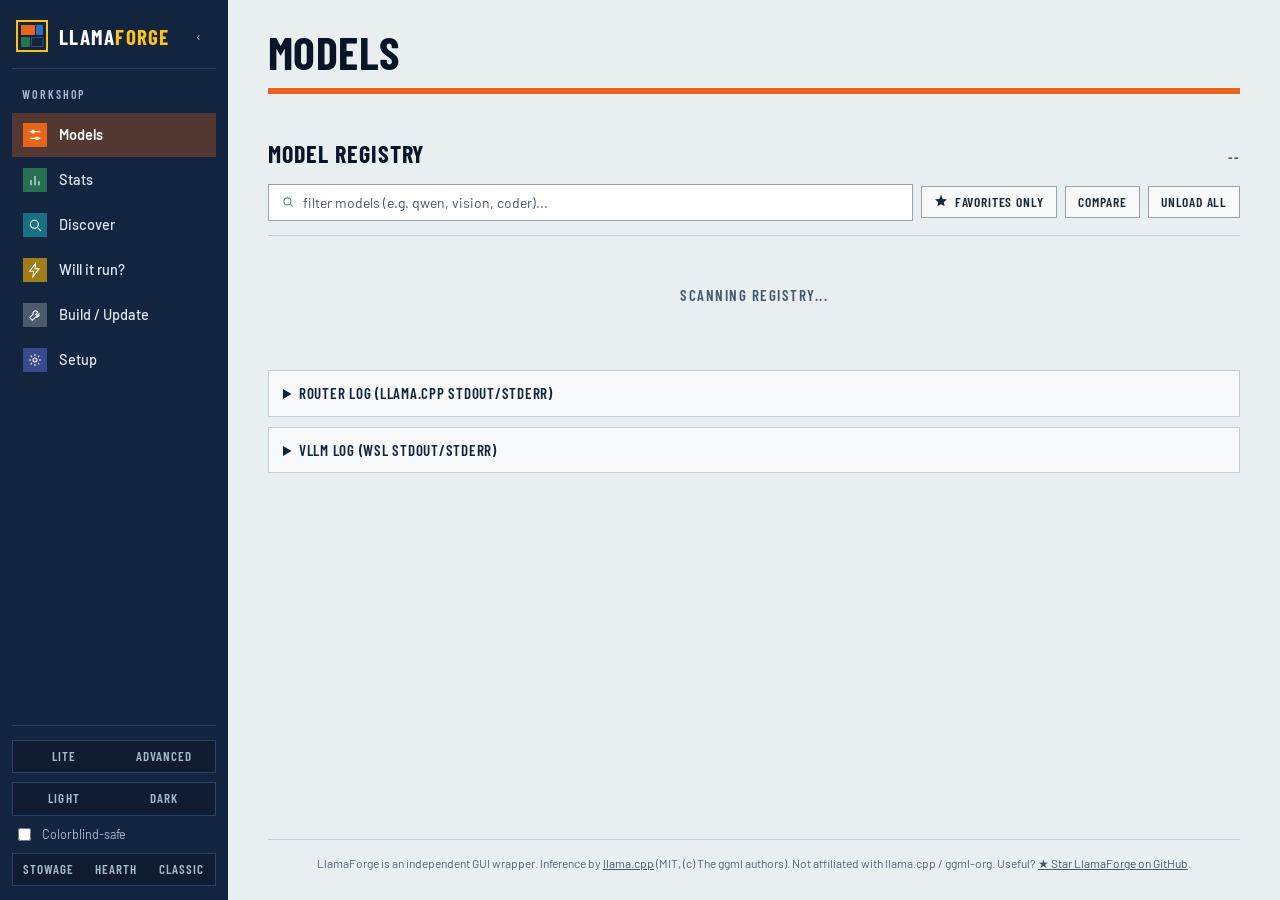
==== web/index.html @ 8185a29b "local: remove the Help tab (the docs stay as the published-site corpus) The Help tab was the docs co" ====
<!DOCTYPE html>
<html lang="en">
<head>
<script>
(function(){
  try{
    var t=localStorage.getItem("theme");
    if(!t) t=window.matchMedia&&window.matchMedia("(prefers-color-scheme: light)").matches?"light":"dark";
    document.documentElement.dataset.theme=t;
    if(localStorage.getItem("cvd")==="1") document.documentElement.dataset.cvd="safe";
    var k=localStorage.getItem("skin"); if(k!=="hearth"&&k!=="classic") k="stowage";
    document.documentElement.dataset.skin=k;
    /* Stowage and Hearth lead with the labelled sidebar; Classic keeps its icon rail */
    document.documentElement.dataset.nav = localStorage.getItem("nav")||(k==="classic"?"rail":"expanded");
  }catch(e){}
})();
</script>
<meta charset="utf-8">
<meta name="viewport" content="width=device-width, initial-scale=1">
<title>LlamaForge</title>
<link rel="icon" href='data:image/svg+xml,<svg xmlns="http://www.w3.org/2000/svg" viewBox="0 0 32 32"><rect width="32" height="32" fill="%2313243f"/><rect x="2.5" y="2.5" width="27" height="27" fill="none" stroke="%23ffc21a" stroke-width="2"/><rect x="6" y="6" width="12" height="9" fill="%23e8661c"/><rect x="19.5" y="6" width="6.5" height="9" fill="%232c6fb7"/><rect x="6" y="17" width="8" height="9" fill="%2326754f"/><rect x="15.75" y="17.75" width="9.5" height="7.5" fill="none" stroke="%23a6bad0" stroke-width="1.5" stroke-dasharray="2 1.5"/></svg>'>
<link rel="stylesheet" href="/web/css/fonts.css">
<style>
:root{
  --bg:#080a0b;--panel:#0f1315;--panel2:#141a1d;--hair:#1e262a;
  --ink:#c8d2d4;--dim:#708084;--amber:#ffb000;--amber-dim:#7a5600;
  --cyan:#3fd7e6;--green:#39d98a;--red:#ff5c57;--grid:#0d1214;
  --mono:'JetBrains Mono',ui-monospace,monospace;--disp:'Chakra Petch',var(--mono);
  --ink-strong:#fff;--ink-hi:#e6eeef;--on-accent:#000;--on-amber:#120b00;
  --inset:#0a0d0e;--seg-bg:#12181a;--code-bg:#060809;--code-ink:#9fb0b2;
  --hair-hi:#2b3539;--hair-dim:#131a1c;--led-off:#33403f;--faint:#495456;
  --cyan-border:#1c3b40;--green-border:#1c402c;
  --overlay:rgba(0,0,0,.6);--shadow:rgba(0,0,0,.6);
  --red-tint:rgba(255,92,87,.06);--amber-tint:rgba(255,176,0,.06);
  --faint-2:#465052;--overlay-72:rgba(0,0,0,.72);--shadow-70:rgba(0,0,0,.7);
  --amber-text:#ffb000;--cyan-text:#3fd7e6;--amber-status:#ffb000;
  /* shape + depth: one scale for every surface */
  --r-xs:4px;--r-sm:6px;--r:8px;--r-lg:12px;--r-pill:999px;
  --raise:#12181b;--lift:0 1px 0 rgba(255,255,255,.03) inset,0 8px 24px -14px rgba(0,0,0,.8);
  --ring:0 0 0 3px rgba(255,176,0,.18);
  --topbar-bg:rgba(8,10,11,.78);
  --wash:radial-gradient(1100px 420px at 50% -120px,rgba(255,176,0,.07),transparent 70%);
}
:root[data-theme="light"]{
  --bg:#f4f2ec;--panel:#faf8f3;--panel2:#ffffff;--hair:#d9d3c7;
  --ink:#20262a;--ink-strong:#0c1013;--ink-hi:#141a1e;--dim:#5c666a;
  --grid:#e7e2d7;--inset:#efece4;--seg-bg:#e2ddd1;
  --code-bg:#f0ede5;--code-ink:#3a4448;--hair-hi:#c3bbaa;--hair-dim:#e0dacd;
  --led-off:#c3bbaa;--faint:#8a938f;--amber-dim:#c98f14;
  --cyan-border:#9ccdd6;--green-border:#a7d3ba;
  --overlay:rgba(30,26,20,.35);--shadow:rgba(60,50,30,.18);
  --red-tint:rgba(213,64,58,.10);--amber-tint:rgba(200,140,0,.12);
  --faint-2:#8a938f;--overlay-72:rgba(30,26,20,.45);--shadow-70:rgba(60,50,30,.18);
  --green:#0e7a4d;--red:#b6332c;
  --amber-text:#946600;--cyan-text:#40758f;--amber-status:#946600;
  --raise:#ffffff;--lift:0 1px 2px rgba(60,50,30,.06),0 8px 22px -16px rgba(60,50,30,.35);
  --ring:0 0 0 3px rgba(200,140,0,.22);
  --topbar-bg:rgba(244,242,236,.82);
  --wash:radial-gradient(1100px 420px at 50% -120px,rgba(200,140,0,.10),transparent 70%);
}
:root[data-theme="light"] .seg.on{box-shadow:none}
:root[data-cvd="safe"]{
  --green:#009E73;--green-border:#1f5c48;
  --red:#D55E00;--red-tint:rgba(213,94,0,.12);
  --amber:#E69F00;--amber-tint:rgba(230,159,0,.12);  /* accent + status amber (single global token) */
  --amber-dim:#8a5f00;--amber-status:#E69F00;
  --cyan:#56B4E9;--cyan-border:#2a5c73;
}
/* non-color cues: status must not depend on hue alone */
:root[data-cvd="safe"] .msg.ok::before{content:"\2713 ";}     /* ✓ */
:root[data-cvd="safe"] .msg.err::before{content:"\2717 ";}    /* ✗ */
:root[data-cvd="safe"] .msg.work::before{content:"\2026 ";}   /* … */
:root[data-cvd="safe"] #toast.ok::before{content:"\2713 ";}
:root[data-cvd="safe"] #toast.err::before{content:"\2717 ";}
:root[data-cvd="safe"] .seg.hot::after{content:"!";font-size:9px;color:var(--on-accent);display:block;text-align:center;line-height:16px}
*{box-sizing:border-box}
html,body{margin:0;background:var(--bg);color:var(--ink);font-family:var(--mono);font-size:14px}
/* The old full-page 44px grid + CRT scanlines sat behind every table and log
   and cost legibility. The grid now lives only in a faint band at the top of
   the content column (#content::before), under an amber wash. */
body{min-height:100vh;-webkit-font-smoothing:antialiased;line-height:1.5}
::selection{background:var(--amber);color:var(--on-amber)}
a{color:var(--cyan-text)}
*{scrollbar-width:thin;scrollbar-color:var(--hair-hi) transparent}
.wrap{max-width:1180px;margin:0 auto;padding:22px 20px 90px}
.logo{width:34px;height:34px;border:1px solid var(--amber);border-radius:var(--r-xs);position:relative;flex:none;
  background:linear-gradient(180deg,var(--amber-tint),transparent);box-shadow:0 0 14px -4px var(--amber-dim)}
.logo::before{content:"";position:absolute;left:6px;right:6px;top:50%;height:2px;transform:translateY(-1px);background:var(--amber);box-shadow:0 -8px 0 var(--amber),0 8px 0 var(--amber)}
.sub{color:var(--dim);font-size:11px;letter-spacing:.26em;text-transform:uppercase;margin-top:3px}
:root{--nav-w:200px}
body.app{display:grid;grid-template-columns:var(--nav-w) 1fr;min-height:100vh;margin:0;transition:grid-template-columns .14s ease}
:root[data-nav="rail"]{--nav-w:52px}
:root[data-nav="rail"] #sidebar{padding:14px 6px;align-items:center}
:root[data-nav="rail"] .brand-word{display:none}
:root[data-nav="rail"] .navitem .label{display:none}
:root[data-nav="rail"] .navitem{justify-content:center;padding:9px 0;gap:0}
:root[data-nav="rail"] .side-settings .mode-toggle,
:root[data-nav="rail"] .side-settings .cvd-toggle{display:none}
:root[data-nav="rail"] .settings-rail{display:flex}
:root[data-nav="rail"] .nav-toggle{margin-left:0}
/* the 52px rail can't fit logo + toggle side by side: stack them (#18) */
:root[data-nav="rail"] .side-head{flex-direction:column;gap:8px;padding:4px 0 10px;align-self:stretch}
/* expanded hides the rail settings icons */
:root:not([data-nav="rail"]) .settings-rail{display:none}
#sidebar,.navitem,.brand-word{transition:none}
#sidebar{position:sticky;top:0;align-self:start;height:100vh;display:flex;flex-direction:column;
  border-right:1px solid var(--hair);background:var(--panel);padding:14px 10px;gap:4px;overflow:hidden}
.side-head{display:flex;align-items:center;gap:10px;padding:4px 6px 14px;border-bottom:1px solid var(--hair);margin-bottom:10px}
.brand-word{font-family:var(--disp);font-weight:700;letter-spacing:.12em;color:var(--ink-strong);white-space:nowrap;text-transform:uppercase}
.brand-word span{color:var(--amber)}
.brand-word{line-height:1.15}
  display:inline-flex;align-items:center;gap:10px}
.brand-word .brand-ver{display:block;margin-top:1px;font-family:var(--mono,monospace);font-weight:400;letter-spacing:.04em;font-size:10px;color:var(--dim);text-transform:none}
/* Hearth-only chrome (hearth.css shows these); Classic renders as before */
.nav-cap,#page-lede{display:none}
.page-head{display:contents}
.nav-toggle{margin-left:auto;background:transparent;border:1px solid var(--hair);color:var(--dim);
  cursor:pointer;width:22px;height:22px;padding:0;flex:none;border-radius:4px;font:inherit;line-height:1;
  display:inline-flex;align-items:center;justify-content:center}
.nav-toggle:hover{color:var(--amber);border-color:var(--amber)}
.nav-hint{position:absolute;left:56px;top:14px;z-index:50;background:var(--panel2);color:var(--ink);
  border:1px solid var(--amber);border-radius:6px;padding:6px 10px;font-size:11px;white-space:nowrap;
  box-shadow:0 4px 14px var(--shadow)}
.nav-hint[hidden]{display:none}
:root[data-nav="rail"] #sidebar{overflow:visible}
.side-nav{display:flex;flex-direction:column;gap:2px}
/* Active = amber marker + tint, not a solid amber slab: the nav was the
   loudest thing on every screen, louder than the model you're running. */
.navitem{position:relative;display:flex;align-items:center;gap:12px;padding:9px 10px;border-radius:var(--r-sm);cursor:pointer;
  color:var(--dim);font-family:var(--disp);font-weight:600;letter-spacing:.10em;text-transform:uppercase;font-size:12px;
  border:1px solid transparent;white-space:nowrap;transition:color .12s,background .12s}
.navitem:hover{color:var(--ink-hi);background:var(--panel2)}
.navitem.active{background:var(--amber-tint);color:var(--amber-text);border-color:color-mix(in srgb,var(--amber) 28%,transparent)}
.navitem.active::before{content:"";position:absolute;left:-11px;top:8px;bottom:8px;width:3px;border-radius:0 3px 3px 0;background:var(--amber);box-shadow:0 0 10px var(--amber-dim)}
:root[data-nav="rail"] .navitem.active::before{left:-7px}
.navitem:focus-visible{outline:2px solid var(--cyan);outline-offset:1px}
.navitem .ico{flex:none;width:18px;height:18px;display:inline-flex;align-items:center;justify-content:center}
.side-spacer{flex:1}
.side-settings{display:flex;flex-direction:column;gap:8px;padding-top:12px;border-top:1px solid var(--hair)}
.side-settings .mode-toggle{margin-left:0}
/* Column layout so the credit line can be pushed to the bottom instead of
   floating under the last card on short tabs (Will-it-run was the worst case). */
#content{min-width:0;padding:0 32px 26px;display:flex;flex-direction:column;min-height:100vh;position:relative;isolation:isolate}
/* the only grid left: a faint band at the top, fading out under the wash */
#content::before{content:"";position:absolute;inset:0 0 auto 0;height:340px;z-index:-1;pointer-events:none;
  background:var(--wash),linear-gradient(var(--grid) 1px,transparent 1px) 0 0/44px 44px,linear-gradient(90deg,var(--grid) 1px,transparent 1px) 0 0/44px 44px;
  -webkit-mask-image:linear-gradient(#000 30%,transparent);mask-image:linear-gradient(#000 30%,transparent)}
#content .views{flex:1 0 auto;width:100%;max-width:1360px;margin:0 auto}
#content .credit{margin-top:auto;padding-top:22px}
.topbar{display:flex;align-items:center;gap:14px;
  padding:16px 0 14px;border-bottom:1px solid var(--hair);margin-bottom:20px;position:sticky;top:0;z-index:5;
  background:var(--topbar-bg);-webkit-backdrop-filter:blur(10px) saturate(1.2);backdrop-filter:blur(10px) saturate(1.2)}
.topbar #clock{margin-left:auto;font-variant-numeric:tabular-nums;text-align:center;min-width:14ch}
#page-title{font-family:var(--disp);font-weight:700;letter-spacing:.14em;text-transform:uppercase;color:var(--ink-strong);font-size:18px;
  display:inline-flex;align-items:center;gap:10px}
#page-title::before{content:"";width:8px;height:8px;background:var(--amber);border-radius:2px;transform:rotate(45deg);box-shadow:0 0 10px var(--amber-dim)}
.view{display:none}.view.active{display:block}
.gpus{display:grid;grid-template-columns:repeat(auto-fit,minmax(320px,1fr));gap:14px;margin-bottom:24px}
@media(max-width:720px){.gpus{grid-template-columns:1fr}}
.gpu{background:linear-gradient(180deg,var(--panel2),var(--panel) 60%);border:1px solid var(--hair);border-radius:var(--r);padding:14px 16px;box-shadow:var(--lift)}
.gpu .top{display:flex;justify-content:space-between;align-items:baseline;margin-bottom:12px}
.gpu .name{font-family:var(--disp);font-weight:600;color:var(--ink-strong);font-size:14px;letter-spacing:.02em}
.gpu .idx{color:var(--amber-text);font-size:10px;letter-spacing:.2em;border:1px solid var(--amber-dim);border-radius:var(--r-pill);padding:1px 8px}
.meter{height:20px;background:var(--inset);border:1px solid var(--hair);border-radius:var(--r-xs);display:flex;gap:2px;padding:3px}
.seg{flex:1;background:var(--seg-bg);border-radius:1px}.seg.on{background:var(--amber);box-shadow:0 0 6px var(--amber-dim)}.seg.hot{background:var(--red)}
/* Four non-wrapping cells whose combined min-content width exceeded a phone
   viewport, which forced horizontal overflow on the whole page - that is what
   was clipping the row buttons, not the rows themselves. */
.gpu .stats{display:flex;flex-wrap:wrap;gap:4px 14px;justify-content:space-between;margin-top:9px;color:var(--dim);font-size:11px}
.gpu .stats b{color:var(--cyan-text);font-weight:500}
.token-scale{display:flex;align-items:baseline;gap:9px;min-width:0;margin-bottom:10px;padding:9px 12px;border-radius:var(--r);
  border:1px solid var(--amber-dim);background:linear-gradient(90deg,var(--amber-tint),transparent 70%);
  font-family:var(--disp);letter-spacing:.04em;white-space:nowrap;position:relative;z-index:2}
.token-scale-label{color:var(--amber-text);font-size:10px;letter-spacing:.16em;flex:none}
.token-scale-total{color:var(--cyan-text);font-size:11px;font-weight:600;flex:none}
.token-scale-mark{color:var(--amber-text);flex:none}
.token-scale-fact{min-width:0;color:var(--ink-strong);font-weight:600;overflow:hidden;text-overflow:ellipsis}
.token-scale-details{margin-left:auto;flex:none;color:var(--dim);font:11px var(--mono);letter-spacing:.14em}
.token-scale-details summary{list-style:none;cursor:pointer;border-bottom:1px dotted var(--dim)}
.token-scale-details summary::-webkit-details-marker{display:none}
.token-scale-details summary:focus-visible{outline:1px solid var(--cyan);outline-offset:3px;color:var(--cyan-text)}
.token-scale-note{position:absolute;right:0;top:calc(100% + 5px);width:min(540px,calc(100vw - 76px));padding:10px 12px;
  border:1px solid var(--amber-dim);border-radius:var(--r);background:var(--panel2);box-shadow:0 8px 24px var(--shadow);white-space:normal;line-height:1.5;letter-spacing:0}
.token-scale-note b,.token-scale-note span{display:block}.token-scale-note b{color:var(--ink-strong);font-weight:500}.token-scale-note span{color:var(--dim);margin-top:4px}
.stats-vram{display:grid;grid-template-columns:repeat(auto-fit,minmax(210px,1fr));gap:8px;margin-bottom:14px}
.stats-vram-card,.stats-vram-empty{background:var(--panel);border:1px solid var(--hair);border-radius:var(--r);padding:8px 10px}
.stats-vram-head{display:flex;justify-content:space-between;gap:12px;margin-bottom:6px;color:var(--ink-hi);font-size:10px}
.stats-vram-head span:first-child{overflow:hidden;text-overflow:ellipsis;white-space:nowrap}
.stats-vram-head span:last-child{color:var(--amber-text);letter-spacing:.12em;flex:none}
.stats-vram .meter{height:13px;padding:2px;gap:1px}
.stats-vram .stats{display:flex;justify-content:space-between;gap:12px;margin-top:5px;color:var(--dim);font-size:9px}
.stats-vram .stats b{color:var(--cyan-text);font-weight:500}
.stats-vram-empty{grid-column:1/-1;color:var(--dim);font-size:9px;letter-spacing:.12em}
@media(max-width:620px){.token-scale-label{display:none}.token-scale{gap:7px}.stats-vram{grid-template-columns:1fr}}
.tbl-head{display:flex;align-items:center;justify-content:space-between;margin-bottom:12px}
.tbl-head h2{font-family:var(--disp);font-weight:600;letter-spacing:.18em;font-size:12px;color:var(--ink-hi);text-transform:uppercase;margin:0;
  display:inline-flex;align-items:center;gap:9px}
.tbl-head h2::before{content:"";width:14px;height:2px;background:var(--amber);border-radius:2px}
.count{color:var(--amber-text);font-size:11px;letter-spacing:.06em}
.list{display:flex;flex-direction:column;gap:6px}
.row{position:relative;background:var(--panel);border:1px solid var(--hair);border-radius:var(--r);transition:border-color .12s,background .12s,box-shadow .12s}
.row:hover{border-color:var(--hair-hi);background:var(--panel2)}
.row.open{border-color:color-mix(in srgb,var(--amber) 55%,var(--hair));background:var(--panel);box-shadow:var(--lift),inset 3px 0 0 var(--amber)}
.rhead{display:grid;grid-template-columns:14px 18px 1fr auto auto auto;gap:14px;align-items:center;padding:12px 16px;cursor:pointer;border-radius:var(--r)}
.led{width:9px;height:9px;border-radius:50%;background:var(--led-off)}
.fav{color:var(--dim);font-size:15px;cursor:pointer;user-select:none;line-height:1}
.fav:hover{color:var(--amber-text)}
.fav.on{color:var(--amber-text);text-shadow:0 0 6px var(--amber-dim)}
.led.loaded{background:var(--green);box-shadow:0 0 8px var(--green)}.led.failed{background:var(--red);box-shadow:0 0 8px var(--red)}
.mid{font-weight:500;color:var(--ink-hi);overflow:hidden;text-overflow:ellipsis;white-space:nowrap}
.tag{font-size:10px;letter-spacing:.1em;text-transform:uppercase;color:var(--dim);border:1px solid var(--hair);border-radius:var(--r-pill);padding:1px 8px;margin-left:8px;white-space:nowrap}
.tag.vis{color:var(--cyan-text);border-color:var(--cyan-border)}
.tag.be-vllm{color:var(--green);border-color:var(--green-border)}
.tag.be-llamacpp{color:var(--amber-text);border-color:var(--amber-dim)}
.tag.be-ikllama{color:var(--cyan-text);border-color:var(--cyan-border)}
.buildtarget{display:flex;align-items:center;gap:12px;padding:10px 16px}
.buildtarget .mode-toggle{margin-left:0}
.buildtarget-active{margin-left:auto;font-size:12px}
.buildtarget-active strong.ok{color:var(--green)}
.buildtarget-active strong.dim{color:var(--dim)}
.buildtarget-active button{margin-left:6px;font-size:11px}
.tag.ep{color:var(--cyan-text);border-color:var(--cyan-border);cursor:pointer}
.tag.ep:hover{color:var(--ink-strong);border-color:var(--cyan)}
.ctxpill{font-size:11px;color:var(--amber-text);white-space:nowrap}.ctxpill .k{color:var(--dim)}
.stat{font-size:10px;letter-spacing:.16em;text-transform:uppercase;color:var(--dim);min-width:74px;text-align:right}
.stat.loaded{color:var(--green)}
.chev{color:var(--dim);transition:transform .2s;font-size:12px}.row.open .chev{transform:rotate(90deg);color:var(--amber-text)}
.edit{display:none;border-top:1px solid var(--hair);padding:16px 18px 18px}.row.open .edit{display:block}
.toolbar{display:flex;gap:8px;align-items:center;margin-bottom:14px;flex-wrap:wrap}
.search{flex:1;min-width:160px;background:var(--inset);border:1px solid var(--hair);border-radius:var(--r-sm);color:var(--ink);font-family:var(--mono);font-size:13px;padding:8px 12px 8px 32px;outline:none;
  background-image:url('data:image/svg+xml,<svg xmlns="http://www.w3.org/2000/svg" viewBox="0 0 24 24" fill="none" stroke="%23708084" stroke-width="2"><circle cx="11" cy="11" r="6"/><line x1="16" y1="16" x2="20" y2="20"/></svg>');
  background-repeat:no-repeat;background-position:10px center;background-size:14px}
.search:focus{border-color:var(--amber);box-shadow:var(--ring)}
.chip{font-size:10px;letter-spacing:.12em;text-transform:uppercase;color:var(--dim);border:1px solid var(--hair);border-radius:var(--r-pill);padding:6px 12px;cursor:pointer;
  user-select:none;transition:color .12s,border-color .12s,background .12s}
.chip:hover{color:var(--ink-hi);border-color:var(--hair-hi)}
.chip.on{color:var(--on-accent);background:var(--cyan);border-color:var(--cyan)}
.kgroup{border:1px solid var(--hair);border-radius:var(--r);margin-bottom:10px;overflow:hidden;background:var(--panel)}
.kgroup>summary{cursor:pointer;padding:10px 14px;font-family:var(--disp);letter-spacing:.12em;text-transform:uppercase;font-size:11px;color:var(--amber-text);background:var(--panel2);user-select:none}
.kgroup>summary:hover{color:var(--ink-strong)}
.kgroup[open]>summary{border-bottom:1px solid var(--hair)}
.kgrid{display:grid;grid-template-columns:repeat(auto-fill,minmax(190px,1fr));gap:12px;padding:14px 12px}
/* Baseline for every native control.
   The only input rule used to be `.fld input, .fld select`, so any control not
   wrapped in a .fld fell through to the browser default - a white box with
   black text on a black terminal UI. Will-it-run and Context were doing exactly
   that. Style the elements themselves; .fld then only adds layout on top.
   Checkboxes and radios are excluded: they want the native box, just tinted. */
/* :where() keeps this baseline at zero specificity, so a component class
   (.search, .fld input...) can refine it instead of losing to (0,2,1). */
:where(input:not([type=checkbox]):not([type=radio]),select,textarea){
  background-color:var(--inset);border:1px solid var(--hair);color:var(--ink);
  font-family:var(--mono);font-size:12px;padding:7px 9px;outline:none;border-radius:var(--r-sm);
  transition:border-color .12s,box-shadow .12s}
:where(input:not([type=checkbox]):not([type=radio]),select,textarea):focus{border-color:var(--amber);box-shadow:var(--ring)}
input::placeholder,textarea::placeholder{color:var(--dim);opacity:1}
input[type=checkbox],input[type=radio]{accent-color:var(--amber);cursor:pointer}
select{min-width:120px;cursor:pointer}
select[multiple]{padding:4px;min-height:96px;cursor:default}
/* Labelled control rows, for views that lay out bare inputs rather than the
   .fld/.kgrid knob editor. */
.formrow{display:flex;gap:10px;align-items:flex-end;flex-wrap:wrap;margin-bottom:12px}
.formrow .f{display:flex;flex-direction:column;gap:5px;min-width:0}
.formrow .f>.lbl{font-size:10px;letter-spacing:.1em;text-transform:uppercase;color:var(--dim)}
.formrow .grow{flex:1 1 240px}
.formrow .grow input,.formrow .grow select{width:100%}
textarea{width:100%;min-height:140px;line-height:1.55;resize:vertical;box-sizing:border-box}
input:disabled,select:disabled,textarea:disabled{opacity:.45;cursor:not-allowed}

.fld label{display:block;font-size:10px;letter-spacing:.1em;text-transform:uppercase;color:var(--dim);margin-bottom:5px;white-space:nowrap;overflow:hidden;text-overflow:ellipsis}
.fld.set label{color:var(--cyan-text)}
.fld input,.fld select{width:100%;background:var(--inset);border:1px solid var(--hair);border-radius:var(--r-sm);color:var(--ink);font-family:var(--mono);font-size:12px;padding:7px 9px;outline:none}
.fld.set input,.fld.set select{border-color:var(--cyan);background:color-mix(in srgb,var(--cyan) 6%,var(--inset))}
.fld input:focus,.fld select:focus{border-color:var(--amber);box-shadow:var(--ring)}
.fld .hint{color:var(--faint);font-size:10px;margin-top:4px;overflow:hidden;text-overflow:ellipsis;white-space:nowrap}
.actions{display:flex;gap:10px;align-items:center;margin-top:14px;flex-wrap:wrap}
button{font-family:var(--disp);font-weight:600;letter-spacing:.1em;text-transform:uppercase;font-size:11px;border:1px solid var(--hair-hi);border-radius:var(--r-sm);
  background:var(--panel2);color:var(--ink-hi);padding:9px 16px;cursor:pointer;transition:border-color .12s,color .12s,background .12s,box-shadow .12s,transform .06s}
button:hover{border-color:var(--amber);color:var(--ink-strong)}
button:active:not(:disabled){transform:translateY(1px)}
button.primary{background:linear-gradient(180deg,color-mix(in srgb,var(--amber) 88%,#fff),var(--amber));color:var(--on-amber);border-color:var(--amber);
  box-shadow:0 1px 0 rgba(255,255,255,.25) inset,0 4px 14px -6px var(--amber-dim)}
button.primary:hover{color:var(--on-amber);box-shadow:0 1px 0 rgba(255,255,255,.25) inset,0 0 18px -2px var(--amber-dim)}
button.ghost{background:transparent}
button.ghost:hover{border-color:var(--cyan);color:var(--cyan-text)}
button:disabled{opacity:.4;cursor:not-allowed}
.msg{font-size:11px;margin-left:auto}.msg.ok{color:var(--green)}.msg.err{color:var(--red)}.msg.work{color:var(--amber-status)}.msg.warn{color:var(--amber-text)}
.card{background:var(--panel);border:1px solid var(--hair);border-radius:var(--r);padding:18px 20px;margin-bottom:14px;box-shadow:var(--lift)}
.card h3{font-family:var(--disp);letter-spacing:.14em;text-transform:uppercase;font-size:12px;color:var(--amber-text);margin:0 0 14px;
  display:flex;align-items:center;gap:9px}
.card h3::before{content:"";flex:none;width:6px;height:6px;background:var(--amber);border-radius:1px;transform:rotate(45deg)}
.kv{display:flex;justify-content:space-between;padding:7px 0;border-bottom:1px solid var(--hair-dim);font-size:12px;gap:12px}
.kv:last-child{border:none}.kv .k{color:var(--dim)}.kv .v{color:var(--ink);text-align:right}
.kv .v.ok{color:var(--green)}.kv .v.bad{color:var(--red)}
.log{background:var(--code-bg);border:1px solid var(--hair);border-radius:var(--r-sm);padding:12px 14px;font-size:11px;line-height:1.5;color:var(--code-ink);white-space:pre-wrap;max-height:360px;overflow:auto;margin-top:12px}
.flags{display:flex;flex-wrap:wrap;gap:6px;margin:10px 0}
.flagpill{font-size:11px;color:var(--cyan-text);border:1px solid var(--cyan-border);border-radius:var(--r-pill);padding:3px 10px}
#toast{position:fixed;bottom:22px;left:50%;transform:translateX(-50%) translateY(30px);opacity:0;pointer-events:none;background:var(--raise);border:1px solid var(--hair-hi);border-left:3px solid var(--amber);border-radius:var(--r);color:var(--ink-strong);padding:11px 20px;font-size:12px;transition:.3s;z-index:100;box-shadow:0 12px 36px -8px var(--shadow-70)}
#toast.ok{border-left-color:var(--green)}#toast.err{border-left-color:var(--red)}
#toast.show{transform:translateX(-50%) translateY(0);opacity:1;pointer-events:auto}
.skel{color:var(--dim);text-align:center;padding:48px;letter-spacing:.2em;font-size:12px;animation:skel 1.6s ease-in-out infinite}
@keyframes skel{50%{opacity:.45}}
@media (prefers-reduced-motion:reduce){.skel{animation:none}}
.note{color:var(--dim);font-size:11px;margin-top:8px;line-height:1.6}
.credit{color:var(--faint-2);font-size:10px;text-align:center;margin-top:40px;letter-spacing:.06em}
.credit a{color:var(--dim)}
/* quick-load button in the row header (#3) */
.qbtn{font-family:var(--disp);font-weight:600;letter-spacing:.08em;text-transform:uppercase;font-size:10px;border:1px solid var(--hair);border-radius:var(--r-xs);background:var(--panel2);color:var(--ink);padding:5px 11px;cursor:pointer;white-space:nowrap}
.qbtn:hover{border-color:var(--amber);color:var(--ink-strong)}
.qbtn.load{border-color:var(--amber-dim);color:var(--amber-text)}
.qbtn.load:hover{background:var(--amber);color:var(--on-amber)}
.qbtn.stop:hover{border-color:var(--red);color:var(--red)}
.qbtns{display:flex;gap:6px;justify-content:flex-end}
.feed-list{display:flex;flex-direction:column;gap:6px;margin-top:10px}
.feed-item{display:flex;align-items:center;gap:10px;padding:7px 10px;background:var(--inset);border:1px solid var(--hair);border-radius:var(--r-sm)}
.feed-item .tag{margin-left:0}.feed-item button{margin-left:auto;padding:4px 10px}
.feed-title{color:var(--ink);text-decoration:none;flex:1;min-width:0;overflow:hidden;text-overflow:ellipsis;white-space:nowrap}
.feed-title:hover{color:var(--amber-text);text-decoration:underline}
.feed-app{display:flex;align-items:center;gap:14px;padding:10px 14px;margin-bottom:12px;border:1px solid var(--amber-dim);border-radius:var(--r);background:linear-gradient(90deg,var(--amber-tint),var(--inset) 60%)}
.feed-app a{color:var(--amber-text)}.feed-app button{margin-left:auto}
.qbadge{font-size:10px;letter-spacing:.14em;text-transform:uppercase;color:var(--cyan-text);white-space:nowrap}
/* keyboard-selected row (#10) */
.row.sel{border-color:var(--cyan);box-shadow:inset 3px 0 0 var(--cyan)}
.row.open.sel{box-shadow:var(--lift),inset 3px 0 0 var(--cyan)}
/* compare checkbox (#8) */
.cmp{width:15px;height:15px;accent-color:var(--cyan);cursor:pointer;flex:none}
/* inline failure diagnosis (#2) */
.faildiag{border:1px solid var(--red);border-left-width:3px;border-radius:var(--r-sm);background:var(--red-tint);padding:10px 14px;margin-bottom:12px;font-size:12px}
.faildiag .ferr{color:var(--red);font-family:var(--mono);word-break:break-word}
.faildiag .ffix{color:var(--ink);margin-top:6px}.faildiag .ffix b{color:var(--amber-text)}
.tag.slot-main{color:var(--amber-text);border-color:var(--amber-dim)}
.tag.slot-worker{color:var(--cyan-text);border-color:var(--cyan-border)}
.tag.build{color:var(--ink-strong);border-color:var(--amber-dim)}
.slotnote{font-size:12px;line-height:1.6;color:var(--ink);margin-bottom:10px}
.slotnote.dim{color:var(--dim);font-size:11px;letter-spacing:.06em}
.slotnote.ok{color:var(--green)}
.slotnote.warn{border:1px solid var(--amber-dim);border-left:3px solid var(--amber);border-radius:var(--r-sm);background:var(--amber-tint);padding:8px 12px}
.slotnote.warn b{color:var(--amber-text)}
.slotnote .qbtn{margin-left:8px}
#slots-banner:empty{display:none}
/* GGUF metadata card (#11) */
.metacard{display:grid;grid-template-columns:repeat(auto-fill,minmax(150px,1fr));gap:8px 16px;border:1px solid var(--hair);border-radius:var(--r);background:var(--panel2);padding:12px 14px;margin-bottom:12px}
.metacard .m{font-size:11px}.metacard .m .mk{color:var(--dim);text-transform:uppercase;letter-spacing:.08em;font-size:9px}
.metacard .m .mv{color:var(--cyan-text);font-family:var(--mono)}
/* preset controls (#5) */
.presetbar{display:flex;gap:8px;align-items:center;flex-wrap:wrap;margin-bottom:12px}
.presetbar .pchip{font-size:10px;letter-spacing:.08em;text-transform:uppercase;color:var(--amber-text);border:1px solid var(--amber-dim);border-radius:var(--r-pill);padding:5px 12px;cursor:pointer;display:inline-flex;gap:7px;align-items:center}
.presetbar .pchip:hover{background:var(--amber);color:var(--on-amber)}
.presetbar .pchip .px{color:var(--dim);font-size:12px}.presetbar .pchip:hover .px{color:var(--on-amber)}
.rlist{max-height:60vh;overflow:auto;margin-top:12px;display:flex;flex-direction:column;gap:10px}
.rcard{border:1px solid var(--hair);border-radius:var(--r);padding:10px 12px;background:var(--panel2)}
.rmeta{font-size:11px;color:var(--dim);margin-top:3px;word-break:break-all}
.rnotes{font-size:12px;margin-top:6px}
.rknobs{margin-top:6px;font-size:10px;line-height:1.9}.rknobs code{border:1px solid var(--amber-dim);padding:1px 5px;margin-right:2px;white-space:nowrap}
.rfoot a{color:var(--amber-text)}
.rhave{font-size:10px;letter-spacing:.08em;text-transform:uppercase;color:var(--amber-text);border:1px solid var(--amber-dim);border-radius:var(--r-pill);padding:2px 8px}
.presetbar .pchip .pbind{font-size:11px;color:var(--dim)}.presetbar .pchip:hover .pbind{color:var(--on-amber)}
.presetbar .pchip.bound{border-color:var(--amber-text);background:var(--amber-tint)}.presetbar .pchip.bound .pbind{color:var(--amber-text)}
.tunebar{display:flex;gap:8px;align-items:center;flex-wrap:wrap;margin-bottom:8px}
.tunebar-label{font-size:10px;letter-spacing:.1em;text-transform:uppercase;color:var(--dim);cursor:help}
.tunebar-results{margin-top:6px;font-size:11px;font-family:var(--mono);border:1px solid var(--hair);border-radius:var(--r-sm);padding:6px 8px}
.tunebar-cand-header{display:flex;gap:8px;margin-bottom:4px;color:var(--dim);font-size:9px;letter-spacing:.08em;text-transform:uppercase}
.tunebar-cand{display:flex;gap:8px;padding:2px 0}
.tunebar-cand-label{flex:1;color:var(--ink)}
.tunebar-cand-tok{color:var(--cyan);min-width:70px;text-align:right}
.tunebar-cand-best{color:var(--amber-text);font-size:10px}
.tunebar-cand.best{font-weight:600}
/* modal (client config / compare) */
.modal{background:var(--panel);border:1px solid var(--hair-hi);border-top:2px solid var(--amber);border-radius:var(--r-lg);max-width:760px;width:100%;padding:22px 24px;box-shadow:0 10px 50px var(--shadow-70)}
.modal h3{font-family:var(--disp);letter-spacing:.14em;text-transform:uppercase;font-size:13px;color:var(--amber-text);margin:0 0 4px}
.modal .mclose{float:right;cursor:pointer;color:var(--dim);font-size:18px;line-height:1}.modal .mclose:hover{color:var(--red)}
.modal-dialog,#net-confirm{
  width:min(760px,calc(100vw - 32px));max-height:calc(100vh - 32px);
  padding:0;border:0;background:transparent;color:var(--ink)
}
.modal-dialog::backdrop,#net-confirm::backdrop{background:#050708d9;backdrop-filter:blur(3px)}
.modal-dialog .modal,#net-confirm .modal{
  position:relative;max-height:calc(100vh - 48px);overflow:auto;
  border:1px solid var(--hair-hi);border-top:2px solid var(--amber);background:var(--panel);box-shadow:0 20px 70px #000b
}
.mclose{float:right;position:relative;margin:-10px -12px 8px 14px}
/* core.js askYes()/askText(): the panel's own confirm and prompt */
.ask-dialog{width:min(520px,calc(100vw - 32px))}
.ask-dialog .ask-msg{margin:10px 0 0;overflow-wrap:anywhere}
.ask-dialog label.f{display:grid;gap:6px;margin-top:12px}
.ask-dialog label.f input{width:100%}
.ask-dialog .actions{margin-top:18px}
#network-access fieldset{
  margin:14px 0;padding:12px;border:1px solid var(--hair);border-radius:var(--r-sm);display:grid;gap:9px
}
#network-access legend{padding:0 7px;color:var(--amber-text);letter-spacing:.06em}
#network-access fieldset>label{display:flex;gap:8px;align-items:flex-start;min-height:48px;padding:4px 0}
.modal-dialog button,#net-confirm button,#network-access button,#agent-connect .scopy{
  min-width:48px;min-height:48px
}
.net-alert{padding:12px;border-left:3px solid var(--red);border-radius:0 var(--r-sm) var(--r-sm) 0;background:color-mix(in srgb,var(--red) 10%,transparent)}
.net-observation{display:grid;gap:4px}
.net-observation p{margin:0}
.net-generated{margin-top:14px;padding:12px;border:1px solid var(--cyan);border-radius:var(--r-sm)}
.net-generated code{display:block;max-width:100%;margin:8px 0;overflow-wrap:anywhere}
button:focus-visible,input:focus-visible,select:focus-visible{
  outline:2px solid var(--cyan);outline-offset:2px
}
.snip{position:relative;background:var(--code-bg);border:1px solid var(--hair);border-radius:var(--r-sm);padding:12px 12px;margin:8px 0 4px;font-size:11px;line-height:1.5;color:var(--code-ink);white-space:pre-wrap;word-break:break-all}
.snip .scopy{position:absolute;top:6px;right:6px;font-size:9px;padding:4px 8px}
.slabel{font-size:10px;letter-spacing:.14em;text-transform:uppercase;color:var(--dim);margin-top:14px}
#agent-connect select{margin-right:8px}
#agent-connect .agent-out{margin-top:10px}
.cmptbl{width:100%;border-collapse:collapse;font-size:11px;margin-top:10px;font-variant-numeric:tabular-nums}
.cmptbl th,.cmptbl td{border:1px solid var(--hair);padding:6px 9px;text-align:left;vertical-align:top}
.cmptbl th{color:var(--amber-text);font-family:var(--disp);letter-spacing:.06em;text-transform:uppercase;font-size:10px}
.cmptbl td.kname{color:var(--dim);white-space:nowrap}
.cmptbl td.diff{color:var(--amber-text);background:var(--amber-tint)}
.cmptbl td .mono{font-family:var(--mono);color:var(--cyan-text)}
.mode-toggle{display:inline-flex;border:1px solid var(--hair);border-radius:var(--r-pill);overflow:hidden;margin-left:12px;padding:2px;gap:2px;background:var(--inset)}
.mode-toggle button{flex:1;background:transparent;border:0;border-radius:var(--r-pill);padding:4px 10px;cursor:pointer;color:var(--dim);font:inherit;font-size:11px;letter-spacing:.04em;text-transform:none}
.mode-toggle button:hover{color:var(--ink-hi)}
.mode-toggle button.active{background:var(--amber);color:var(--on-accent);box-shadow:0 1px 6px -2px var(--amber-dim)}
body.mode-lite .advanced-only{display:none !important}
.wizard-overlay{position:fixed;inset:0;background:var(--overlay);display:flex;
  align-items:center;justify-content:center;z-index:1000}
.wizard-overlay[hidden]{display:none}   /* author display:flex would otherwise override the UA [hidden] rule, leaving an empty wizard shell over the dashboard for onboarded users */
.wizard-card{background:var(--panel);border:1px solid var(--hair-hi);border-top:2px solid var(--amber);border-radius:var(--r-lg);box-shadow:0 20px 70px var(--shadow-70);
  padding:24px;width:min(560px,92vw);max-height:88vh;overflow:auto}
.wizard-nav{display:flex;gap:8px;justify-content:flex-end;margin-top:20px}
.wizard-step h2{margin:0 0 8px;color:var(--amber-text);font-family:var(--disp);letter-spacing:.08em;text-transform:uppercase;font-size:15px}
.wizard-rationale{font-size:12px;color:var(--dim)}
.starter{border:1px solid var(--hair);border-radius:var(--r);background:var(--panel2);padding:10px 12px;margin:8px 0;display:flex;gap:12px;align-items:center;justify-content:space-between}
.starter.rec{border-color:var(--amber)}
.starter .t{font-weight:600;color:var(--ink-strong)}
.starter .b{font-size:12px;color:var(--dim)}
/* These read as three empty boxes at the bottom of the rail. The glyphs were
   in the DOM the whole time: .sicon inherits button{padding:9px 16px}, and with
   the global border-box a 34px-wide button leaves 2px of content box, which
   crushes the 18px icon to nothing. padding:0 is the fix. */
.sicon{background:transparent;border:1px solid var(--hair);border-radius:6px;color:var(--ink);cursor:pointer;
  padding:0;flex:0 0 auto;
  width:34px;height:34px;display:inline-flex;align-items:center;justify-content:center}
.sicon:hover{color:var(--amber);border-color:var(--amber)}
.sicon.on{color:var(--amber);border-color:var(--amber)}
.settings-rail{display:none;flex-direction:column;gap:8px;align-items:center}
.sicon svg{width:18px;height:18px}
#nav-menu{display:none;margin-right:10px}
.scrim{position:fixed;inset:0;background:var(--overlay);z-index:40}
.scrim[hidden]{display:none}
/* Model rows: the fixed `14px 18px 1fr auto auto auto` grid cannot shrink, so
   below ~760px the CTX pill, status and Load button were pushed off-screen and
   the id ellipsed to "gemma-4-..." - three different models rendering
   identically. Reflow to wrapped flex and give the id its own full-width line,
   where it can wrap instead of being truncated. */
@media (max-width:760px){
  .rhead{display:flex;flex-wrap:wrap;gap:10px 12px}
  .rhead .mid{flex:1 1 100%;white-space:normal;overflow:visible;overflow-wrap:anywhere;order:-1}
  .rhead .led,.rhead .fav{flex:0 0 auto}
  .rhead .stat{min-width:0;text-align:left;margin-left:auto}
  .rhead .ctxpill{flex:0 0 auto}
  .gpus{grid-template-columns:1fr}          /* GPU cards stack; side-by-side clipped TEMP */
  .topbar{flex-wrap:wrap;gap:6px 12px}
  .topbar .sub{font-size:10px}
  .toolbar .search{flex:1 1 100%}
  #content{padding:0 14px 18px}
}

@media (max-width:900px){
  :root{--nav-w:52px}                       /* force rail width */
  :root #sidebar .brand-word,
  :root #sidebar .navitem .label{display:none}
  :root #sidebar{align-items:center}
  :root #sidebar .side-settings .mode-toggle,
  :root #sidebar .side-settings .cvd-toggle{display:none}
  :root #sidebar .settings-rail{display:flex}
  .navitem{justify-content:center;padding:9px 0;gap:0}
  #nav-toggle{display:none}                  /* no manual expand below 900 */
  :root #sidebar .side-head{padding:4px 0 10px;align-self:stretch;justify-content:center}
}
@media (max-width:600px){
  body.app{grid-template-columns:1fr}        /* content full-width; sidebar overlays */
  #sidebar{position:fixed;left:0;top:0;height:100vh;width:220px;z-index:41;transform:translateX(-100%);
    transition:transform .16s ease}
  body.drawer-open #sidebar{transform:none;align-items:stretch}
  body.drawer-open #sidebar .brand-word,
  body.drawer-open #sidebar .navitem .label{display:inline}   /* drawer shows full labels */
  body.drawer-open #sidebar .navitem{justify-content:flex-start;padding:9px 10px;gap:12px}
  body.drawer-open #sidebar .side-settings .mode-toggle,
  body.drawer-open #sidebar .side-settings .cvd-toggle{display:flex}
  body.drawer-open #sidebar .settings-rail{display:none}
  body.drawer-open #sidebar .side-head{flex-direction:row;justify-content:flex-start;padding:4px 6px 12px}
  #nav-menu{display:inline-flex}
}
</style>
<link rel="stylesheet" href="/web/css/hearth.css">
<link rel="stylesheet" href="/web/css/stowage.css">
</head>
<body class="app">
<nav id="sidebar">
  <div class="side-head">
    <div class="logo"></div>
    <span class="brand-word">Llama<span>Forge</span> <small id="lf-version" class="brand-ver"></small></span>
    <button id="nav-toggle" class="nav-toggle" title="Collapse / expand" aria-label="Toggle sidebar">‹</button>
    <div id="nav-hint" class="nav-hint" hidden>Click to expand &rsaquo;</div>
  </div>
  <div class="nav-cap">Workshop</div>
  <div class="side-nav">
    <div class="tab navitem active" data-tab="models" data-lede="Everything on disk, what is warm in VRAM, and the knobs for each model." tabindex="0" role="button"><svg class="ico" viewBox="0 0 24 24" fill="none" stroke="currentColor" stroke-width="1.6"><line x1="4" y1="7" x2="20" y2="7"/><circle cx="9" cy="7" r="2"/><line x1="4" y1="17" x2="20" y2="17"/><circle cx="15" cy="17" r="2"/></svg><span class="label">Models</span></div>
    <div class="tab navitem" data-tab="stats" data-lede="Throughput and memory, read from the router&rsquo;s own /metrics." tabindex="0" role="button"><svg class="ico" viewBox="0 0 24 24" fill="none" stroke="currentColor" stroke-width="1.6"><line x1="6" y1="20" x2="6" y2="12"/><line x1="12" y1="20" x2="12" y2="6"/><line x1="18" y1="20" x2="18" y2="14"/></svg><span class="label">Stats</span></div>
    <div class="tab navitem" data-tab="discover" data-lede="Find GGUFs on Hugging Face and pull them onto this machine." tabindex="0" role="button"><svg class="ico" viewBox="0 0 24 24" fill="none" stroke="currentColor" stroke-width="1.6"><circle cx="11" cy="11" r="6"/><line x1="16" y1="16" x2="21" y2="21"/></svg><span class="label">Discover</span></div>
    <div class="tab navitem" data-tab="willrun" data-lede="Estimate placement and speed before you download anything." tabindex="0" role="button"><svg class="ico" viewBox="0 0 24 24" fill="none" stroke="currentColor" stroke-width="1.6"><path d="M13 2 4 14h6l-1 8 9-12h-6z"/></svg><span class="label">Will it run?</span></div>
    <div class="tab navitem" data-tab="build" data-lede="Pull and rebuild llama.cpp without leaving the panel." tabindex="0" role="button"><svg class="ico" viewBox="0 0 24 24" fill="none" stroke="currentColor" stroke-width="1.6"><path d="M14 6a4 4 0 0 0-5 5L4 16l4 4 5-5a4 4 0 0 0 5-5l-3 3-2-2 3-3a4 4 0 0 0-2-2z"/></svg><span class="label">Build / Update</span></div>
    <div class="tab navitem" data-tab="setup" data-lede="Paths, engines, connected agents and network access." tabindex="0" role="button"><svg class="ico" viewBox="0 0 24 24" fill="none" stroke="currentColor" stroke-width="1.6"><circle cx="12" cy="12" r="3"/><path d="M12 3v3M12 18v3M3 12h3M18 12h3M5.6 5.6l2.1 2.1M16.3 16.3l2.1 2.1M18.4 5.6l-2.1 2.1M7.7 16.3l-2.1 2.1"/></svg><span class="label">Setup</span></div>
  </div>
  <div class="side-spacer"></div>
  <div class="side-settings">
    <span class="mode-toggle" id="mode-toggle">
      <button data-mode="lite">Lite</button>
      <button data-mode="advanced">Advanced</button>
    </span>
    <span class="mode-toggle" id="theme-toggle">
      <button data-theme="light">Light</button>
      <button data-theme="dark">Dark</button>
    </span>
    <label class="cvd-toggle"><input type="checkbox" id="cvd-check"> Colorblind-safe</label>
    <span class="mode-toggle" id="skin-toggle" title="Look: Stowage (bay plan), Hearth (warm) or Classic (terminal)">
      <button data-skin="stowage">Stowage</button>
      <button data-skin="hearth">Hearth</button>
      <button data-skin="classic">Classic</button>
    </span>
    <div class="settings-rail">
      <button class="sicon" id="rail-mode" title="Mode"><svg viewBox="0 0 24 24" fill="none" stroke="currentColor" stroke-width="1.6"><path d="M5 18L11 6l6 12M7.5 14h7"/></svg></button>
      <button class="sicon" id="rail-theme" title="Theme"><svg viewBox="0 0 24 24" fill="none" stroke="currentColor" stroke-width="1.6"><circle cx="12" cy="12" r="4"/><path d="M12 2v2M12 20v2M2 12h2M20 12h2M4.9 4.9l1.4 1.4M17.7 17.7l1.4 1.4M19.1 4.9l-1.4 1.4M6.3 17.7l-1.4 1.4"/></svg></button>
      <button class="sicon" id="rail-cvd" title="Colorblind-safe"><svg viewBox="0 0 24 24" fill="none" stroke="currentColor" stroke-width="1.6"><path d="M2 12s4-7 10-7 10 7 10 7-4 7-10 7-10-7-10-7z"/><circle cx="12" cy="12" r="2.5"/></svg></button>
      <button class="sicon" id="rail-skin" title="Look: Stowage / Hearth / Classic"><svg viewBox="0 0 24 24" fill="none" stroke="currentColor" stroke-width="1.6"><path d="M12 3c1 4 5 5 5 10a5 5 0 0 1-10 0c0-3 2-4 2-7 1 1 2 2 3 2 0-2 0-3 0-5z"/></svg></button>
    </div>
  </div>
</nav>
<main id="content">
  <div class="topbar">
    <button id="nav-menu" class="nav-toggle" title="Menu" aria-label="Open menu">&#9776;</button>
    <div class="page-head">
      <span id="page-title">Models</span>
      <span id="page-lede"></span>
    </div>
    <span id="engine-badge"></span>
    <span class="sub" id="clock"></span>
  </div>
  <div class="views">
  <div class="view active" id="view-models">
    <div id="onboard"></div>
    <div class="gpus" id="gpus"></div>
    <div id="profiles"></div>
    <div class="tbl-head"><h2>Model Registry</h2><div class="count" id="count">--</div></div>
    <div class="toolbar">
      <input class="search" id="model-search" placeholder="filter models (e.g. qwen, vision, coder)...">
      <span class="chip" id="fav-chip"><span class="g g-star" aria-hidden="true">&starf;</span> Favorites only</span>
      <span class="chip" id="cmp-chip" title="pick 2-3 models to compare their settings">Compare</span>
      <span class="chip" id="cmp-run" style="display:none">Compare (<span id="cmp-n">0</span>)</span>
      <span class="chip" id="unload-all" title="unload every loaded model">Unload all</span>
    </div>
    <div id="slots-banner"></div>
    <div class="list" id="list"><div class="skel">SCANNING REGISTRY...</div></div>
    <details class="kgroup" style="margin-top:16px" id="router-log-details">
      <summary>Router Log (llama.cpp stdout/stderr)</summary>
      <div class="log" id="router-log" style="margin:0;border-top:1px solid var(--hair)">idle</div>
    </details>
    <details class="kgroup" style="margin-top:10px" id="vllm-log-details">
      <summary>vLLM Log (WSL stdout/stderr)</summary>
      <div class="log" id="vllm-log" style="margin:0;border-top:1px solid var(--hair)">idle</div>
    </details>
  </div>
  <div class="view" id="view-stats"><div class="skel">LOADING STATS...</div></div>
  <div class="view" id="view-discover"><div class="skel">LOADING...</div></div>
  <div class="view" id="view-willrun"><div class="skel">READY</div></div>
  <div class="view" id="view-build"><div class="skel">LOADING BUILD STATUS...</div></div>
  <div class="view" id="view-setup"><div class="skel">PROBING SYSTEM...</div></div>
  </div>
  <div class="credit">
    LlamaForge is an independent GUI wrapper. Inference by
    <a href="https://github.com/ggml-org/llama.cpp" target="_blank">llama.cpp</a>
    (MIT, (c) The ggml authors). Not affiliated with llama.cpp / ggml-org.
    Useful? <a href="https://github.com/dadwritestech/LlamaForge" target="_blank" rel="noopener">&#9733; Star LlamaForge on GitHub</a>.
  </div>
</main>
<div id="toast" role="status" aria-live="polite" aria-atomic="true"></div>
<div id="modal-root"></div>
<div id="wizard" class="wizard-overlay" hidden>
  <div class="wizard-card">
    <div id="wizard-body"></div>
    <div class="wizard-nav">
      <button id="wiz-back">Back</button>
      <button id="wiz-skip">Skip (I'll set up later)</button>
      <button id="wiz-next" class="primary">Next</button>
    </div>
  </div>
</div>
<div id="scrim" class="scrim" hidden></div>
<script type="module" src="/web/js/main.js"></script>
</body>
</html>
---- web/css/fonts.css ----
/* Self-hosted so the panel never calls a font CDN: works offline and sends
   nothing to a third party. Latin subset, woff2, SIL Open Font License
   (web/fonts/OFL.txt). Fetched from Google Fonts; re-run to refresh. */
@font-face{font-family:'Barlow';font-style:normal;font-weight:400;font-display:swap;
  src:url(/web/fonts/barlow-400.woff2) format('woff2');unicode-range:U+0000-00FF, U+0131, U+0152-0153, U+02BB-02BC, U+02C6, U+02DA, U+02DC, U+0304, U+0308, U+0329, U+2000-206F, U+20AC, U+2122, U+2191, U+2193, U+2212, U+2215, U+FEFF, U+FFFD}
@font-face{font-family:'Barlow';font-style:normal;font-weight:500;font-display:swap;
  src:url(/web/fonts/barlow-500.woff2) format('woff2');unicode-range:U+0000-00FF, U+0131, U+0152-0153, U+02BB-02BC, U+02C6, U+02DA, U+02DC, U+0304, U+0308, U+0329, U+2000-206F, U+20AC, U+2122, U+2191, U+2193, U+2212, U+2215, U+FEFF, U+FFFD}
@font-face{font-family:'Barlow';font-style:normal;font-weight:600;font-display:swap;
  src:url(/web/fonts/barlow-600.woff2) format('woff2');unicode-range:U+0000-00FF, U+0131, U+0152-0153, U+02BB-02BC, U+02C6, U+02DA, U+02DC, U+0304, U+0308, U+0329, U+2000-206F, U+20AC, U+2122, U+2191, U+2193, U+2212, U+2215, U+FEFF, U+FFFD}
@font-face{font-family:'Barlow';font-style:normal;font-weight:700;font-display:swap;
  src:url(/web/fonts/barlow-700.woff2) format('woff2');unicode-range:U+0000-00FF, U+0131, U+0152-0153, U+02BB-02BC, U+02C6, U+02DA, U+02DC, U+0304, U+0308, U+0329, U+2000-206F, U+20AC, U+2122, U+2191, U+2193, U+2212, U+2215, U+FEFF, U+FFFD}
@font-face{font-family:'Barlow Condensed';font-style:normal;font-weight:500;font-display:swap;
  src:url(/web/fonts/barlow-condensed-500.woff2) format('woff2');unicode-range:U+0000-00FF, U+0131, U+0152-0153, U+02BB-02BC, U+02C6, U+02DA, U+02DC, U+0304, U+0308, U+0329, U+2000-206F, U+20AC, U+2122, U+2191, U+2193, U+2212, U+2215, U+FEFF, U+FFFD}
@font-face{font-family:'Barlow Condensed';font-style:normal;font-weight:600;font-display:swap;
  src:url(/web/fonts/barlow-condensed-600.woff2) format('woff2');unicode-range:U+0000-00FF, U+0131, U+0152-0153, U+02BB-02BC, U+02C6, U+02DA, U+02DC, U+0304, U+0308, U+0329, U+2000-206F, U+20AC, U+2122, U+2191, U+2193, U+2212, U+2215, U+FEFF, U+FFFD}
@font-face{font-family:'Barlow Condensed';font-style:normal;font-weight:700;font-display:swap;
  src:url(/web/fonts/barlow-condensed-700.woff2) format('woff2');unicode-range:U+0000-00FF, U+0131, U+0152-0153, U+02BB-02BC, U+02C6, U+02DA, U+02DC, U+0304, U+0308, U+0329, U+2000-206F, U+20AC, U+2122, U+2191, U+2193, U+2212, U+2215, U+FEFF, U+FFFD}
@font-face{font-family:'Chakra Petch';font-style:normal;font-weight:400;font-display:swap;
  src:url(/web/fonts/chakra-petch-400.woff2) format('woff2');unicode-range:U+0000-00FF, U+0131, U+0152-0153, U+02BB-02BC, U+02C6, U+02DA, U+02DC, U+0304, U+0308, U+0329, U+2000-206F, U+20AC, U+2122, U+2191, U+2193, U+2212, U+2215, U+FEFF, U+FFFD}
@font-face{font-family:'Chakra Petch';font-style:normal;font-weight:600;font-display:swap;
  src:url(/web/fonts/chakra-petch-600.woff2) format('woff2');unicode-range:U+0000-00FF, U+0131, U+0152-0153, U+02BB-02BC, U+02C6, U+02DA, U+02DC, U+0304, U+0308, U+0329, U+2000-206F, U+20AC, U+2122, U+2191, U+2193, U+2212, U+2215, U+FEFF, U+FFFD}
@font-face{font-family:'Chakra Petch';font-style:normal;font-weight:700;font-display:swap;
  src:url(/web/fonts/chakra-petch-700.woff2) format('woff2');unicode-range:U+0000-00FF, U+0131, U+0152-0153, U+02BB-02BC, U+02C6, U+02DA, U+02DC, U+0304, U+0308, U+0329, U+2000-206F, U+20AC, U+2122, U+2191, U+2193, U+2212, U+2215, U+FEFF, U+FFFD}
@font-face{font-family:'Fraunces';font-style:italic;font-weight:500 600;font-display:swap;
  src:url(/web/fonts/fraunces-italic-var.woff2) format('woff2');unicode-range:U+0000-00FF, U+0131, U+0152-0153, U+02BB-02BC, U+02C6, U+02DA, U+02DC, U+0304, U+0308, U+0329, U+2000-206F, U+20AC, U+2122, U+2191, U+2193, U+2212, U+2215, U+FEFF, U+FFFD}
@font-face{font-family:'Fraunces';font-style:normal;font-weight:400 700;font-display:swap;
  src:url(/web/fonts/fraunces-var.woff2) format('woff2');unicode-range:U+0000-00FF, U+0131, U+0152-0153, U+02BB-02BC, U+02C6, U+02DA, U+02DC, U+0304, U+0308, U+0329, U+2000-206F, U+20AC, U+2122, U+2191, U+2193, U+2212, U+2215, U+FEFF, U+FFFD}
@font-face{font-family:'Inter';font-style:normal;font-weight:400 600;font-display:swap;
  src:url(/web/fonts/inter-var.woff2) format('woff2');unicode-range:U+0000-00FF, U+0131, U+0152-0153, U+02BB-02BC, U+02C6, U+02DA, U+02DC, U+0304, U+0308, U+0329, U+2000-206F, U+20AC, U+2122, U+2191, U+2193, U+2212, U+2215, U+FEFF, U+FFFD}
@font-face{font-family:'JetBrains Mono';font-style:normal;font-weight:400 700;font-display:swap;
  src:url(/web/fonts/jetbrains-mono-var.woff2) format('woff2');unicode-range:U+0000-00FF, U+0131, U+0152-0153, U+02BB-02BC, U+02C6, U+02DA, U+02DC, U+0304, U+0308, U+0329, U+2000-206F, U+20AC, U+2122, U+2191, U+2193, U+2212, U+2215, U+FEFF, U+FFFD}
---- web/css/hearth.css ----
/* Hearth - LlamaForge's default skin.
   Warm charcoal and cream instead of terminal black and amber: a serif for
   headings and reading, a humanist sans for controls, mono kept for the
   things that really are code (knob values, ids in logs, paths).

   Every rule is scoped to :root[data-skin="hearth"], so the Classic skin is
   the inline <style> in index.html, untouched. The skin only re-points the
   shared tokens and re-shapes components; markup and class names are the
   same in both, which is what keeps the JS skin-agnostic.

   Token order matters: dark, then light, then colorblind-safe last. The CVD
   block repeats the skin selector so it outranks the light block - without
   that, Hearth's own greens/reds would silently undo Okabe-Ito. */

/* ---------- tokens: dark (default) ---------- */
:root[data-skin="hearth"]{
  --serif:'Fraunces','Iowan Old Style','Sitka Heading',Georgia,serif;
  --sans:'Inter','Segoe UI Variable Text','Segoe UI',system-ui,-apple-system,sans-serif;
  --disp:var(--serif);

  /* warm graphite, not brown: the page recedes, cards sit clearly above it,
     ink is near-white - the same page/card/ink hierarchy the light theme has.
     faint text still clears 4.5:1 on the lightest panel. */
  --bg:#0f0e0d;--panel:#201d1a;--panel2:#282521;--raise:#312d28;
  --inset:#0d0c0b;--seg-bg:#322d28;--code-bg:#0b0a09;--code-ink:#e3d8c8;
  --hair:#35302b;--hair-hi:#4c463f;--hair-dim:#27231f;--led-off:#4d4740;
  --ink:#e8e2d8;--ink-hi:#f2ede5;--ink-strong:#fbf8f2;
  --dim:#a39a8e;--faint:#968d82;--faint-2:#968d82;
  --amber:#ff9156;--amber-text:#ffab7c;--amber-status:#ffb36b;--amber-dim:#8a4a2a;
  --amber-tint:rgba(255,138,76,.10);--on-amber:#2a1006;--on-accent:#2a1006;
  --cyan:#55c7bb;--cyan-text:#7dd8ce;--cyan-border:#285a54;
  --green:#86d39a;--green-border:#355a3d;
  --red:#ff6f5e;--red-tint:rgba(255,111,94,.08);
  --grid:transparent;
  --overlay:rgba(10,9,8,.62);--overlay-72:rgba(10,9,8,.74);
  --shadow:rgba(0,0,0,.55);--shadow-70:rgba(0,0,0,.7);
  --r-xs:7px;--r-sm:10px;--r:16px;--r-lg:22px;
  --lift:0 1px 0 rgba(255,244,230,.05) inset,0 1px 2px rgba(0,0,0,.4),0 18px 40px -22px rgba(0,0,0,.9);
  --ring:0 0 0 3px rgba(255,138,76,.22);
  --topbar-bg:transparent;
  --ember-glow:0 0 0 1px rgba(255,138,76,.35),0 10px 40px -10px rgba(255,110,50,.45);
  --surface:linear-gradient(180deg,rgba(255,240,224,.03),rgba(255,240,224,0) 46%),var(--panel);
  --hero-ink:#fbf6ee;
  /* the brief's paper is dimmed in the dark so it doesn't glare off the page */
  --paper:#e6d8c1;--paper-ink:#2b1d14;--paper-dim:#664e3c;--paper-hair:#d2bf9f;
  --sidebar-bg:linear-gradient(180deg,rgba(255,240,224,.02),transparent 30%),#151311;
  --bg-glow:
    radial-gradient(900px 480px at 82% -10%,rgba(255,130,70,.10),transparent 62%),
    radial-gradient(700px 520px at 4% 106%,rgba(70,150,140,.05),transparent 60%);
}

/* ---------- tokens: light ---------- */
:root[data-skin="hearth"][data-theme="light"]{
  --bg:#f6eedf;--panel:#fffaf2;--panel2:#fff6ea;--raise:#ffffff;
  --inset:#f3e8d6;--seg-bg:#ead9c2;--code-bg:#f2e6d2;--code-ink:#4a3424;
  --hair:#e6d5bc;--hair-hi:#d4bc9a;--hair-dim:#eee2cf;--led-off:#d4bc9a;
  --ink:#3b2a1e;--ink-hi:#2f2117;--ink-strong:#21150d;
  --dim:#6c5341;--faint:#7a604b;--faint-2:#7a604b;
  --amber:#e5622a;--amber-text:#b0441a;--amber-status:#b0441a;--amber-dim:#f0b28d;
  --amber-tint:rgba(229,98,42,.09);--on-amber:#fff8f0;--on-accent:#fff8f0;
  --cyan:#1f8a80;--cyan-text:#17716a;--cyan-border:#a9d3cc;
  --green:#2d7d45;--green-border:#a9d1b2;
  --red:#c0392b;--red-tint:rgba(192,57,43,.08);
  --overlay:rgba(60,40,24,.32);--overlay-72:rgba(60,40,24,.45);
  --shadow:rgba(90,60,30,.18);--shadow-70:rgba(90,60,30,.22);
  --lift:0 1px 0 #fff inset,0 1px 2px rgba(90,60,30,.06),0 16px 36px -24px rgba(90,60,30,.45);
  --ring:0 0 0 3px rgba(229,98,42,.20);
  --ember-glow:0 0 0 1px rgba(229,98,42,.38),0 12px 34px -16px rgba(229,98,42,.40);
  --surface:linear-gradient(180deg,#fffdf8,rgba(255,253,248,0) 50%),var(--panel);
  --hero-ink:#21150d;
  --paper:#fffdf7;--paper-ink:#2b1d14;--paper-dim:#7a604b;--paper-hair:#eadbc4;
  --sidebar-bg:linear-gradient(180deg,#fffaf2,#fbf3e6);
  --bg-glow:
    radial-gradient(900px 520px at 80% -10%,rgba(255,150,90,.20),transparent 62%),
    radial-gradient(700px 520px at 4% 104%,rgba(80,160,145,.10),transparent 60%);
}

/* ---------- tokens: colorblind-safe (Okabe-Ito), after light on purpose ---------- */
:root[data-skin="hearth"][data-cvd="safe"]{
  --green:#009E73;--green-border:#1f5c48;
  --red:#D55E00;--red-tint:rgba(213,94,0,.12);
  --amber:#E69F00;--amber-text:#f0b43c;--amber-status:#E69F00;--amber-dim:#8a5f00;
  --amber-tint:rgba(230,159,0,.12);
  --cyan:#56B4E9;--cyan-text:#7cc6ef;--cyan-border:#2a5c73;
  --ring:0 0 0 3px rgba(230,159,0,.24);
}
:root[data-skin="hearth"][data-theme="light"][data-cvd="safe"]{
  --amber-text:#8a5f00;--amber-status:#8a5f00;--amber-dim:#e8c477;
  --cyan-text:#1d6c96;--cyan-border:#9fcbe6;
  --green:#00795a;--red:#b34f00;--on-amber:#1d1300;--on-accent:#1d1300;
}

/* ---------- canvas & type ---------- */
:root[data-skin="hearth"],
:root[data-skin="hearth"] body{font-family:var(--sans);font-size:14px;letter-spacing:0}
:root[data-skin="hearth"] body{background:var(--bg);line-height:1.55;font-feature-settings:"cv11","ss01"}
/* one fixed glow layer behind everything; no blend modes (they repaint on scroll) */
:root[data-skin="hearth"] body::before{content:"";position:fixed;inset:0;z-index:-1;pointer-events:none;background:var(--bg-glow)}
:root[data-skin="hearth"] body.app{isolation:isolate}
:root[data-skin="hearth"] #content::before{display:none}
:root[data-skin="hearth"] ::selection{background:var(--amber);color:var(--on-amber)}
/* the things that really are code stay mono */
:root[data-skin="hearth"] :is(.log,.snip,code,pre,kbd,.flagpill,.metacard .mv,.cmptbl td .mono,.tunebar-results,.ctxpill){font-family:var(--mono)}
:root[data-skin="hearth"] .sub{font-family:var(--sans);letter-spacing:.14em}

/* ---------- sidebar ---------- */
:root[data-skin="hearth"]{--nav-w:236px}
:root[data-skin="hearth"][data-nav="rail"]{--nav-w:64px}
:root[data-skin="hearth"] #sidebar{background:var(--sidebar-bg);border-right:1px solid var(--hair);padding:22px 14px 16px;gap:2px}
:root[data-skin="hearth"] .side-head{border-bottom:0;padding:2px 6px 18px;margin-bottom:6px;gap:12px}
:root[data-skin="hearth"] .logo{width:34px;height:34px;border:0;border-radius:0;box-shadow:none;
  background:url('data:image/svg+xml,<svg xmlns="http://www.w3.org/2000/svg" viewBox="0 0 24 24"><defs><linearGradient id="g" x1="0" y1="0" x2="0" y2="1"><stop offset="0" stop-color="%23ffd27a"/><stop offset=".55" stop-color="%23ff8a4c"/><stop offset="1" stop-color="%23d94a1f"/></linearGradient></defs><path fill="url(%23g)" d="M12 1.8c.9 4 6.2 6 6.2 12.2a6.2 6.2 0 0 1-12.4 0c0-3.6 2.4-5.2 2.6-8.4 1.2 1.4 2.3 2.5 3.6 2.7.3-2.1.3-4.3 0-6.5z"/><path fill="%23fff1c9" d="M12 12.6c.5 1.9 2.9 2.8 2.9 5.6a2.9 2.9 0 0 1-5.8 0c0-1.6 1-2.4 1.2-3.7.6.6 1 1 1.7 1.1.1-1 .1-1.9 0-3z"/></svg>') center/contain no-repeat;
  filter:drop-shadow(0 0 10px rgba(255,120,50,.45))}
:root[data-skin="hearth"] .logo::before{display:none}
:root[data-skin="hearth"] .brand-word{font-family:var(--serif);font-style:italic;font-weight:600;font-size:22px;letter-spacing:-.01em;
  text-transform:none;color:var(--ink-strong);line-height:1.05;font-variation-settings:"opsz" 72}
:root[data-skin="hearth"] .brand-word span{color:var(--ink-strong)}
:root[data-skin="hearth"] .brand-word .brand-ver{font-family:var(--sans);font-style:normal;font-size:11px;letter-spacing:.16em;
  text-transform:uppercase;color:var(--dim);margin-top:4px}
:root[data-skin="hearth"] .nav-toggle{border-color:transparent;border-radius:var(--r-pill);width:26px;height:26px}
:root[data-skin="hearth"] .nav-toggle:hover{border-color:var(--hair-hi);background:var(--panel2)}
:root[data-skin="hearth"] .nav-cap{display:block;font-size:11px;letter-spacing:.2em;text-transform:uppercase;color:var(--faint);padding:2px 12px 8px}
:root[data-skin="hearth"][data-nav="rail"] .nav-cap{display:none}
:root[data-skin="hearth"] .side-nav{gap:3px}
:root[data-skin="hearth"] .navitem{font-family:var(--sans);font-weight:500;letter-spacing:0;text-transform:none;font-size:14px;
  color:var(--dim);padding:10px 12px;border-radius:12px;gap:13px}
:root[data-skin="hearth"] .navitem .ico{width:19px;height:19px;opacity:.85}
:root[data-skin="hearth"] .navitem:hover{color:var(--ink-hi);background:rgba(255,226,196,.04)}
:root[data-skin="hearth"][data-theme="light"] .navitem:hover{background:rgba(120,70,30,.05)}
:root[data-skin="hearth"] .navitem.active{color:var(--ink-strong);border-color:color-mix(in srgb,var(--amber) 30%,transparent);
  background:linear-gradient(90deg,color-mix(in srgb,var(--amber) 22%,transparent),color-mix(in srgb,var(--amber) 6%,transparent) 70%,transparent);
  box-shadow:inset 3px 0 0 var(--amber),0 8px 24px -14px rgba(255,110,50,.55)}
:root[data-skin="hearth"] .navitem.active .ico{color:var(--amber-text);opacity:1}
:root[data-skin="hearth"] .navitem.active::before{display:none}
:root[data-skin="hearth"] .navitem:focus-visible{outline:2px solid var(--amber);outline-offset:2px}
:root[data-skin="hearth"][data-nav="rail"] .navitem{padding:10px 0}
:root[data-skin="hearth"] .side-settings{border-top:1px solid var(--hair);padding-top:14px;gap:10px}
:root[data-skin="hearth"] .cvd-toggle{font-size:12px;color:var(--dim);display:flex;gap:8px;align-items:center;padding:0 4px}
:root[data-skin="hearth"] .sicon{border-radius:12px;border-color:var(--hair)}
:root[data-skin="hearth"] #rail-skin{color:var(--amber-text);border-color:color-mix(in srgb,var(--amber) 40%,transparent)}

/* segmented toggles (mode / theme / skin) */
:root[data-skin="hearth"] .mode-toggle{background:var(--inset);border-color:var(--hair);padding:3px;gap:3px}
:root[data-skin="hearth"] .mode-toggle button{font-family:var(--sans);font-size:12px;font-weight:500;letter-spacing:0;padding:5px 12px;color:var(--dim)}
:root[data-skin="hearth"] .mode-toggle button.active{background:var(--raise);color:var(--ink-strong);
  box-shadow:0 1px 0 rgba(255,236,214,.06) inset,0 2px 8px -2px rgba(0,0,0,.5)}
:root[data-skin="hearth"][data-theme="light"] .mode-toggle button.active{background:#fff;box-shadow:0 1px 3px rgba(90,60,30,.18)}
:root[data-skin="hearth"] #skin-toggle button.active{background:linear-gradient(180deg,#ffbf76,#ff7a48);color:#2a1006}

/* ---------- page header: serif title + lede ---------- */
:root[data-skin="hearth"] #content{padding:0 44px 30px}
:root[data-skin="hearth"] .topbar{position:relative;border-bottom:0;background:transparent;-webkit-backdrop-filter:none;backdrop-filter:none;
  padding:34px 0 26px;margin-bottom:6px;align-items:flex-start;gap:16px}
:root[data-skin="hearth"] .page-head{display:flex;flex-direction:column;gap:6px;min-width:0;flex:1}
:root[data-skin="hearth"] #page-title{font-family:var(--serif);font-weight:650;font-size:44px;line-height:1.02;letter-spacing:-.02em;
  text-transform:none;color:var(--hero-ink);font-variation-settings:"opsz" 144,"SOFT" 30}
:root[data-skin="hearth"] #page-title::before{display:none}
:root[data-skin="hearth"] #page-lede{display:block;color:var(--dim);font-size:15px;max-width:640px;line-height:1.5}
:root[data-skin="hearth"] .topbar #clock{margin-left:auto;font-size:11px;letter-spacing:.12em;color:var(--dim);padding:7px 14px;
  border:1px solid var(--hair);border-radius:var(--r-pill);background:color-mix(in srgb,var(--panel) 70%,transparent);white-space:nowrap}
:root[data-skin="hearth"] #engine-badge:empty{display:none}
:root[data-skin="hearth"] #content .credit{color:var(--faint);font-size:11px;letter-spacing:0}

/* ---------- buttons, chips, tags ----------
   Element-level rules go through :where() so they stay at element
   specificity: a class rule in the Classic sheet (.sicon, .ctxpill...)
   must still beat the generic button look, exactly as it does in Classic. */
:where(:root[data-skin="hearth"]) button{font-family:var(--sans);font-weight:500;letter-spacing:0;text-transform:none;font-size:13px;
  border-radius:var(--r-pill);padding:8px 18px;border-color:var(--hair-hi);background:var(--panel2);color:var(--ink-hi)}
:where(:root[data-skin="hearth"]) button:hover{border-color:color-mix(in srgb,var(--amber) 60%,var(--hair-hi));color:var(--ink-strong);background:var(--raise)}
:where(:root[data-skin="hearth"]) button.primary{background:linear-gradient(180deg,#ffc07a,#ff7a48);border-color:transparent;color:#2a1006;font-weight:600;
  box-shadow:0 1px 0 rgba(255,255,255,.35) inset,0 10px 26px -10px rgba(255,110,50,.75)}
:where(:root[data-skin="hearth"]) button.primary:hover{color:#2a1006;filter:brightness(1.05);box-shadow:0 1px 0 rgba(255,255,255,.35) inset,0 12px 30px -8px rgba(255,110,50,.85)}
:root[data-skin="hearth"][data-cvd="safe"] button.primary,
:root[data-skin="hearth"][data-cvd="safe"] #skin-toggle button.active{background:linear-gradient(180deg,#f5c04a,#E69F00);color:#1d1300}
:where(:root[data-skin="hearth"]) button.ghost{background:transparent}
:root[data-skin="hearth"] .qbtn{font-family:var(--sans);font-weight:500;letter-spacing:0;text-transform:none;font-size:12px;
  border-radius:var(--r-pill);padding:6px 14px;background:var(--panel2);border-color:var(--hair-hi);color:var(--ink)}
:root[data-skin="hearth"] .qbtn.load{border-color:color-mix(in srgb,var(--amber) 55%,transparent);color:var(--amber-text);background:var(--amber-tint)}
:root[data-skin="hearth"] .qbtn.load:hover{background:linear-gradient(180deg,#ffc07a,#ff7a48);color:#2a1006;border-color:transparent}
:root[data-skin="hearth"] .chip{font-size:12px;letter-spacing:0;text-transform:none;padding:6px 14px;background:var(--panel)}
:root[data-skin="hearth"] .chip.on{background:var(--cyan);border-color:var(--cyan);color:#06201d}
:root[data-skin="hearth"] .tag{font-size:11px;letter-spacing:.06em;padding:2px 9px;background:color-mix(in srgb,var(--panel2) 70%,transparent)}
:root[data-skin="hearth"] .presetbar .pchip{letter-spacing:.02em;text-transform:none;font-size:12px}

/* ---------- surfaces ---------- */
:root[data-skin="hearth"] .card,
:root[data-skin="hearth"] .gpu,
:root[data-skin="hearth"] .row,
:root[data-skin="hearth"] .kgroup,
:root[data-skin="hearth"] .stats-vram-card,
:root[data-skin="hearth"] .rcard,
:root[data-skin="hearth"] .starter{background:var(--surface);border-color:var(--hair);box-shadow:var(--lift)}
:root[data-skin="hearth"] .card{border-radius:var(--r-lg);padding:24px 26px;margin-bottom:18px}
:root[data-skin="hearth"] .card h3{font-family:var(--serif);font-weight:600;font-size:22px;letter-spacing:-.01em;text-transform:none;
  color:var(--ink-strong);margin:0 0 16px;font-variation-settings:"opsz" 72}
:root[data-skin="hearth"] .card h3::before{display:none}
:root[data-skin="hearth"] .tbl-head{margin:8px 0 14px}
:root[data-skin="hearth"] .tbl-head h2{font-family:var(--serif);font-weight:600;font-size:24px;letter-spacing:-.01em;text-transform:none;
  color:var(--ink-strong);font-variation-settings:"opsz" 72}
:root[data-skin="hearth"] .tbl-head h2::before{display:none}
:root[data-skin="hearth"] .count{font-size:12px;color:var(--dim);border:1px solid var(--hair);border-radius:var(--r-pill);padding:3px 11px}
:root[data-skin="hearth"] .count:empty{display:none}
:root[data-skin="hearth"] .note{font-size:12.5px}
:root[data-skin="hearth"] .kv{font-size:13px;padding:9px 0}
:root[data-skin="hearth"] .kgroup{border-radius:var(--r)}
:root[data-skin="hearth"] .kgroup>summary{font-family:var(--sans);font-weight:500;letter-spacing:0;text-transform:none;font-size:13px;
  color:var(--ink-hi);background:transparent;padding:12px 16px}
:root[data-skin="hearth"] .kgroup>summary:hover{color:var(--amber-text)}
:root[data-skin="hearth"] .log{border-radius:var(--r-sm);font-size:11.5px}
/* copy buttons on snippets: a small tab in the corner, with room kept for it */
:root[data-skin="hearth"] .snip{padding:14px 84px 14px 16px;border-radius:var(--r);font-size:12px}
:root[data-skin="hearth"] .snip .scopy{top:9px;right:9px;padding:4px 12px;font-size:11.5px;line-height:1.3;white-space:nowrap;
  word-break:normal;background:var(--panel2);border-color:var(--hair-hi);color:var(--ink-hi)}
:root[data-skin="hearth"] :is(.snip .scopy,#agent-connect .scopy){min-width:0;min-height:0}
:root[data-skin="hearth"] .snip .scopy::after{content:"";position:absolute;inset:-12px -8px}
:root[data-skin="hearth"] .snip .scopy:hover{border-color:color-mix(in srgb,var(--amber) 60%,var(--hair-hi));color:var(--ink-strong)}
:root[data-skin="hearth"] .search{border-radius:var(--r-pill);font-family:var(--sans);font-size:13px;padding:10px 14px 10px 36px;background-position:13px center;
  background-color:var(--inset)}

/* GPU tiles: big serif numbers, smooth bars instead of LED segments */
:root[data-skin="hearth"] .gpus{gap:18px;margin-bottom:28px}
:root[data-skin="hearth"] .gpu{border-radius:var(--r-lg);padding:18px 20px}
:root[data-skin="hearth"] .gpu .name{font-family:var(--serif);font-weight:600;font-size:18px;letter-spacing:-.005em}
:root[data-skin="hearth"] .gpu .idx{letter-spacing:.14em;font-size:11px}
:root[data-skin="hearth"] .meter{height:10px;padding:0;gap:0;border:0;border-radius:var(--r-pill);background:var(--seg-bg);overflow:hidden}
:root[data-skin="hearth"] .seg{border-radius:0;background:transparent}
/* 1px same-colour shadow hides subpixel seams between fractional-width segments */
:root[data-skin="hearth"] .seg.on{background:var(--amber);box-shadow:1px 0 0 var(--amber)}
:root[data-skin="hearth"] .seg.hot{background:var(--red);box-shadow:1px 0 0 var(--red)}
:root[data-skin="hearth"][data-cvd="safe"] .seg.on{background:var(--amber)}
:root[data-skin="hearth"] .stats-vram .meter{height:7px;padding:0}
:root[data-skin="hearth"] .gpu .stats{font-size:12px;margin-top:12px}
:root[data-skin="hearth"] .token-scale{font-family:var(--sans);letter-spacing:0;border-radius:var(--r);padding:12px 16px;
  border-color:color-mix(in srgb,var(--amber) 35%,transparent)}
:root[data-skin="hearth"] .token-scale-fact{font-family:var(--serif);font-size:16px;font-weight:600}

/* model rows */
:root[data-skin="hearth"] .list{gap:10px}
:root[data-skin="hearth"] .row{border-radius:var(--r)}
:root[data-skin="hearth"] .rhead{padding:15px 20px;border-radius:var(--r)}
:root[data-skin="hearth"] .row:hover{border-color:var(--hair-hi);background:var(--surface)}
:root[data-skin="hearth"] .row.open{border-color:color-mix(in srgb,var(--amber) 45%,var(--hair));box-shadow:var(--ember-glow)}
:root[data-skin="hearth"] .row.sel:not(.open){border-color:var(--cyan-border);box-shadow:0 0 0 1px var(--cyan-border),var(--lift)}
:root[data-skin="hearth"] .row.open.sel{border-color:color-mix(in srgb,var(--amber) 70%,var(--hair));box-shadow:var(--ember-glow)}
:root[data-skin="hearth"] .mid{font-weight:550;font-size:14.5px}
:root[data-skin="hearth"] .stat{font-size:11px;letter-spacing:.1em}
:root[data-skin="hearth"] .led{width:10px;height:10px}
:root[data-skin="hearth"] .edit{padding:20px 22px 22px}
:root[data-skin="hearth"] .fld label{letter-spacing:.08em}

/* inputs: softer, rounder; values stay mono */
:where(:root[data-skin="hearth"]) :where(input:not([type=checkbox]):not([type=radio]),select,textarea){border-radius:var(--r-sm);padding:8px 11px}
:root[data-skin="hearth"] .fld input,:root[data-skin="hearth"] .fld select{border-radius:var(--r-sm);padding:8px 11px}

/* modals, wizard, toast */
:root[data-skin="hearth"] .modal,
:root[data-skin="hearth"] .wizard-card{border-radius:var(--r-lg);border:1px solid var(--hair-hi);background:var(--surface);
  box-shadow:0 30px 80px -20px var(--shadow-70)}
:root[data-skin="hearth"] .modal-dialog .modal,:root[data-skin="hearth"] #net-confirm .modal{border-top:1px solid var(--hair-hi)}
:root[data-skin="hearth"] .modal h3,
:root[data-skin="hearth"] .wizard-step h2{font-family:var(--serif);font-weight:600;font-size:24px;letter-spacing:-.01em;text-transform:none;color:var(--ink-strong)}
:root[data-skin="hearth"] .modal-dialog::backdrop,:root[data-skin="hearth"] #net-confirm::backdrop{background:rgba(12,7,5,.7)}
:root[data-skin="hearth"] #toast{border-radius:var(--r-pill);border-left-width:1px;padding:11px 22px;font-size:13px;background:var(--raise)}
:root[data-skin="hearth"] #toast.ok{border-color:var(--green)}
:root[data-skin="hearth"] #toast.err{border-color:var(--red)}
:root[data-skin="hearth"] .cmptbl th{font-family:var(--sans);letter-spacing:.06em}
:root[data-skin="hearth"] .skel{font-family:var(--serif);font-style:italic;letter-spacing:0;font-size:16px}

/* ---------- rail and small screens ---------- */
@media (max-width:900px){
  :root[data-skin="hearth"]{--nav-w:64px}
  :root[data-skin="hearth"] #content{padding:0 22px 22px}
  :root[data-skin="hearth"] #page-title{font-size:34px}
  :root[data-skin="hearth"] .nav-cap{display:none}
  :root[data-skin="hearth"] body.drawer-open .nav-cap{display:block}
}
@media (max-width:760px){
  :root[data-skin="hearth"] .topbar{padding:22px 0 16px}
  :root[data-skin="hearth"] #page-title{font-size:30px}
  :root[data-skin="hearth"] #page-lede{font-size:13.5px}
  :root[data-skin="hearth"] .topbar #clock{display:none}
  :root[data-skin="hearth"] .ef-title{font-size:26px}
  :root[data-skin="hearth"] .ef-doc{padding:20px 20px}
}
@media (max-width:600px){
  :root[data-skin="hearth"] #content{padding:0 14px 18px}
  :root[data-skin="hearth"] #nav-menu{margin-top:6px}
  :root[data-skin="hearth"] body.drawer-open #sidebar{width:248px}
}

/* ---------- motion: one slow breath on the brand flame, off when asked ---------- */
@keyframes hearth-breathe{0%,100%{filter:drop-shadow(0 0 8px rgba(255,120,50,.35))}50%{filter:drop-shadow(0 0 16px rgba(255,140,60,.7))}}
:root[data-skin="hearth"] .logo{animation:hearth-breathe 5s ease-in-out infinite}
@media (prefers-reduced-motion:reduce){:root[data-skin="hearth"] .logo{animation:none}}
/* ---- Motion -------------------------------------------------------------
   Subtle, and only where nothing re-renders underneath it. Views that poll
   (stats every 4s, the embers list every 5s, GPU tiles) never get entrance
   animations - those would replay on every poll. Entrances use `backwards`
   fill so no transform lingers after they finish (a lingering transform would
   become the containing block for fixed descendants). All of it is off when
   the OS asks for reduced motion. */
:root[data-skin="hearth"]{--ease-out:cubic-bezier(.16,1,.3,1)}
@keyframes hearth-rise{from{opacity:0;transform:translateY(8px)}to{opacity:1;transform:none}}
@keyframes hearth-drop{from{opacity:0;transform:translateY(-4px)}to{opacity:1;transform:none}}
@keyframes hearth-pop{from{opacity:0;transform:translateY(6px) scale(.97)}to{opacity:1;transform:none}}
@keyframes hearth-fade{from{opacity:0}to{opacity:1}}
@keyframes hearth-led{0%,100%{box-shadow:0 0 4px var(--green)}50%{box-shadow:0 0 12px 1px var(--green)}}
@keyframes hearth-flicker{0%,100%{transform:scale(1) rotate(0)}30%{transform:scale(1.035,.985) rotate(-1.5deg)}60%{transform:scale(.985,1.03) rotate(1deg)}}
@media (prefers-reduced-motion:no-preference){
  /* tab switch: the view rises in; the serif title and lede follow (ui.js adds .swap) */
  :root[data-skin="hearth"] .view.active{animation:hearth-rise .42s var(--ease-out) backwards}
  :root[data-skin="hearth"] #page-title.swap{animation:hearth-rise .38s var(--ease-out) backwards}
  :root[data-skin="hearth"] #page-lede.swap{animation:hearth-rise .38s var(--ease-out) .06s backwards}
  /* model rows are keyed and kept between polls, so they cascade in once */
  :root[data-skin="hearth"] #list>.row{animation:hearth-rise .4s var(--ease-out) backwards}
  :root[data-skin="hearth"] #list>.row:nth-child(2){animation-delay:.03s}
  :root[data-skin="hearth"] #list>.row:nth-child(3){animation-delay:.06s}
  :root[data-skin="hearth"] #list>.row:nth-child(4){animation-delay:.09s}
  :root[data-skin="hearth"] #list>.row:nth-child(5){animation-delay:.12s}
  :root[data-skin="hearth"] #list>.row:nth-child(6){animation-delay:.15s}
  :root[data-skin="hearth"] #list>.row:nth-child(n+7){animation-delay:.18s}
  :root[data-skin="hearth"] .row.open .edit{animation:hearth-drop .28s var(--ease-out) backwards}
  /* hover and press */
  :root[data-skin="hearth"] :is(.row,.card,.gpu,.ef-row,.navitem,.qbtn,.chip),
  :where(:root[data-skin="hearth"]) button{transition:background-color .18s ease,border-color .18s ease,box-shadow .22s ease,color .18s ease,transform .22s var(--ease-out),filter .18s ease}
  :root[data-skin="hearth"] .row:not(.open):hover{transform:translateY(-1px)}
  :where(:root[data-skin="hearth"]) button.primary:hover{transform:translateY(-1px)}
  :where(:root[data-skin="hearth"]) button:active,:root[data-skin="hearth"] .qbtn:active{transform:scale(.97);transition-duration:.08s}
  :root[data-skin="hearth"] .navitem .ico{transition:transform .25s var(--ease-out),color .18s ease,opacity .18s ease}
  :root[data-skin="hearth"]:not([data-nav="rail"]) .navitem:hover .ico{transform:translateX(2px)}
  /* living things breathe: the loaded model's LED */
  :root[data-skin="hearth"] .led.loaded{animation:hearth-led 2.8s ease-in-out infinite}
  :root[data-skin="hearth"] #view-stats .led.loaded{animation:none}   /* redrawn every poll: a pulse would restart and jump */
  /* embers: the open ember's flame sways; a running ember's flickers faster */
  :root[data-skin="hearth"] .ef-flame{transform-origin:50% 90%}
  :root[data-skin="hearth"] .ef-title .ef-flame{animation:hearth-flicker 3.6s ease-in-out infinite}
  :root[data-skin="hearth"] .ef-row:has(.ef-led.run) .ef-flame{animation:hearth-flicker 1.3s ease-in-out infinite}
  /* modals pop in over a fading backdrop; the toast glides up and settles */
  :root[data-skin="hearth"] :is(.modal-dialog,#net-confirm)[open] .modal{animation:hearth-pop .28s var(--ease-out) backwards}
  :root[data-skin="hearth"] :is(.modal-dialog,#net-confirm)[open]::backdrop{animation:hearth-fade .28s ease-out}
  :root[data-skin="hearth"] .wizard-overlay:not([hidden]) .wizard-card{animation:hearth-pop .32s var(--ease-out) backwards}
  :root[data-skin="hearth"] #toast{transition:transform .42s var(--ease-out),opacity .22s ease}
}

/* ---- Character ------------------------------------------------------------
   The hearth behaves like fire. A loading model's LED kindles and its row
   catches when it comes up (models.js adds .ignite on the loading->loaded
   edge); sparks drift off the brand flame; the first paint of Stats counts up
   and grows its chart (.intro is only on that paint, never on the 4s refresh);
   switching theme spreads from the control like a lamp being lit (ui.js, View
   Transitions). Same rules as above: nothing replays on a poll, nothing runs
   when reduced motion is asked for. */
:root[data-skin="hearth"] .led.loading{background:var(--amber);box-shadow:0 0 8px var(--amber)}
@keyframes hearth-kindle{0%,100%{opacity:1;box-shadow:0 0 6px var(--amber)}35%{opacity:.55;box-shadow:0 0 2px var(--amber)}55%{opacity:.9;box-shadow:0 0 12px 1px var(--amber)}75%{opacity:.6;box-shadow:0 0 4px var(--amber)}}
@keyframes hearth-ignite{0%{box-shadow:0 0 0 1px var(--amber),0 0 0 0 rgba(255,138,76,.55),var(--lift)}40%{box-shadow:0 0 0 1px var(--amber),0 0 34px 4px rgba(255,138,76,.32),var(--lift)}100%{box-shadow:var(--lift)}}
@keyframes hearth-ignite-led{0%{transform:scale(1)}30%{transform:scale(1.7);box-shadow:0 0 18px 3px var(--green)}100%{transform:scale(1)}}
@keyframes hearth-spark{0%,58%{opacity:0;transform:translate(0,0) scale(1)}62%{opacity:1}100%{opacity:0;transform:translate(var(--sx,4px),-26px) scale(.3)}}
@keyframes hearth-grow{from{transform:scaleY(0)}to{transform:none}}
@keyframes hearth-shake{0%,100%{transform:translateX(-50%)}20%{transform:translateX(calc(-50% - 6px))}40%{transform:translateX(calc(-50% + 5px))}60%{transform:translateX(calc(-50% - 3px))}80%{transform:translateX(calc(-50% + 2px))}}
@keyframes hearth-dot{from{transform:scale(0)}to{transform:scale(1)}}
@keyframes hearth-navbar{from{box-shadow:inset 0 0 0 var(--amber),0 8px 24px -14px transparent}}
@keyframes hearth-reveal{from{clip-path:circle(0 at var(--rx,50%) var(--ry,0))}to{clip-path:circle(150vmax at var(--rx,50%) var(--ry,0))}}
@keyframes hearth-think{0%,100%{opacity:.45}50%{opacity:1}}
/* toast status dot (the colorblind-safe mode keeps its ✓ / ✗ glyphs instead) */
:root[data-skin="hearth"]:not([data-cvd="safe"]) #toast:is(.ok,.err)::before{content:"";display:inline-block;width:8px;height:8px;border-radius:50%;
  margin-right:10px;vertical-align:1px;background:var(--green);box-shadow:0 0 8px var(--green)}
:root[data-skin="hearth"]:not([data-cvd="safe"]) #toast.err::before{background:var(--red);box-shadow:0 0 8px var(--red)}
:root[data-skin="hearth"][data-cvd="safe"] #toast::before{margin-right:8px}
@media (prefers-reduced-motion:no-preference){
  /* models: kindling while loading, then the row catches once */
  :root[data-skin="hearth"] .led.loading{animation:hearth-kindle 1.2s steps(12,end) infinite}
  :root[data-skin="hearth"] #list>.row.ignite{animation:hearth-rise .4s var(--ease-out) backwards,hearth-ignite 1.4s var(--ease-out)}
  :root[data-skin="hearth"] #list>.row.ignite .led.loaded{animation:hearth-ignite-led .7s var(--ease-out),hearth-led 2.8s ease-in-out .7s infinite}
  /* the brand flame throws the odd spark and leans in when you point at it */
  :root[data-skin="hearth"] .logo{transition:transform .35s var(--ease-out)}
  :root[data-skin="hearth"] .side-head:hover .logo{transform:scale(1.08) rotate(-4deg)}
  :root[data-skin="hearth"] .logo::before,
  :root[data-skin="hearth"] .logo::after{content:"";display:block;position:absolute;left:50%;top:22%;right:auto;width:3px;height:3px;
    border-radius:50%;background:#ffd27a;box-shadow:0 0 6px 1px rgba(255,150,60,.85);opacity:0;pointer-events:none;
    animation:hearth-spark 4.6s ease-out infinite}
  :root[data-skin="hearth"] .logo::after{left:38%;--sx:-6px;width:2px;height:2px;animation-duration:6.2s;animation-delay:1.9s}
  /* primary buttons: a glint crosses on hover (and snaps back, not sweeps back) */
  :where(:root[data-skin="hearth"]:not([data-cvd="safe"])) button.primary{
    background:linear-gradient(105deg,transparent 42%,rgba(255,255,255,.42) 50%,transparent 58%) 150% 0/260% 100% no-repeat,linear-gradient(180deg,#ffc07a,#ff7a48)}
  :where(:root[data-skin="hearth"]:not([data-cvd="safe"])) button.primary:hover{background-position:-60% 0,0 0;
    transition:background-position .8s var(--ease-out),box-shadow .22s ease,transform .22s var(--ease-out),filter .18s ease}
  /* the active nav item's bar grows in when you arrive */
  :root[data-skin="hearth"] .navitem.active{animation:hearth-navbar .45s var(--ease-out)}
  /* stats, first paint: cards rise in turn, the chart grows from the floor */
  :root[data-skin="hearth"] .stats-body.intro>.gpus>.gpu{animation:hearth-rise .45s var(--ease-out) backwards}
  :root[data-skin="hearth"] .stats-body.intro>.gpus>.gpu:nth-child(2){animation-delay:.04s}
  :root[data-skin="hearth"] .stats-body.intro>.gpus>.gpu:nth-child(3){animation-delay:.08s}
  :root[data-skin="hearth"] .stats-body.intro>.gpus>.gpu:nth-child(4){animation-delay:.12s}
  :root[data-skin="hearth"] .stats-body.intro>.gpus>.gpu:nth-child(5){animation-delay:.16s}
  :root[data-skin="hearth"] .stats-body.intro>.gpus>.gpu:nth-child(6){animation-delay:.2s}
  :root[data-skin="hearth"] .stats-body.intro .bar{transform-origin:50% 100%;animation:hearth-grow .6s var(--ease-out) backwards;animation-delay:calc(.15s + var(--i,0) * 22ms)}
  /* waiting text breathes like "thinking" does; "nothing matched" is not waiting, so it doesn't */
  :root[data-skin="hearth"] .skel:not(.empty):not([style]){animation:hearth-think 1.8s ease-in-out infinite}
  /* knob groups open with the same drop as the editor */
  :root[data-skin="hearth"] .kgroup[open]>summary~*{animation:hearth-drop .24s var(--ease-out) backwards}
  /* forge: the newest message rises in; "thinking" breathes */
  :root[data-skin="hearth"] .fg-log>.fg-msg:last-child{animation:hearth-rise .32s var(--ease-out) backwards}
  :root[data-skin="hearth"] .fg-wait .fg-text{animation:hearth-think 1.4s ease-in-out infinite}
  /* toasts: the dot pops; an error gives a short shake once it has landed */
  :root[data-skin="hearth"] #toast.show::before{animation:hearth-dot .4s var(--ease-out) .12s backwards}
  :root[data-skin="hearth"] #toast.err.show{animation:hearth-shake .42s ease-out .28s}
  /* theme switch: the new theme spreads out from the toggle */
  :root[data-skin="hearth"]::view-transition-old(root),
  :root[data-skin="hearth"]::view-transition-new(root){animation:none;mix-blend-mode:normal}
  :root[data-skin="hearth"]::view-transition-new(root){animation:hearth-reveal .65s var(--ease-out)}
  :root[data-skin="hearth"].theme-swap *{transition:none!important}
}
---- web/css/stowage.css ----
/* Stowage - LlamaForge's default skin.
   VRAM is cargo space: every GPU is a hold ruled in 1 GiB cells and every
   loaded model is a container stowed in it at its real size (models.js
   draws the bay plans). The shell around it is a hull-navy rail over a pale
   chart-grey ground; safety yellow is the one primary action; each section
   of the panel owns a container colour, which bands the page title.

   Square corners, 1px rules, no glow. Condensed caps for names and headings,
   Barlow for reading, mono only for what really is code, and every figure
   tabular so columns of GB and tok/s line up.

   Scoped like hearth.css: every rule sits under :root[data-skin="stowage"],
   markup and class names are shared with Classic and Hearth. Token order:
   dark, then light, then colorblind-safe last (the CVD blocks repeat the
   skin selector so they outrank light). */

/* ---------- tokens: dark (navy hull, not black) ---------- */
:root[data-skin="stowage"]{
  --cond:'Barlow Condensed','Arial Narrow','Roboto Condensed',sans-serif;
  --sans:'Barlow','Segoe UI Variable Text','Segoe UI',system-ui,-apple-system,sans-serif;
  --disp:var(--cond);

  --bg:#0f1d33;--panel:#152843;--panel2:#1a3050;--raise:#1f3759;
  --inset:#0c182b;--seg-bg:#22395a;--code-bg:#0a1526;--code-ink:#cfdbe7;
  --hair:#2a4466;--hair-hi:#3d5f87;--hair-dim:#1d3352;--led-off:#3d5470;
  --ink:#dce5ee;--ink-hi:#eaf0f6;--ink-strong:#ffffff;
  --dim:#a4b6c8;--faint:#91a5ba;--faint-2:#91a5ba;
  /* "amber" is the shared accent token: here it is safety yellow */
  --amber:#ffc21a;--amber-text:#ffcf4d;--amber-status:#ffcf4d;--amber-dim:#7a5c0a;
  --amber-tint:rgba(255,194,26,.12);--on-amber:#14110a;--on-accent:#14110a;
  --cyan:#6aa6e8;--cyan-text:#8dbcf0;--cyan-border:#2f5683;
  --green:#5cc595;--green-border:#2b5e48;
  --red:#ef7a62;--red-tint:rgba(239,122,98,.10);
  --grid:transparent;
  --overlay:rgba(6,12,22,.62);--overlay-72:rgba(6,12,22,.74);
  --shadow:rgba(0,0,0,.45);--shadow-70:rgba(0,0,0,.6);
  --r-xs:0;--r-sm:2px;--r:2px;--r-lg:2px;--r-pill:2px;
  --lift:none;
  --ring:0 0 0 2px var(--focus);
  --focus:#ffc21a;
  --topbar-bg:transparent;

  /* the rail is navy in both themes */
  --rail-bg:#13243f;--rail-ink:#dfe8f1;--rail-dim:#a6bad0;--rail-hair:#2a4268;--rail-hover:#1b3157;--rail-inset:#0e1b31;

  /* containers: the data series. Each pairs a fill with an ink that clears 4.5:1 on it */
  --c-main:#e8661c;--c-main-ink:#1a0d04;
  --c-w1:#2c6fb7;--c-w1-ink:#ffffff;
  --c-w2:#26754f;--c-w2-ink:#ffffff;
  --c-sys:#4f6176;--c-sys-ink:#ffffff;
  --c-off:#b8402c;--c-off-ink:#ffffff;
  --hold-bg:#0b172a;--cell-rule:rgba(164,182,200,.16);--hold-rule:#33527a;
  --book-fill:rgba(255,194,26,.16);--book-rule:#ffc21a;

  /* section hues: every nav section owns one, the current one bands the title */
  --s-models:#e8661c;--s-stats:#2f8a62;--s-discover:#1d8a99;
  --s-willrun:#c99a12;--s-build:#5d6f80;--s-setup:#4659a8;
  --sec:var(--s-models);
}

/* ---------- tokens: light (pale chart grey) ---------- */
:root[data-skin="stowage"][data-theme="light"]{
  --bg:#e9eef1;--panel:#f7f9fa;--panel2:#ffffff;--raise:#ffffff;
  --inset:#dfe6eb;--seg-bg:#d3dce3;--code-bg:#e4eaee;--code-ink:#1d2b3a;
  --hair:#c2ccd4;--hair-hi:#94a3b0;--hair-dim:#d6dee4;--led-off:#a9b6c1;
  --ink:#1b2838;--ink-hi:#13243f;--ink-strong:#0a1628;
  --dim:#46576a;--faint:#536477;--faint-2:#536477;
  --amber:#ffc21a;--amber-text:#7d5800;--amber-status:#7d5800;--amber-dim:#a87c00;
  --amber-tint:rgba(255,194,26,.22);--on-amber:#14110a;--on-accent:#14110a;
  --cyan:#2c6fb7;--cyan-text:#215a96;--cyan-border:#9dbbdc;
  --green:#23704f;--green-border:#9cc6b2;
  --red:#a8392a;--red-tint:rgba(168,57,42,.08);
  --overlay:rgba(19,36,63,.30);--overlay-72:rgba(19,36,63,.45);
  --shadow:rgba(19,36,63,.16);--shadow-70:rgba(19,36,63,.24);
  --focus:#2c6fb7;
  --hold-bg:#ffffff;--cell-rule:rgba(19,36,63,.13);--hold-rule:#8696a5;
  --book-fill:rgba(255,194,26,.30);--book-rule:#14110a;
  --c-sys:#5d6b79;
}

/* ---------- tokens: colorblind-safe (Okabe-Ito), after light on purpose ---------- */
:root[data-skin="stowage"][data-cvd="safe"]{
  --green:#009E73;--green-border:#1f5c48;
  --red:#D55E00;--red-tint:rgba(213,94,0,.12);
  --cyan:#56B4E9;--cyan-text:#7cc6ef;--cyan-border:#2a5c73;
  --c-main:#E69F00;--c-main-ink:#1a1200;
  --c-w1:#0072B2;--c-w1-ink:#ffffff;
  --c-w2:#00795a;--c-w2-ink:#ffffff;
  --c-off:#D55E00;--c-off-ink:#1a0b00;
}
:root[data-skin="stowage"][data-theme="light"][data-cvd="safe"]{
  --cyan-text:#1d6c96;--cyan-border:#9fcbe6;
  --green:#00795a;--red:#b34f00;
}

/* ---------- canvas & type ---------- */
:root[data-skin="stowage"],
:root[data-skin="stowage"] body{font-family:var(--sans);font-size:14.5px;letter-spacing:0}
:root[data-skin="stowage"] body{background:var(--bg);line-height:1.5;font-variant-numeric:tabular-nums;
  scrollbar-color:var(--hair-hi) transparent}
:root[data-skin="stowage"] #content::before{display:none}
:root[data-skin="stowage"] ::selection{background:var(--amber);color:var(--on-amber)}
:root[data-skin="stowage"] :focus-visible{outline:2px solid var(--focus);outline-offset:2px}
:root[data-skin="stowage"] ::-webkit-scrollbar{width:10px;height:10px}
:root[data-skin="stowage"] ::-webkit-scrollbar-thumb{background:var(--hair-hi);border:2px solid var(--bg)}
:root[data-skin="stowage"] ::-webkit-scrollbar-track{background:transparent}
:root[data-skin="stowage"] :is(.log,.snip,code,pre,kbd,.flagpill,.metacard .mv,.cmptbl td .mono,.tunebar-results,.ctxpill){font-family:var(--mono)}
:root[data-skin="stowage"] .sub{font-family:var(--sans);letter-spacing:.08em}

/* ---------- sidebar: the navy rail ---------- */
:root[data-skin="stowage"]{--nav-w:228px}
:root[data-skin="stowage"][data-nav="rail"]{--nav-w:64px}
:root[data-skin="stowage"] #sidebar{background:var(--rail-bg);border-right:0;padding:18px 12px 14px;gap:2px;color:var(--rail-ink);
  --ink:var(--rail-ink);--ink-hi:#ffffff;--ink-strong:#ffffff;--dim:var(--rail-dim);--faint:var(--rail-dim);
  --hair:var(--rail-hair);--hair-hi:#34507a;--inset:var(--rail-inset);--panel:#0f1f38;--panel2:#132642;--raise:#1c3356;--focus:#ffc21a}
:root[data-skin="stowage"] .side-head{border-bottom:1px solid var(--rail-hair);padding:2px 4px 16px;margin-bottom:12px;gap:11px}
:root[data-skin="stowage"]:not([data-theme="light"]) #sidebar{border-right:1px solid var(--rail-hair)}
/* the mark: a hold with three containers stowed, one fixed scale */
:root[data-skin="stowage"] .logo{width:32px;height:32px;border:0;border-radius:0;box-shadow:none;
  background:url('data:image/svg+xml,<svg xmlns="http://www.w3.org/2000/svg" viewBox="0 0 32 32"><rect x="1" y="1" width="30" height="30" fill="none" stroke="%23ffc21a" stroke-width="2"/><rect x="5" y="5" width="14" height="10" fill="%23e8661c"/><rect x="20" y="5" width="7" height="10" fill="%232c6fb7"/><rect x="5" y="17" width="9" height="10" fill="%2326754f"/><g stroke="%2334507a" stroke-width="1"><path d="M15.5 17.5h11.5v9h-11.5z" fill="none"/></g></svg>') center/contain no-repeat}
:root[data-skin="stowage"] .logo::before{display:none}
:root[data-skin="stowage"] .brand-word{font-family:var(--cond);font-weight:700;font-size:21px;letter-spacing:.06em;text-transform:uppercase;
  color:#ffffff;line-height:1}
:root[data-skin="stowage"] .brand-word span{color:var(--amber)}
:root[data-skin="stowage"] .brand-word .brand-ver{font-family:var(--sans);font-weight:500;font-size:11px;letter-spacing:.06em;text-transform:none;
  color:var(--rail-dim);margin-top:5px}
:root[data-skin="stowage"] .nav-toggle{border-radius:0;width:26px;height:26px;border-color:transparent;color:var(--rail-dim);background:transparent}
:root[data-skin="stowage"] .nav-toggle:hover{border-color:var(--rail-hair);background:var(--rail-hover);color:#fff}
:root[data-skin="stowage"] .nav-hint{border-radius:0}
:root[data-skin="stowage"] .nav-cap{display:block;font-family:var(--cond);font-weight:600;font-size:12px;letter-spacing:.16em;text-transform:uppercase;
  color:var(--rail-dim);padding:2px 10px 8px}
:root[data-skin="stowage"][data-nav="rail"] .nav-cap{display:none}
:root[data-skin="stowage"] .side-nav{gap:1px}
:root[data-skin="stowage"] .navitem{font-family:var(--sans);font-weight:500;font-size:14.5px;letter-spacing:0;text-transform:none;
  color:var(--rail-ink);padding:9px 10px;border-radius:0;border:1px solid transparent;gap:12px}
/* section marks: the icon sits on a small container in its section's colour */
:root[data-skin="stowage"] .navitem .ico{width:24px;height:24px;padding:4px;flex:none;color:#ffffff;
  background:color-mix(in srgb,var(--h,var(--s-models)) 78%,#0a1628);opacity:1}
:root[data-skin="stowage"] .navitem:hover{background:var(--rail-hover);color:#ffffff}
:root[data-skin="stowage"] .navitem.active{color:#ffffff;font-weight:600;border-color:transparent;
  background:color-mix(in srgb,var(--h,var(--s-models)) 30%,var(--rail-bg))}
:root[data-skin="stowage"] .navitem.active .ico{background:var(--h,var(--s-models))}
:root[data-skin="stowage"] .navitem.active::before{display:none}
:root[data-skin="stowage"] .navitem:focus-visible{outline:2px solid var(--amber);outline-offset:-2px}
:root[data-skin="stowage"][data-nav="rail"] .navitem{padding:8px 0;justify-content:center}
:root[data-skin="stowage"] .navitem[data-tab="models"]{--h:var(--s-models)}
:root[data-skin="stowage"] .navitem[data-tab="stats"]{--h:var(--s-stats)}
:root[data-skin="stowage"] .navitem[data-tab="discover"]{--h:var(--s-discover)}
:root[data-skin="stowage"] .navitem[data-tab="willrun"]{--h:var(--s-willrun)}
:root[data-skin="stowage"] .navitem[data-tab="build"]{--h:var(--s-build)}
:root[data-skin="stowage"] .navitem[data-tab="setup"]{--h:var(--s-setup)}
:root[data-skin="stowage"]:has(.navitem.active[data-tab="stats"]){--sec:var(--s-stats)}
:root[data-skin="stowage"]:has(.navitem.active[data-tab="discover"]){--sec:var(--s-discover)}
:root[data-skin="stowage"]:has(.navitem.active[data-tab="willrun"]){--sec:var(--s-willrun)}
:root[data-skin="stowage"]:has(.navitem.active[data-tab="build"]){--sec:var(--s-build)}
:root[data-skin="stowage"]:has(.navitem.active[data-tab="setup"]){--sec:var(--s-setup)}
:root[data-skin="stowage"] .side-settings{border-top:1px solid var(--rail-hair);padding-top:14px;gap:9px}
:root[data-skin="stowage"] .cvd-toggle{font-size:12.5px;color:var(--rail-dim);display:flex;gap:8px;align-items:center;padding:0 2px}
:root[data-skin="stowage"] .cvd-toggle input{accent-color:var(--rail-ink)}
:root[data-skin="stowage"] .sicon{border-radius:0;border-color:var(--rail-hair);background:transparent;color:var(--rail-dim)}
:root[data-skin="stowage"] .sicon:hover,:root[data-skin="stowage"] .sicon.on{color:#ffffff;border-color:#34507a;background:var(--rail-hover)}

/* segmented toggles (mode / theme / skin) */
:root[data-skin="stowage"] .mode-toggle{background:var(--rail-inset);border:1px solid var(--rail-hair);border-radius:0;padding:2px;gap:2px}
:root[data-skin="stowage"] .mode-toggle button{flex:1;font-family:var(--cond);font-size:13px;font-weight:600;letter-spacing:.08em;text-transform:uppercase;
  padding:4px 8px;color:var(--rail-dim);border-radius:0;border:0;background:transparent}
:root[data-skin="stowage"] .mode-toggle button:hover{color:#ffffff;background:var(--rail-hover)}
:root[data-skin="stowage"] .mode-toggle button.active{background:#20395f;color:#ffffff;box-shadow:none}

/* ---------- page header: condensed caps over the section's band ---------- */
:root[data-skin="stowage"] #content{padding:0 40px 28px}
:root[data-skin="stowage"] .topbar{position:relative;border-bottom:0;background:transparent;-webkit-backdrop-filter:none;backdrop-filter:none;
  padding:30px 0 0;margin-bottom:24px;align-items:flex-end;gap:16px;flex-wrap:wrap}
/* the band: the current section's container colour, the full width of the page */
:root[data-skin="stowage"] .topbar::after{content:"";position:absolute;left:0;right:0;bottom:-12px;height:6px;background:var(--sec)}
:root[data-skin="stowage"] .page-head{display:flex;flex-direction:column;gap:4px;min-width:0;flex:1}
:root[data-skin="stowage"] #page-title{font-family:var(--cond);font-weight:700;font-size:46px;line-height:.95;letter-spacing:.01em;
  text-transform:uppercase;color:var(--ink-strong)}
:root[data-skin="stowage"] #page-title::before{display:none}
:root[data-skin="stowage"] #page-lede{display:block;color:var(--dim);font-size:15px;max-width:680px;line-height:1.45;margin-top:4px}
:root[data-skin="stowage"] .topbar #clock{margin-left:auto;font-family:var(--cond);font-weight:600;font-size:15px;letter-spacing:.06em;color:var(--dim);
  padding:0 0 2px;border:0;background:transparent;white-space:nowrap}
:root[data-skin="stowage"] #engine-badge:empty{display:none}
:root[data-skin="stowage"] #engine-badge{border-radius:0}
:root[data-skin="stowage"] #content .credit{color:var(--faint);font-size:12px;letter-spacing:0;border-top:1px solid var(--hair);padding-top:14px}

/* ---------- buttons, chips, tags ----------
   Element rules go through :where() so a component's own class rule still
   wins, exactly as it does in Classic. */
:where(:root[data-skin="stowage"]) button{font-family:var(--cond);font-weight:600;font-size:14px;letter-spacing:.06em;text-transform:uppercase;
  border-radius:0;padding:7px 16px;border:1px solid var(--hair-hi);background:var(--panel2);color:var(--ink-hi)}
:where(:root[data-skin="stowage"]) button:hover{border-color:var(--ink-hi);color:var(--ink-strong);background:var(--raise)}
:where(:root[data-skin="stowage"]) button.primary{background:var(--amber);border-color:#c99400;color:var(--on-amber);font-weight:700}
:where(:root[data-skin="stowage"]) button.primary:hover{background:#ffd24d;border-color:#a87c00;color:var(--on-amber)}
:where(:root[data-skin="stowage"]) button.ghost{background:transparent}
:where(:root[data-skin="stowage"]) button.danger,:root[data-skin="stowage"] .qbtn.stop:hover{border-color:var(--red);color:var(--red)}
:root[data-skin="stowage"] .qbtn{font-family:var(--cond);font-weight:600;font-size:13.5px;letter-spacing:.06em;text-transform:uppercase;
  border-radius:0;padding:5px 14px;background:var(--panel2);border:1px solid var(--hair-hi);color:var(--ink-hi)}
:root[data-skin="stowage"] .qbtn:hover{border-color:var(--ink-hi);color:var(--ink-strong)}
/* Safety yellow is spent once: a row's Load turns yellow when that row is the one you're on. */
:root[data-skin="stowage"] .qbtn.load{font-weight:700}
:root[data-skin="stowage"] :is(.row:is(:hover,.open,.sel,:focus-within) .qbtn.load){
  background:var(--amber);border-color:#c99400;color:var(--on-amber)}
:root[data-skin="stowage"] .qbtn.load:hover{background:#ffd24d;border-color:#a87c00;color:var(--on-amber)}
:root[data-skin="stowage"] .qbadge{border-radius:0;font-family:var(--cond);letter-spacing:.08em}
:root[data-skin="stowage"] .chip{font-family:var(--cond);font-weight:600;font-size:13.5px;letter-spacing:.06em;text-transform:uppercase;
  padding:5px 12px;border-radius:0;background:var(--panel);border-color:var(--hair-hi);color:var(--ink)}
:root[data-skin="stowage"] .chip:hover{border-color:var(--ink-hi);color:var(--ink-strong)}
:root[data-skin="stowage"] .chip.on{background:var(--ink-hi);border-color:var(--ink-hi);color:var(--bg)}
:root[data-skin="stowage"] .tag{font-family:var(--cond);font-weight:600;font-size:12px;letter-spacing:.08em;padding:1px 7px;border-radius:0;
  background:transparent;color:var(--dim);border-color:var(--hair-hi)}
/* a row's role is its container colour plus one word */
:root[data-skin="stowage"] .tag.slot-main{background:var(--c-main);border-color:var(--c-main);color:var(--c-main-ink)}
:root[data-skin="stowage"] .tag.slot-worker{background:var(--c-w1);border-color:var(--c-w1);color:var(--c-w1-ink)}
:root[data-skin="stowage"] .presetbar .pchip{font-family:var(--cond);letter-spacing:.06em;font-size:13px;border-radius:0}

/* ---------- surfaces: flat panels, 1px rules ---------- */
:root[data-skin="stowage"] :is(.card,.gpu,.row,.kgroup,.stats-vram-card,.rcard,.starter){
  background:var(--panel);border:1px solid var(--hair);border-radius:0;box-shadow:none}
:root[data-skin="stowage"] .card{padding:20px 22px;margin-bottom:16px}
:root[data-skin="stowage"] .card h3{font-family:var(--cond);font-weight:700;font-size:21px;letter-spacing:.04em;text-transform:uppercase;
  color:var(--ink-strong);margin:0 0 14px}
:root[data-skin="stowage"] .card h3::before{display:none}
:root[data-skin="stowage"] .tbl-head{margin:6px 0 12px;align-items:baseline}
:root[data-skin="stowage"] .tbl-head h2{font-family:var(--cond);font-weight:700;font-size:24px;letter-spacing:.04em;text-transform:uppercase;color:var(--ink-strong)}
:root[data-skin="stowage"] .tbl-head h2::before{display:none}
:root[data-skin="stowage"] .count{font-family:var(--cond);font-weight:600;font-size:14px;letter-spacing:.06em;color:var(--dim);border:0;padding:0}
:root[data-skin="stowage"] .count:empty{display:none}
:root[data-skin="stowage"] .note{font-size:13px}
:root[data-skin="stowage"] .kv{font-size:13.5px;padding:8px 0;border-color:var(--hair-dim)}
:root[data-skin="stowage"] .kgroup>summary{font-family:var(--cond);font-weight:600;font-size:15px;letter-spacing:.05em;text-transform:uppercase;
  color:var(--ink-hi);background:transparent;padding:11px 14px}
:root[data-skin="stowage"] .kgroup>summary:hover{color:var(--ink-strong);background:var(--inset)}
:root[data-skin="stowage"] .log{border-radius:0;font-size:11.5px}
:root[data-skin="stowage"] .snip{padding:13px 84px 13px 14px;border-radius:0;font-size:12px}
:root[data-skin="stowage"] .snip .scopy{top:8px;right:8px;padding:3px 11px;font-size:12.5px;line-height:1.3;white-space:nowrap;word-break:normal;
  background:var(--panel2);border-color:var(--hair-hi);color:var(--ink-hi);border-radius:0}
:root[data-skin="stowage"] :is(.snip .scopy,#agent-connect .scopy){min-width:0;min-height:0}
:root[data-skin="stowage"] .snip .scopy::after{content:"";position:absolute;inset:-12px -8px}
:root[data-skin="stowage"] .search{border-radius:0;font-family:var(--sans);font-size:14px;padding:9px 12px 9px 34px;background-position:12px center;
  background-color:var(--panel2);border-color:var(--hair-hi)}
:root[data-skin="stowage"] .search:focus{border-color:var(--focus);box-shadow:none}

/* ---------- the bay plan (models.js renders it for this skin only) ---------- */
:root[data-skin="stowage"] .gpus{display:grid;grid-template-columns:1fr;gap:12px;margin:0 0 30px}
:root[data-skin="stowage"] .bay{background:var(--panel);border:1px solid var(--hair);padding:12px 16px 10px}
:root[data-skin="stowage"] .bay-head{display:flex;align-items:baseline;gap:12px;margin-bottom:9px;min-width:0}
:root[data-skin="stowage"] .bay-name{font-family:var(--cond);font-weight:700;font-size:19px;letter-spacing:.04em;text-transform:uppercase;
  color:var(--ink-strong);white-space:nowrap;overflow:hidden;text-overflow:ellipsis;min-width:0}
:root[data-skin="stowage"] .bay-idx{font-family:var(--cond);font-weight:600;font-size:14px;letter-spacing:.1em;color:var(--dim);flex:none}
:root[data-skin="stowage"] .bay-tele{margin-left:auto;display:flex;gap:16px;font-size:13px;color:var(--dim);flex:none}
:root[data-skin="stowage"] .bay-tele b{color:var(--ink-hi);font-weight:600}
:root[data-skin="stowage"] .bay-body{display:grid;grid-template-columns:minmax(0,1fr) 172px;gap:22px;align-items:start}
/* one fixed scale: a hold's width is its GB against the largest GPU here */
:root[data-skin="stowage"] .hold-col{width:calc(var(--span,1) * 100%)}
:root[data-skin="stowage"] .hold{position:relative;height:62px;background-color:var(--hold-bg);border:1px solid var(--hold-rule);
  background-image:linear-gradient(90deg,var(--cell-rule) 1px,transparent 1px);background-size:calc(100% / var(--cells)) 100%}
:root[data-skin="stowage"] .box{position:absolute;top:5px;bottom:5px;
  left:calc(var(--x) / var(--cells) * 100% + 1px);width:max(3px,calc(var(--w) / var(--cells) * 100% - 2px));
  background:var(--c);color:var(--ci);padding:5px 7px;overflow:hidden;container-type:inline-size;
  display:flex;flex-direction:column;justify-content:space-between}
:root[data-skin="stowage"] .box-n{font-family:var(--cond);font-weight:700;font-size:15px;line-height:1.05;letter-spacing:.03em;text-transform:uppercase;
  white-space:nowrap;overflow:hidden;text-overflow:ellipsis}
:root[data-skin="stowage"] .box-g{font-family:var(--cond);font-weight:600;font-size:14px;line-height:1;letter-spacing:.02em}
:root[data-skin="stowage"] .box.nar :is(.box-n,.box-x){display:none}
:root[data-skin="stowage"] .box.nar{justify-content:flex-end}
@container (max-width:56px){:root[data-skin="stowage"] .box-n{display:none}:root[data-skin="stowage"] .box{justify-content:flex-end}}
@container (max-width:30px){:root[data-skin="stowage"] .box-g{display:none}}
@container (max-width:110px){:root[data-skin="stowage"] .box-x{display:none}}
:root[data-skin="stowage"] :is(.box,.k).main{--c:var(--c-main);--ci:var(--c-main-ink)}
:root[data-skin="stowage"] :is(.box,.k).w1{--c:var(--c-w1);--ci:var(--c-w1-ink)}
:root[data-skin="stowage"] :is(.box,.k).w2{--c:var(--c-w2);--ci:var(--c-w2-ink)}
:root[data-skin="stowage"] :is(.box,.k).sys{--c:var(--c-sys);--ci:var(--c-sys-ink)}
/* booked: where the open row's model would go, measured or predicted */
:root[data-skin="stowage"] :is(.box,.k).booked{--c:var(--book-fill);--ci:var(--ink-strong)}
:root[data-skin="stowage"] .box.booked{outline:1.5px dashed var(--book-rule);outline-offset:-1.5px}
/* over: the booking is bigger than the free space; the rest hangs off the end
   of the hold as deck cargo, hatched oxide, because it can't be stowed */
:root[data-skin="stowage"] .box.booked.over{outline-color:var(--c-off);outline-width:2px;outline-offset:-2px}
:root[data-skin="stowage"] .deck{position:absolute;top:5px;bottom:5px;left:calc(100% + 3px);width:calc(var(--w) / var(--cells) * 100%);
  min-width:30px;color:var(--c-off-ink);padding:5px 7px;overflow:hidden;container-type:inline-size;
  display:flex;flex-direction:column;justify-content:space-between;
  background:repeating-linear-gradient(135deg,var(--c-off) 0 7px,color-mix(in srgb,var(--c-off) 72%,#000) 7px 14px)}
/* out: a container the planner would unload to make room */
:root[data-skin="stowage"] .box.out{outline:2px dashed var(--c-off);outline-offset:-2px}
:root[data-skin="stowage"] .box-x{position:absolute;right:5px;bottom:5px;font-family:var(--cond);font-weight:700;font-size:11.5px;
  letter-spacing:.08em;text-transform:uppercase;line-height:1;padding:2px 4px;background:var(--c-off);color:var(--c-off-ink)}
/* the key: names the boxes too narrow to carry their own (and all of them on a phone) */
:root[data-skin="stowage"] .hold-key{display:flex;flex-wrap:wrap;gap:3px 16px;margin-top:2px;font-size:12.5px;color:var(--dim)}
:root[data-skin="stowage"] .hold-key:not(:has(.nar)){display:none}
:root[data-skin="stowage"] .hold-key .k{display:none;align-items:center;gap:6px;min-width:0}
:root[data-skin="stowage"] .hold-key .k.nar{display:inline-flex}
:root[data-skin="stowage"] .hold-key .k i{flex:none;width:11px;height:11px;background:var(--c)}
:root[data-skin="stowage"] .hold-key .k.booked i{outline:1.5px dashed var(--book-rule);outline-offset:-1.5px}
:root[data-skin="stowage"] .hold-key .k.out i{outline:1.5px dashed var(--c-off);outline-offset:-1.5px}
:root[data-skin="stowage"] .hold-key .k b{color:var(--ink-hi);font-weight:600}
:root[data-skin="stowage"] .hold-key .k em{font-style:normal;font-family:var(--cond);font-weight:700;font-size:11.5px;letter-spacing:.08em;
  text-transform:uppercase;padding:1px 4px;background:var(--c-off);color:var(--c-off-ink)}
:root[data-skin="stowage"] .hold-scale{position:relative;height:16px;margin-top:3px;font-size:11.5px;color:var(--faint)}
:root[data-skin="stowage"] .hold-scale span{position:absolute;top:0;transform:translateX(-50%);white-space:nowrap}
:root[data-skin="stowage"] .hold-scale span:first-child{transform:none}
:root[data-skin="stowage"] .hold-scale span.end{transform:translateX(-100%)}
/* the ledger: used + booked + free = total, to the tenth */
:root[data-skin="stowage"] .ledger{margin:0;display:grid;grid-template-columns:1fr auto;column-gap:14px;row-gap:1px;font-size:14px;align-content:start}
:root[data-skin="stowage"] .ledger dt{font-family:var(--cond);font-weight:600;font-size:13.5px;letter-spacing:.08em;text-transform:uppercase;color:var(--dim)}
:root[data-skin="stowage"] .ledger dd{margin:0;text-align:right;color:var(--ink-hi);font-weight:600}
:root[data-skin="stowage"] .ledger .tot{border-top:1px solid var(--hair-hi);padding-top:2px;margin-top:2px;color:var(--ink-strong)}
:root[data-skin="stowage"] .ledger dt.tot{color:var(--ink-strong)}
:root[data-skin="stowage"] .ledger .short{color:var(--red)}
:root[data-skin="stowage"] .ledger .unit{grid-column:1/-1;text-align:right;font-family:var(--cond);font-size:12px;letter-spacing:.12em;color:var(--faint);margin-bottom:1px}
:root[data-skin="stowage"] .bay-off{color:var(--dim);font-size:13px}

/* the old GPU tiles still appear in Stats; flat, with a solid meter */
:root[data-skin="stowage"] .gpu{padding:14px 16px}
:root[data-skin="stowage"] .gpu .name{font-family:var(--cond);font-weight:700;font-size:17px;letter-spacing:.04em;text-transform:uppercase}
:root[data-skin="stowage"] .gpu .idx{border-radius:0;letter-spacing:.1em;font-size:11px;color:var(--dim);border-color:var(--hair-hi)}
:root[data-skin="stowage"] .gpu .stats b{color:var(--ink-hi)}
:root[data-skin="stowage"] .meter{height:12px;padding:0;gap:0;border:1px solid var(--hold-rule);border-radius:0;background:var(--hold-bg)}
:root[data-skin="stowage"] .seg{border-radius:0;background:transparent}
:root[data-skin="stowage"] .seg.on{background:var(--c-main);box-shadow:1px 0 0 var(--c-main)}
:root[data-skin="stowage"] .seg.hot{background:var(--c-off);box-shadow:1px 0 0 var(--c-off)}
:root[data-skin="stowage"] .token-scale{font-family:var(--sans);letter-spacing:0;border-radius:0;padding:12px 16px;border-color:var(--hair-hi)}
:root[data-skin="stowage"] .token-scale-fact{font-family:var(--cond);font-size:18px;font-weight:700;letter-spacing:.03em;text-transform:uppercase}

:root[data-skin="stowage"] .stats-vram-head{font-family:var(--cond);font-weight:700;font-size:15px;letter-spacing:.04em;text-transform:uppercase;color:var(--ink-strong)}
:root[data-skin="stowage"] .stats-vram-head span+span{font-weight:600;font-size:12.5px;color:var(--dim);letter-spacing:.1em}
:root[data-skin="stowage"] .stats-vram-card .stats{font-size:12.5px}
:root[data-skin="stowage"] .stats-vram:has(.bay){grid-template-columns:1fr;gap:12px}
:root[data-skin="stowage"] .stats-vram-empty{font-family:var(--cond);font-weight:600;font-size:12.5px;letter-spacing:.1em}
:root[data-skin="stowage"] .stats-vram-card .stats b{font-size:inherit;color:var(--ink-hi)}
:root[data-skin="stowage"] .token-scale-label{font-family:var(--cond);font-weight:600;font-size:12px;letter-spacing:.1em}
:root[data-skin="stowage"] .formrow .lbl{font-family:var(--cond);font-weight:600;font-size:12px;letter-spacing:.08em}

/* ---------- model rows: a dense table ---------- */
:root[data-skin="stowage"] .list{gap:0;border-top:1px solid var(--hair)}
:root[data-skin="stowage"] .row{border-top:0;background:var(--panel)}
:root[data-skin="stowage"] .rhead{padding:11px 16px;border-radius:0}
:root[data-skin="stowage"] .row:hover{background:var(--panel2);border-color:var(--hair)}
:root[data-skin="stowage"] .row.open{border-color:var(--ink-hi);box-shadow:inset 0 0 0 1px var(--ink-hi);background:var(--panel2);position:relative;z-index:1}
:root[data-skin="stowage"] .row.sel:not(.open){box-shadow:inset 0 0 0 2px var(--focus)}
:root[data-skin="stowage"] .mid{font-weight:600;font-size:15px;color:var(--ink-strong)}
:root[data-skin="stowage"] .stat{font-family:var(--cond);font-weight:600;font-size:14px;letter-spacing:.08em;color:var(--dim)}
:root[data-skin="stowage"] .stat.loaded{color:var(--green)}
:root[data-skin="stowage"] .ctxpill{border-radius:0;font-size:12px}
/* the LED is a container end: filled in its role colour when stowed */
:root[data-skin="stowage"] .led{width:11px;height:11px;border-radius:0;background:transparent;box-shadow:inset 0 0 0 1.5px var(--led-off)}
:root[data-skin="stowage"] .led.loaded{background:var(--c-main);box-shadow:none}
:root[data-skin="stowage"] .rhead:has(.tag.slot-worker) .led.loaded{background:var(--c-w1)}
:root[data-skin="stowage"] .led.loaded.w1{background:var(--c-w1)}
:root[data-skin="stowage"] .led.loaded.w2{background:var(--c-w2)}
:root[data-skin="stowage"] .led.loading{background:var(--amber);box-shadow:none}
:root[data-skin="stowage"] .led.failed{background:var(--c-off);box-shadow:none}
/* drawn marks instead of text glyphs (star, chevron, menu), at the nav icons' weight */
:root[data-skin="stowage"] :is(.fav,.chev,#nav-menu,.g){font-size:0;line-height:0}
:root[data-skin="stowage"] :is(.fav,.chev,#nav-menu,.g)::before{content:"";display:inline-block;width:14px;height:14px;background:currentColor;
  -webkit-mask:var(--glyph) center/contain no-repeat;mask:var(--glyph) center/contain no-repeat}
:root[data-skin="stowage"] .fav{color:var(--faint);--glyph:url("data:image/svg+xml,%3Csvg xmlns='http://www.w3.org/2000/svg' viewBox='0 0 16 16'%3E%3Cpath d='M8 1.2l2 4.4 4.8.5-3.6 3.3 1 4.7L8 11.7l-4.2 2.4 1-4.7L1.2 6.1 6 5.6z' fill='none' stroke='black' stroke-width='1.4' stroke-linejoin='round'/%3E%3C/svg%3E")}
:root[data-skin="stowage"] .fav:hover{color:var(--ink-hi)}
:root[data-skin="stowage"] .fav.on{color:var(--ink-strong);text-shadow:none;--glyph:url("data:image/svg+xml,%3Csvg xmlns='http://www.w3.org/2000/svg' viewBox='0 0 16 16'%3E%3Cpath d='M8 1.2l2 4.4 4.8.5-3.6 3.3 1 4.7L8 11.7l-4.2 2.4 1-4.7L1.2 6.1 6 5.6z'/%3E%3C/svg%3E")}
:root[data-skin="stowage"] .chev{color:var(--dim);--glyph:url("data:image/svg+xml,%3Csvg xmlns='http://www.w3.org/2000/svg' viewBox='0 0 16 16'%3E%3Cpath d='M5.5 2.5L11 8l-5.5 5.5' fill='none' stroke='black' stroke-width='2.2'/%3E%3C/svg%3E")}
:root[data-skin="stowage"] .chev::before{width:12px;height:12px}
:root[data-skin="stowage"] .row.open .chev{color:var(--ink-strong)}
:root[data-skin="stowage"] #nav-menu{--glyph:url("data:image/svg+xml,%3Csvg xmlns='http://www.w3.org/2000/svg' viewBox='0 0 16 16'%3E%3Cpath d='M1.5 3.5h13M1.5 8h13M1.5 12.5h13' stroke='black' stroke-width='2'/%3E%3C/svg%3E")}
:root[data-skin="stowage"] #nav-menu::before{width:16px;height:16px}
:root[data-skin="stowage"] .g{display:inline-block;vertical-align:-1px;margin-right:2px}
:root[data-skin="stowage"] .g::before{width:12px;height:12px}
:root[data-skin="stowage"] .g-star{--glyph:url("data:image/svg+xml,%3Csvg xmlns='http://www.w3.org/2000/svg' viewBox='0 0 16 16'%3E%3Cpath d='M8 1.2l2 4.4 4.8.5-3.6 3.3 1 4.7L8 11.7l-4.2 2.4 1-4.7L1.2 6.1 6 5.6z'/%3E%3C/svg%3E")}
:root[data-skin="stowage"] .g-list{--glyph:url("data:image/svg+xml,%3Csvg xmlns='http://www.w3.org/2000/svg' viewBox='0 0 16 16'%3E%3Cpath d='M1.5 3h2.5v2.5H1.5zM1.5 6.75h2.5v2.5H1.5zM1.5 10.5h2.5V13H1.5z'/%3E%3Cpath d='M6 4.25h8.5M6 8h8.5M6 11.75h8.5' stroke='black' stroke-width='1.6'/%3E%3C/svg%3E")}
/* yellow is only the primary action; preset and recipe chips are plain controls */
:root[data-skin="stowage"] .presetbar .pchip{color:var(--ink-hi);border-color:var(--hair-hi);background:var(--panel)}
:root[data-skin="stowage"] .presetbar .pchip:hover{background:var(--ink-hi);border-color:var(--ink-hi);color:var(--bg)}
:root[data-skin="stowage"] .presetbar .pchip:hover :is(.px,.pbind){color:var(--bg)}
:root[data-skin="stowage"] .presetbar .pchip.bound{border-color:var(--ink-hi);background:var(--inset)}
:root[data-skin="stowage"] .presetbar .pchip.bound .pbind{color:var(--ink-hi)}
:root[data-skin="stowage"] .edit{padding:18px 20px 20px;border-top:1px solid var(--hair)}
:root[data-skin="stowage"] .fld label{font-family:var(--cond);font-weight:600;font-size:13px;letter-spacing:.07em}
:root[data-skin="stowage"] .slotnote{border-radius:0}
/* a refusal is a failure, so it takes the bay plan's oxide, not the action yellow */
:root[data-skin="stowage"] .slotnote.warn{border:1px solid var(--c-off);background:var(--red-tint);color:var(--ink-hi)}
:root[data-skin="stowage"] .slotnote.warn b{color:var(--red)}
/* the editor's small print stays readable: nothing under 11px */
:root[data-skin="stowage"] .metacard .mk{font-family:var(--cond);font-weight:600;font-size:12px;letter-spacing:.08em;text-transform:uppercase;color:var(--dim)}
:root[data-skin="stowage"] .tunebar-label{font-family:var(--cond);font-weight:600;font-size:12.5px;letter-spacing:.08em}
:root[data-skin="stowage"] .fld .hint{font-size:12px;line-height:1.4}

/* inputs: square, values stay mono */
:where(:root[data-skin="stowage"]) :where(input:not([type=checkbox]):not([type=radio]),select,textarea){border-radius:0;padding:7px 10px}
:root[data-skin="stowage"] .fld input,:root[data-skin="stowage"] .fld select{border-radius:0;padding:7px 10px}
:root[data-skin="stowage"] :is(input,select,textarea):focus{border-color:var(--focus)}
:root[data-skin="stowage"] input[type=checkbox],:root[data-skin="stowage"] input[type=radio]{accent-color:var(--c-w1)}

/* ---------- modals, wizard, toast ---------- */
:root[data-skin="stowage"] :is(.modal,.wizard-card){border-radius:0;border:1px solid var(--hair-hi);background:var(--panel);
  box-shadow:0 24px 60px -24px var(--shadow-70)}
:root[data-skin="stowage"] :is(.modal h3,.wizard-step h2){font-family:var(--cond);font-weight:700;font-size:26px;letter-spacing:.03em;text-transform:uppercase;color:var(--ink-strong)}
:root[data-skin="stowage"] :is(.modal-dialog,#net-confirm)::backdrop{background:rgba(10,22,40,.6)}
:root[data-skin="stowage"] #toast{border-radius:0;border:1px solid var(--hair-hi);border-left-width:1px;padding:10px 18px;font-size:13.5px;background:var(--panel2);color:var(--ink-hi)}
:root[data-skin="stowage"] #toast.ok{border-color:var(--green)}
:root[data-skin="stowage"] #toast.err{border-color:var(--red)}
:root[data-skin="stowage"]:not([data-cvd="safe"]) #toast:is(.ok,.err)::before{content:"";display:inline-block;width:10px;height:10px;margin-right:10px;
  vertical-align:-1px;background:var(--green)}
:root[data-skin="stowage"]:not([data-cvd="safe"]) #toast.err::before{background:var(--red)}
:root[data-skin="stowage"] .cmptbl th{font-family:var(--cond);font-weight:600;letter-spacing:.06em}
:root[data-skin="stowage"] .skel{font-family:var(--cond);font-weight:600;letter-spacing:.1em;font-size:15px;color:var(--dim)}

/* ---------- rail and small screens ---------- */
@media (max-width:900px){
  :root[data-skin="stowage"]{--nav-w:64px}
  :root[data-skin="stowage"] #content{padding:0 22px 22px}
  :root[data-skin="stowage"] #page-title{font-size:38px}
  :root[data-skin="stowage"] .nav-cap{display:none}
  :root[data-skin="stowage"] body.drawer-open .nav-cap{display:block}
  :root[data-skin="stowage"] .navitem{justify-content:center}
  :root[data-skin="stowage"] body.drawer-open .navitem{justify-content:flex-start}
}
@media (max-width:760px){
  :root[data-skin="stowage"] .topbar{padding:20px 0 0}
  :root[data-skin="stowage"] #page-title{font-size:32px}
  :root[data-skin="stowage"] #page-lede{font-size:14px}
  :root[data-skin="stowage"] .topbar #clock{display:none}
  :root[data-skin="stowage"] .bay-body{grid-template-columns:1fr;gap:10px}
  :root[data-skin="stowage"] .ledger{grid-template-columns:repeat(4,auto);grid-auto-flow:column;grid-template-rows:auto auto;column-gap:18px;justify-content:start}
  :root[data-skin="stowage"] .ledger .unit{display:none}
  :root[data-skin="stowage"] .ledger dd{text-align:left}
  :root[data-skin="stowage"] .ledger .tot{border-top:0;padding-top:0;margin-top:0}
  :root[data-skin="stowage"] .bay-tele{gap:10px}
  :root[data-skin="stowage"] .hold{height:54px}
  /* on a phone the boxes carry sizes and the key carries every name */
  :root[data-skin="stowage"] .box :is(.box-n,.box-x){display:none}
  :root[data-skin="stowage"] .box{justify-content:flex-end}
  :root[data-skin="stowage"] .hold-key{display:flex}
  :root[data-skin="stowage"] .hold-key .k{display:inline-flex}
}
@media (max-width:600px){
  :root[data-skin="stowage"] #content{padding:0 14px 18px}
  :root[data-skin="stowage"] .topbar{align-items:flex-start;column-gap:12px}
  :root[data-skin="stowage"] #nav-menu{width:34px;height:34px;margin-top:0;border-radius:0;border-color:var(--hair-hi);color:var(--ink-hi);background:var(--panel)}
  :root[data-skin="stowage"] #engine-badge{margin-top:4px}
  :root[data-skin="stowage"] body.drawer-open #sidebar{width:248px}
  :root[data-skin="stowage"] .bay{padding:10px 12px 8px}
  :root[data-skin="stowage"] .bay-head{flex-wrap:wrap;row-gap:2px}
  :root[data-skin="stowage"] .bay-tele{margin-left:0;width:100%}
}

/* ---------- motion: one authored moment ----------
   A container is stowed: when a model first appears in a hold it is lowered
   in from above and settles (models.js marks it .stow once; the next poll
   redraws it without the class, so nothing replays). Everything else is a
   plain, quick state change. Off when reduced motion is asked for. */
:root[data-skin="stowage"]{--ease-out:cubic-bezier(.2,.9,.25,1)}
@keyframes stowage-stow{0%{transform:translateY(-120%);opacity:0}55%{transform:translateY(4%);opacity:1}78%{transform:translateY(-1.5%)}100%{transform:none}}
@keyframes stowage-blink{0%,49%{opacity:1}50%,100%{opacity:.35}}
@media (prefers-reduced-motion:no-preference){
  :root[data-skin="stowage"] .box.stow{animation:stowage-stow .7s var(--ease-out) backwards;animation-delay:calc(var(--i,0) * 90ms)}
  :root[data-skin="stowage"] .led.loading{animation:stowage-blink 1s steps(1,end) infinite}
  :root[data-skin="stowage"] :is(.row,.navitem,.qbtn,.chip),
  :where(:root[data-skin="stowage"]) button{transition:background-color .14s ease,border-color .14s ease,color .14s ease,box-shadow .14s ease}
  :root[data-skin="stowage"] .row.open .edit{animation:stowage-drop .2s ease-out backwards}
}
@keyframes stowage-drop{from{opacity:0}to{opacity:1}}
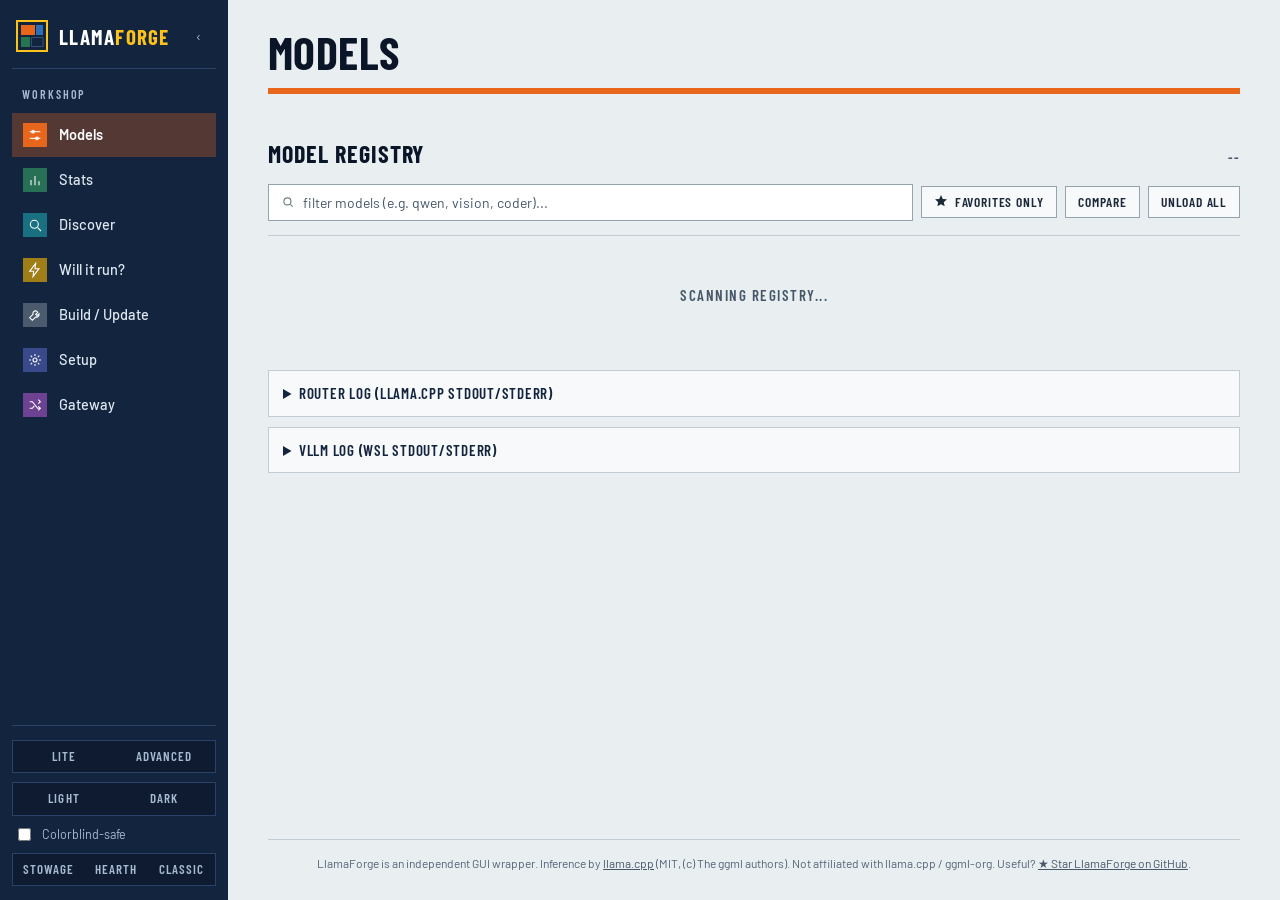
==== commit 670a5b92: "local: add the LiteLLM model gateway - virtual names over the real models A separate Gateway section" ====
--- a/web/index.html
+++ b/web/index.html
@@ -150,7 +150,7 @@
 .topbar{display:flex;align-items:center;gap:14px;
   padding:16px 0 14px;border-bottom:1px solid var(--hair);margin-bottom:20px;position:sticky;top:0;z-index:5;
   background:var(--topbar-bg);-webkit-backdrop-filter:blur(10px) saturate(1.2);backdrop-filter:blur(10px) saturate(1.2)}
-.topbar #clock{margin-left:auto;font-variant-numeric:tabular-nums;text-align:center;min-width:14ch}
+.topbar #engine-badge{margin-left:auto}
 #page-title{font-family:var(--disp);font-weight:700;letter-spacing:.14em;text-transform:uppercase;color:var(--ink-strong);font-size:18px;
   display:inline-flex;align-items:center;gap:10px}
 #page-title::before{content:"";width:8px;height:8px;background:var(--amber);border-radius:2px;transform:rotate(45deg);box-shadow:0 0 10px var(--amber-dim)}
@@ -507,6 +507,7 @@
     <div class="tab navitem" data-tab="willrun" data-lede="Estimate placement and speed before you download anything." tabindex="0" role="button"><svg class="ico" viewBox="0 0 24 24" fill="none" stroke="currentColor" stroke-width="1.6"><path d="M13 2 4 14h6l-1 8 9-12h-6z"/></svg><span class="label">Will it run?</span></div>
     <div class="tab navitem" data-tab="build" data-lede="Pull and rebuild llama.cpp without leaving the panel." tabindex="0" role="button"><svg class="ico" viewBox="0 0 24 24" fill="none" stroke="currentColor" stroke-width="1.6"><path d="M14 6a4 4 0 0 0-5 5L4 16l4 4 5-5a4 4 0 0 0 5-5l-3 3-2-2 3-3a4 4 0 0 0-2-2z"/></svg><span class="label">Build / Update</span></div>
     <div class="tab navitem" data-tab="setup" data-lede="Paths, engines, connected agents and network access." tabindex="0" role="button"><svg class="ico" viewBox="0 0 24 24" fill="none" stroke="currentColor" stroke-width="1.6"><circle cx="12" cy="12" r="3"/><path d="M12 3v3M12 18v3M3 12h3M18 12h3M5.6 5.6l2.1 2.1M16.3 16.3l2.1 2.1M18.4 5.6l-2.1 2.1M7.7 16.3l-2.1 2.1"/></svg><span class="label">Setup</span></div>
+    <div class="tab navitem" data-tab="gateway" data-lede="One model name over many: requests alternate across the real models." tabindex="0" role="button"><svg class="ico" viewBox="0 0 24 24" fill="none" stroke="currentColor" stroke-width="1.6"><path d="M4 7h4l8 10h4"/><path d="M4 17h4l3-3.75"/><path d="M17 4l3 3-3 3"/><path d="M17 14l3 3-3 3"/></svg><span class="label">Gateway</span></div>
   </div>
   <div class="side-spacer"></div>
   <div class="side-settings">
@@ -540,7 +541,6 @@
       <span id="page-lede"></span>
     </div>
     <span id="engine-badge"></span>
-    <span class="sub" id="clock"></span>
   </div>
   <div class="views">
   <div class="view active" id="view-models">
@@ -571,6 +571,7 @@
   <div class="view" id="view-willrun"><div class="skel">READY</div></div>
   <div class="view" id="view-build"><div class="skel">LOADING BUILD STATUS...</div></div>
   <div class="view" id="view-setup"><div class="skel">PROBING SYSTEM...</div></div>
+  <div class="view" id="view-gateway"><div class="skel">LOADING GATEWAY...</div></div>
   </div>
   <div class="credit">
     LlamaForge is an independent GUI wrapper. Inference by
--- a/web/css/hearth.css
+++ b/web/css/hearth.css
@@ -156,8 +156,6 @@
   text-transform:none;color:var(--hero-ink);font-variation-settings:"opsz" 144,"SOFT" 30}
 :root[data-skin="hearth"] #page-title::before{display:none}
 :root[data-skin="hearth"] #page-lede{display:block;color:var(--dim);font-size:15px;max-width:640px;line-height:1.5}
-:root[data-skin="hearth"] .topbar #clock{margin-left:auto;font-size:11px;letter-spacing:.12em;color:var(--dim);padding:7px 14px;
-  border:1px solid var(--hair);border-radius:var(--r-pill);background:color-mix(in srgb,var(--panel) 70%,transparent);white-space:nowrap}
 :root[data-skin="hearth"] #engine-badge:empty{display:none}
 :root[data-skin="hearth"] #content .credit{color:var(--faint);font-size:11px;letter-spacing:0}
 
@@ -279,7 +277,6 @@
   :root[data-skin="hearth"] .topbar{padding:22px 0 16px}
   :root[data-skin="hearth"] #page-title{font-size:30px}
   :root[data-skin="hearth"] #page-lede{font-size:13.5px}
-  :root[data-skin="hearth"] .topbar #clock{display:none}
   :root[data-skin="hearth"] .ef-title{font-size:26px}
   :root[data-skin="hearth"] .ef-doc{padding:20px 20px}
 }
--- a/web/css/stowage.css
+++ b/web/css/stowage.css
@@ -54,7 +54,7 @@
 
   /* section hues: every nav section owns one, the current one bands the title */
   --s-models:#e8661c;--s-stats:#2f8a62;--s-discover:#1d8a99;
-  --s-willrun:#c99a12;--s-build:#5d6f80;--s-setup:#4659a8;
+  --s-willrun:#c99a12;--s-build:#5d6f80;--s-setup:#4659a8;--s-gateway:#8a4fb0;
   --sec:var(--s-models);
 }
 
@@ -149,11 +149,13 @@
 :root[data-skin="stowage"] .navitem[data-tab="willrun"]{--h:var(--s-willrun)}
 :root[data-skin="stowage"] .navitem[data-tab="build"]{--h:var(--s-build)}
 :root[data-skin="stowage"] .navitem[data-tab="setup"]{--h:var(--s-setup)}
+:root[data-skin="stowage"] .navitem[data-tab="gateway"]{--h:var(--s-gateway)}
 :root[data-skin="stowage"]:has(.navitem.active[data-tab="stats"]){--sec:var(--s-stats)}
 :root[data-skin="stowage"]:has(.navitem.active[data-tab="discover"]){--sec:var(--s-discover)}
 :root[data-skin="stowage"]:has(.navitem.active[data-tab="willrun"]){--sec:var(--s-willrun)}
 :root[data-skin="stowage"]:has(.navitem.active[data-tab="build"]){--sec:var(--s-build)}
 :root[data-skin="stowage"]:has(.navitem.active[data-tab="setup"]){--sec:var(--s-setup)}
+:root[data-skin="stowage"]:has(.navitem.active[data-tab="gateway"]){--sec:var(--s-gateway)}
 :root[data-skin="stowage"] .side-settings{border-top:1px solid var(--rail-hair);padding-top:14px;gap:9px}
 :root[data-skin="stowage"] .cvd-toggle{font-size:12.5px;color:var(--rail-dim);display:flex;gap:8px;align-items:center;padding:0 2px}
 :root[data-skin="stowage"] .cvd-toggle input{accent-color:var(--rail-ink)}
@@ -178,8 +180,6 @@
   text-transform:uppercase;color:var(--ink-strong)}
 :root[data-skin="stowage"] #page-title::before{display:none}
 :root[data-skin="stowage"] #page-lede{display:block;color:var(--dim);font-size:15px;max-width:680px;line-height:1.45;margin-top:4px}
-:root[data-skin="stowage"] .topbar #clock{margin-left:auto;font-family:var(--cond);font-weight:600;font-size:15px;letter-spacing:.06em;color:var(--dim);
-  padding:0 0 2px;border:0;background:transparent;white-space:nowrap}
 :root[data-skin="stowage"] #engine-badge:empty{display:none}
 :root[data-skin="stowage"] #engine-badge{border-radius:0}
 :root[data-skin="stowage"] #content .credit{color:var(--faint);font-size:12px;letter-spacing:0;border-top:1px solid var(--hair);padding-top:14px}
@@ -417,7 +417,6 @@
   :root[data-skin="stowage"] .topbar{padding:20px 0 0}
   :root[data-skin="stowage"] #page-title{font-size:32px}
   :root[data-skin="stowage"] #page-lede{font-size:14px}
-  :root[data-skin="stowage"] .topbar #clock{display:none}
   :root[data-skin="stowage"] .bay-body{grid-template-columns:1fr;gap:10px}
   :root[data-skin="stowage"] .ledger{grid-template-columns:repeat(4,auto);grid-auto-flow:column;grid-template-rows:auto auto;column-gap:18px;justify-content:start}
   :root[data-skin="stowage"] .ledger .unit{display:none}
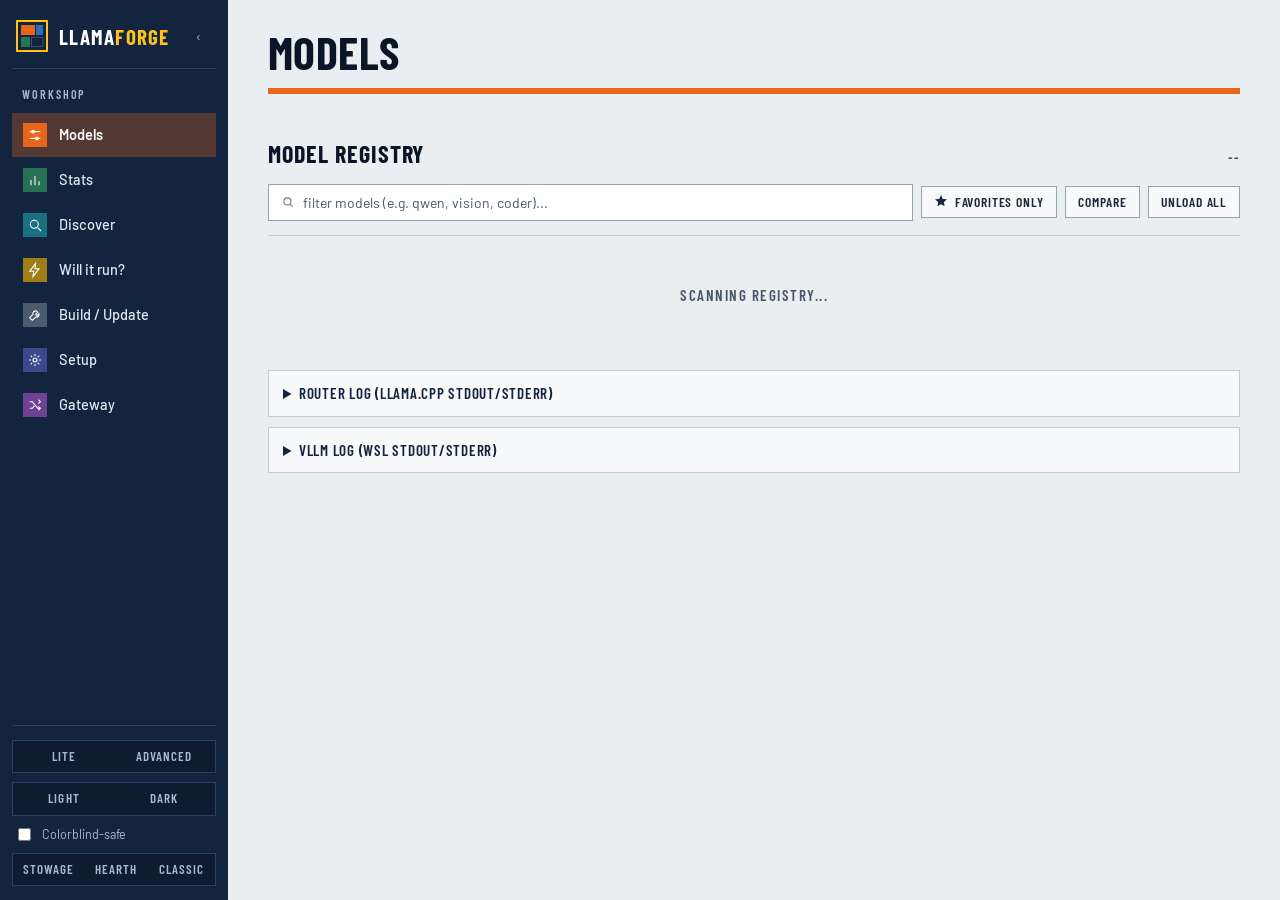
==== commit 9bad787c: "local: drop the credit banner from the web UI The static footer line (independent GUI wrapper / llam" ====
--- a/web/index.html
+++ b/web/index.html
@@ -138,15 +138,14 @@
 .side-spacer{flex:1}
 .side-settings{display:flex;flex-direction:column;gap:8px;padding-top:12px;border-top:1px solid var(--hair)}
 .side-settings .mode-toggle{margin-left:0}
-/* Column layout so the credit line can be pushed to the bottom instead of
-   floating under the last card on short tabs (Will-it-run was the worst case). */
+/* Column layout so the views stretch down the page instead of floating under
+   the last card on short tabs (Will-it-run was the worst case). */
 #content{min-width:0;padding:0 32px 26px;display:flex;flex-direction:column;min-height:100vh;position:relative;isolation:isolate}
 /* the only grid left: a faint band at the top, fading out under the wash */
 #content::before{content:"";position:absolute;inset:0 0 auto 0;height:340px;z-index:-1;pointer-events:none;
   background:var(--wash),linear-gradient(var(--grid) 1px,transparent 1px) 0 0/44px 44px,linear-gradient(90deg,var(--grid) 1px,transparent 1px) 0 0/44px 44px;
   -webkit-mask-image:linear-gradient(#000 30%,transparent);mask-image:linear-gradient(#000 30%,transparent)}
 #content .views{flex:1 0 auto;width:100%;max-width:1360px;margin:0 auto}
-#content .credit{margin-top:auto;padding-top:22px}
 .topbar{display:flex;align-items:center;gap:14px;
   padding:16px 0 14px;border-bottom:1px solid var(--hair);margin-bottom:20px;position:sticky;top:0;z-index:5;
   background:var(--topbar-bg);-webkit-backdrop-filter:blur(10px) saturate(1.2);backdrop-filter:blur(10px) saturate(1.2)}
@@ -302,8 +301,6 @@
 @keyframes skel{50%{opacity:.45}}
 @media (prefers-reduced-motion:reduce){.skel{animation:none}}
 .note{color:var(--dim);font-size:11px;margin-top:8px;line-height:1.6}
-.credit{color:var(--faint-2);font-size:10px;text-align:center;margin-top:40px;letter-spacing:.06em}
-.credit a{color:var(--dim)}
 /* quick-load button in the row header (#3) */
 .qbtn{font-family:var(--disp);font-weight:600;letter-spacing:.08em;text-transform:uppercase;font-size:10px;border:1px solid var(--hair);border-radius:var(--r-xs);background:var(--panel2);color:var(--ink);padding:5px 11px;cursor:pointer;white-space:nowrap}
 .qbtn:hover{border-color:var(--amber);color:var(--ink-strong)}
@@ -573,12 +570,6 @@
   <div class="view" id="view-setup"><div class="skel">PROBING SYSTEM...</div></div>
   <div class="view" id="view-gateway"><div class="skel">LOADING GATEWAY...</div></div>
   </div>
-  <div class="credit">
-    LlamaForge is an independent GUI wrapper. Inference by
-    <a href="https://github.com/ggml-org/llama.cpp" target="_blank">llama.cpp</a>
-    (MIT, (c) The ggml authors). Not affiliated with llama.cpp / ggml-org.
-    Useful? <a href="https://github.com/dadwritestech/LlamaForge" target="_blank" rel="noopener">&#9733; Star LlamaForge on GitHub</a>.
-  </div>
 </main>
 <div id="toast" role="status" aria-live="polite" aria-atomic="true"></div>
 <div id="modal-root"></div>
--- a/web/css/hearth.css
+++ b/web/css/hearth.css
@@ -157,7 +157,6 @@
 :root[data-skin="hearth"] #page-title::before{display:none}
 :root[data-skin="hearth"] #page-lede{display:block;color:var(--dim);font-size:15px;max-width:640px;line-height:1.5}
 :root[data-skin="hearth"] #engine-badge:empty{display:none}
-:root[data-skin="hearth"] #content .credit{color:var(--faint);font-size:11px;letter-spacing:0}
 
 /* ---------- buttons, chips, tags ----------
    Element-level rules go through :where() so they stay at element
--- a/web/css/stowage.css
+++ b/web/css/stowage.css
@@ -182,7 +182,6 @@
 :root[data-skin="stowage"] #page-lede{display:block;color:var(--dim);font-size:15px;max-width:680px;line-height:1.45;margin-top:4px}
 :root[data-skin="stowage"] #engine-badge:empty{display:none}
 :root[data-skin="stowage"] #engine-badge{border-radius:0}
-:root[data-skin="stowage"] #content .credit{color:var(--faint);font-size:12px;letter-spacing:0;border-top:1px solid var(--hair);padding-top:14px}
 
 /* ---------- buttons, chips, tags ----------
    Element rules go through :where() so a component's own class rule still
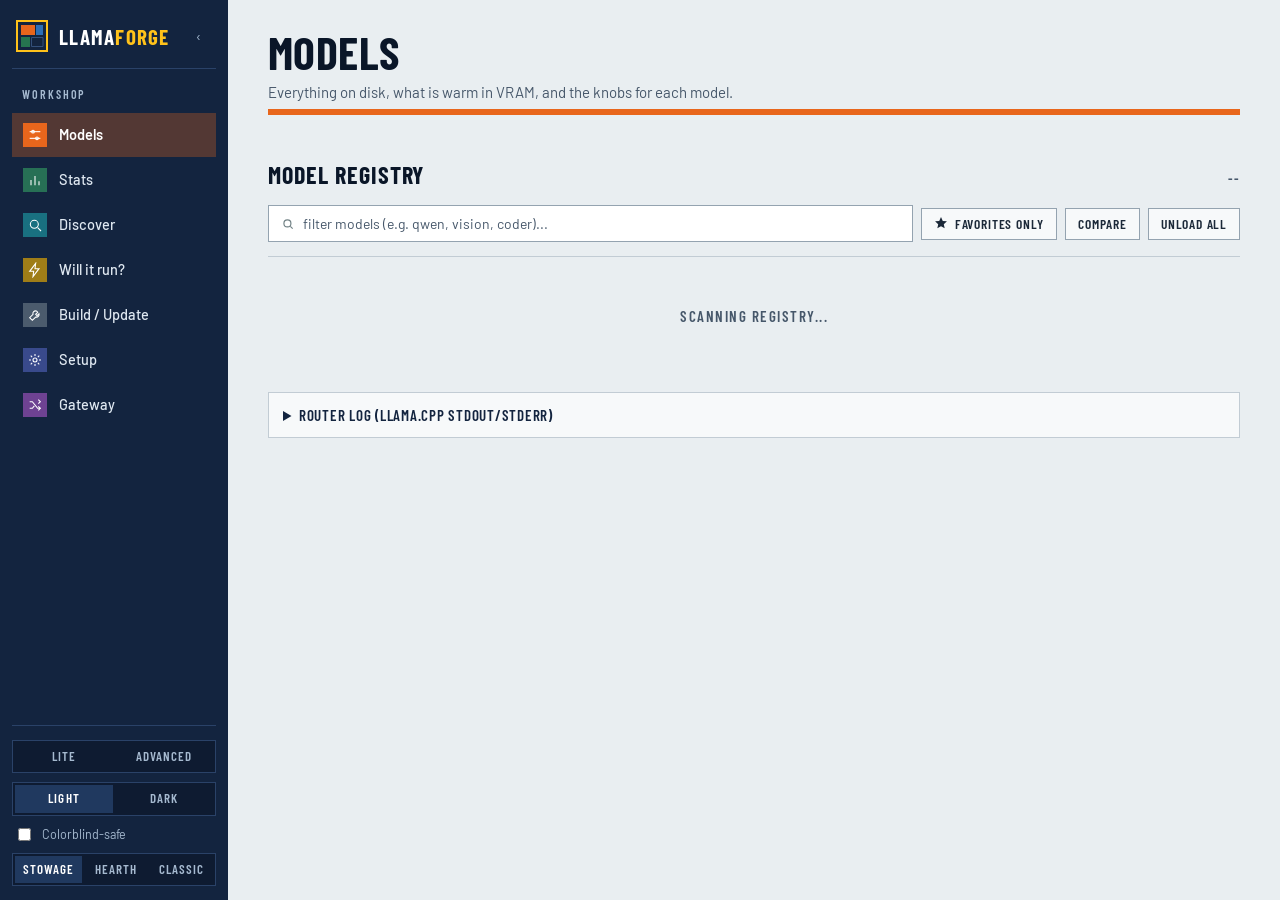
==== commit b55e3370: "local: remove vLLM entirely vLLM was Windows/WSL-only; the target platform is Ubuntu Server. Gone: b" ====
--- a/web/index.html
+++ b/web/index.html
@@ -150,6 +150,7 @@
   padding:16px 0 14px;border-bottom:1px solid var(--hair);margin-bottom:20px;position:sticky;top:0;z-index:5;
   background:var(--topbar-bg);-webkit-backdrop-filter:blur(10px) saturate(1.2);backdrop-filter:blur(10px) saturate(1.2)}
 .topbar #engine-badge{margin-left:auto}
+#lang-pick{font:inherit;font-size:11px;padding:2px 6px;border:1px solid var(--hair);border-radius:var(--r-xs);background:var(--panel2);color:var(--ink);cursor:pointer}
 #page-title{font-family:var(--disp);font-weight:700;letter-spacing:.14em;text-transform:uppercase;color:var(--ink-strong);font-size:18px;
   display:inline-flex;align-items:center;gap:10px}
 #page-title::before{content:"";width:8px;height:8px;background:var(--amber);border-radius:2px;transform:rotate(45deg);box-shadow:0 0 10px var(--amber-dim)}
@@ -209,7 +210,6 @@
 .mid{font-weight:500;color:var(--ink-hi);overflow:hidden;text-overflow:ellipsis;white-space:nowrap}
 .tag{font-size:10px;letter-spacing:.1em;text-transform:uppercase;color:var(--dim);border:1px solid var(--hair);border-radius:var(--r-pill);padding:1px 8px;margin-left:8px;white-space:nowrap}
 .tag.vis{color:var(--cyan-text);border-color:var(--cyan-border)}
-.tag.be-vllm{color:var(--green);border-color:var(--green-border)}
 .tag.be-llamacpp{color:var(--amber-text);border-color:var(--amber-dim)}
 .tag.be-ikllama{color:var(--cyan-text);border-color:var(--cyan-border)}
 .buildtarget{display:flex;align-items:center;gap:12px;padding:10px 16px}
@@ -493,82 +493,79 @@
   <div class="side-head">
     <div class="logo"></div>
     <span class="brand-word">Llama<span>Forge</span> <small id="lf-version" class="brand-ver"></small></span>
-    <button id="nav-toggle" class="nav-toggle" title="Collapse / expand" aria-label="Toggle sidebar">‹</button>
+    <button id="nav-toggle" class="nav-toggle" title="Collapse / expand" aria-label="Toggle sidebar" data-i18n-attr="title:Collapse / expand,aria-label:Toggle sidebar">‹</button>
     <div id="nav-hint" class="nav-hint" hidden>Click to expand &rsaquo;</div>
   </div>
-  <div class="nav-cap">Workshop</div>
+  <div class="nav-cap" data-i18n="Workshop">Workshop</div>
   <div class="side-nav">
-    <div class="tab navitem active" data-tab="models" data-lede="Everything on disk, what is warm in VRAM, and the knobs for each model." tabindex="0" role="button"><svg class="ico" viewBox="0 0 24 24" fill="none" stroke="currentColor" stroke-width="1.6"><line x1="4" y1="7" x2="20" y2="7"/><circle cx="9" cy="7" r="2"/><line x1="4" y1="17" x2="20" y2="17"/><circle cx="15" cy="17" r="2"/></svg><span class="label">Models</span></div>
-    <div class="tab navitem" data-tab="stats" data-lede="Throughput and memory, read from the router&rsquo;s own /metrics." tabindex="0" role="button"><svg class="ico" viewBox="0 0 24 24" fill="none" stroke="currentColor" stroke-width="1.6"><line x1="6" y1="20" x2="6" y2="12"/><line x1="12" y1="20" x2="12" y2="6"/><line x1="18" y1="20" x2="18" y2="14"/></svg><span class="label">Stats</span></div>
-    <div class="tab navitem" data-tab="discover" data-lede="Find GGUFs on Hugging Face and pull them onto this machine." tabindex="0" role="button"><svg class="ico" viewBox="0 0 24 24" fill="none" stroke="currentColor" stroke-width="1.6"><circle cx="11" cy="11" r="6"/><line x1="16" y1="16" x2="21" y2="21"/></svg><span class="label">Discover</span></div>
-    <div class="tab navitem" data-tab="willrun" data-lede="Estimate placement and speed before you download anything." tabindex="0" role="button"><svg class="ico" viewBox="0 0 24 24" fill="none" stroke="currentColor" stroke-width="1.6"><path d="M13 2 4 14h6l-1 8 9-12h-6z"/></svg><span class="label">Will it run?</span></div>
-    <div class="tab navitem" data-tab="build" data-lede="Pull and rebuild llama.cpp without leaving the panel." tabindex="0" role="button"><svg class="ico" viewBox="0 0 24 24" fill="none" stroke="currentColor" stroke-width="1.6"><path d="M14 6a4 4 0 0 0-5 5L4 16l4 4 5-5a4 4 0 0 0 5-5l-3 3-2-2 3-3a4 4 0 0 0-2-2z"/></svg><span class="label">Build / Update</span></div>
-    <div class="tab navitem" data-tab="setup" data-lede="Paths, engines, connected agents and network access." tabindex="0" role="button"><svg class="ico" viewBox="0 0 24 24" fill="none" stroke="currentColor" stroke-width="1.6"><circle cx="12" cy="12" r="3"/><path d="M12 3v3M12 18v3M3 12h3M18 12h3M5.6 5.6l2.1 2.1M16.3 16.3l2.1 2.1M18.4 5.6l-2.1 2.1M7.7 16.3l-2.1 2.1"/></svg><span class="label">Setup</span></div>
-    <div class="tab navitem" data-tab="gateway" data-lede="One model name over many: requests alternate across the real models." tabindex="0" role="button"><svg class="ico" viewBox="0 0 24 24" fill="none" stroke="currentColor" stroke-width="1.6"><path d="M4 7h4l8 10h4"/><path d="M4 17h4l3-3.75"/><path d="M17 4l3 3-3 3"/><path d="M17 14l3 3-3 3"/></svg><span class="label">Gateway</span></div>
+    <div class="tab navitem active" data-tab="models" data-lede="Everything on disk, what is warm in VRAM, and the knobs for each model." tabindex="0" role="button" data-i18n-attr="data-lede:Everything on disk, what is warm in VRAM, and the knobs for each model."><svg class="ico" viewBox="0 0 24 24" fill="none" stroke="currentColor" stroke-width="1.6"><line x1="4" y1="7" x2="20" y2="7"/><circle cx="9" cy="7" r="2"/><line x1="4" y1="17" x2="20" y2="17"/><circle cx="15" cy="17" r="2"/></svg><span class="label" data-i18n="Models">Models</span></div>
+    <div class="tab navitem" data-tab="stats" data-lede="Throughput and memory, read from the router&rsquo;s own /metrics." tabindex="0" role="button"><svg class="ico" viewBox="0 0 24 24" fill="none" stroke="currentColor" stroke-width="1.6"><line x1="6" y1="20" x2="6" y2="12"/><line x1="12" y1="20" x2="12" y2="6"/><line x1="18" y1="20" x2="18" y2="14"/></svg><span class="label" data-i18n="Stats">Stats</span></div>
+    <div class="tab navitem" data-tab="discover" data-lede="Find GGUFs on Hugging Face and pull them onto this machine." tabindex="0" role="button" data-i18n-attr="data-lede:Find GGUFs on Hugging Face and pull them onto this machine."><svg class="ico" viewBox="0 0 24 24" fill="none" stroke="currentColor" stroke-width="1.6"><circle cx="11" cy="11" r="6"/><line x1="16" y1="16" x2="21" y2="21"/></svg><span class="label" data-i18n="Discover">Discover</span></div>
+    <div class="tab navitem" data-tab="willrun" data-lede="Estimate placement and speed before you download anything." tabindex="0" role="button" data-i18n-attr="data-lede:Estimate placement and speed before you download anything."><svg class="ico" viewBox="0 0 24 24" fill="none" stroke="currentColor" stroke-width="1.6"><path d="M13 2 4 14h6l-1 8 9-12h-6z"/></svg><span class="label" data-i18n="Will it run?">Will it run?</span></div>
+    <div class="tab navitem" data-tab="build" data-lede="Pull and rebuild llama.cpp without leaving the panel." tabindex="0" role="button" data-i18n-attr="data-lede:Pull and rebuild llama.cpp without leaving the panel."><svg class="ico" viewBox="0 0 24 24" fill="none" stroke="currentColor" stroke-width="1.6"><path d="M14 6a4 4 0 0 0-5 5L4 16l4 4 5-5a4 4 0 0 0 5-5l-3 3-2-2 3-3a4 4 0 0 0-2-2z"/></svg><span class="label" data-i18n="Build / Update">Build / Update</span></div>
+    <div class="tab navitem" data-tab="setup" data-lede="Paths, engines, connected agents and network access." tabindex="0" role="button" data-i18n-attr="data-lede:Paths, engines, connected agents and network access."><svg class="ico" viewBox="0 0 24 24" fill="none" stroke="currentColor" stroke-width="1.6"><circle cx="12" cy="12" r="3"/><path d="M12 3v3M12 18v3M3 12h3M18 12h3M5.6 5.6l2.1 2.1M16.3 16.3l2.1 2.1M18.4 5.6l-2.1 2.1M7.7 16.3l-2.1 2.1"/></svg><span class="label" data-i18n="Setup">Setup</span></div>
+    <div class="tab navitem" data-tab="gateway" data-lede="One model name over many: requests alternate across the real models." tabindex="0" role="button" data-i18n-attr="data-lede:One model name over many: requests alternate across the real models."><svg class="ico" viewBox="0 0 24 24" fill="none" stroke="currentColor" stroke-width="1.6"><path d="M4 7h4l8 10h4"/><path d="M4 17h4l3-3.75"/><path d="M17 4l3 3-3 3"/><path d="M17 14l3 3-3 3"/></svg><span class="label" data-i18n="Gateway">Gateway</span></div>
   </div>
   <div class="side-spacer"></div>
   <div class="side-settings">
     <span class="mode-toggle" id="mode-toggle">
-      <button data-mode="lite">Lite</button>
-      <button data-mode="advanced">Advanced</button>
+      <button data-mode="lite" data-i18n="Lite">Lite</button>
+      <button data-mode="advanced" data-i18n="Advanced">Advanced</button>
     </span>
     <span class="mode-toggle" id="theme-toggle">
       <button data-theme="light">Light</button>
-      <button data-theme="dark">Dark</button>
+      <button data-theme="dark" data-i18n="Dark">Dark</button>
     </span>
-    <label class="cvd-toggle"><input type="checkbox" id="cvd-check"> Colorblind-safe</label>
-    <span class="mode-toggle" id="skin-toggle" title="Look: Stowage (bay plan), Hearth (warm) or Classic (terminal)">
+    <label class="cvd-toggle"><input type="checkbox" id="cvd-check" data-i18n="Colorblind-safe"> Colorblind-safe</label>
+    <span class="mode-toggle" id="skin-toggle" title="Look: Stowage (bay plan), Hearth (warm) or Classic (terminal)" data-i18n-attr="title:Look: Stowage (bay plan), Hearth (warm) or Classic (terminal)">
       <button data-skin="stowage">Stowage</button>
-      <button data-skin="hearth">Hearth</button>
-      <button data-skin="classic">Classic</button>
+      <button data-skin="hearth" data-i18n="Hearth">Hearth</button>
+      <button data-skin="classic" data-i18n="Classic">Classic</button>
     </span>
     <div class="settings-rail">
-      <button class="sicon" id="rail-mode" title="Mode"><svg viewBox="0 0 24 24" fill="none" stroke="currentColor" stroke-width="1.6"><path d="M5 18L11 6l6 12M7.5 14h7"/></svg></button>
-      <button class="sicon" id="rail-theme" title="Theme"><svg viewBox="0 0 24 24" fill="none" stroke="currentColor" stroke-width="1.6"><circle cx="12" cy="12" r="4"/><path d="M12 2v2M12 20v2M2 12h2M20 12h2M4.9 4.9l1.4 1.4M17.7 17.7l1.4 1.4M19.1 4.9l-1.4 1.4M6.3 17.7l-1.4 1.4"/></svg></button>
-      <button class="sicon" id="rail-cvd" title="Colorblind-safe"><svg viewBox="0 0 24 24" fill="none" stroke="currentColor" stroke-width="1.6"><path d="M2 12s4-7 10-7 10 7 10 7-4 7-10 7-10-7-10-7z"/><circle cx="12" cy="12" r="2.5"/></svg></button>
-      <button class="sicon" id="rail-skin" title="Look: Stowage / Hearth / Classic"><svg viewBox="0 0 24 24" fill="none" stroke="currentColor" stroke-width="1.6"><path d="M12 3c1 4 5 5 5 10a5 5 0 0 1-10 0c0-3 2-4 2-7 1 1 2 2 3 2 0-2 0-3 0-5z"/></svg></button>
+      <button class="sicon" id="rail-mode" title="Mode" data-i18n-attr="title:Mode"><svg viewBox="0 0 24 24" fill="none" stroke="currentColor" stroke-width="1.6"><path d="M5 18L11 6l6 12M7.5 14h7"/></svg></button>
+      <button class="sicon" id="rail-theme" title="Theme" data-i18n-attr="title:Theme"><svg viewBox="0 0 24 24" fill="none" stroke="currentColor" stroke-width="1.6"><circle cx="12" cy="12" r="4"/><path d="M12 2v2M12 20v2M2 12h2M20 12h2M4.9 4.9l1.4 1.4M17.7 17.7l1.4 1.4M19.1 4.9l-1.4 1.4M6.3 17.7l-1.4 1.4"/></svg></button>
+      <button class="sicon" id="rail-cvd" title="Colorblind-safe" data-i18n-attr="title:Colorblind-safe"><svg viewBox="0 0 24 24" fill="none" stroke="currentColor" stroke-width="1.6"><path d="M2 12s4-7 10-7 10 7 10 7-4 7-10 7-10-7-10-7z"/><circle cx="12" cy="12" r="2.5"/></svg></button>
+      <button class="sicon" id="rail-skin" title="Look: Stowage / Hearth / Classic" data-i18n-attr="title:Look: Stowage / Hearth / Classic"><svg viewBox="0 0 24 24" fill="none" stroke="currentColor" stroke-width="1.6"><path d="M12 3c1 4 5 5 5 10a5 5 0 0 1-10 0c0-3 2-4 2-7 1 1 2 2 3 2 0-2 0-3 0-5z"/></svg></button>
     </div>
   </div>
 </nav>
 <main id="content">
   <div class="topbar">
-    <button id="nav-menu" class="nav-toggle" title="Menu" aria-label="Open menu">&#9776;</button>
+    <button id="nav-menu" class="nav-toggle" title="Menu" aria-label="Open menu" data-i18n-attr="title:Menu,aria-label:Open menu">&#9776;</button>
     <div class="page-head">
       <span id="page-title">Models</span>
       <span id="page-lede"></span>
     </div>
     <span id="engine-badge"></span>
+    <span id="lang-pick-host"></span>
   </div>
   <div class="views">
   <div class="view active" id="view-models">
     <div id="onboard"></div>
     <div class="gpus" id="gpus"></div>
     <div id="profiles"></div>
-    <div class="tbl-head"><h2>Model Registry</h2><div class="count" id="count">--</div></div>
+    <div class="tbl-head"><h2 data-i18n="Model Registry">Model Registry</h2><div class="count" id="count">--</div></div>
     <div class="toolbar">
-      <input class="search" id="model-search" placeholder="filter models (e.g. qwen, vision, coder)...">
+      <input class="search" id="model-search" placeholder="filter models (e.g. qwen, vision, coder)..." data-i18n-attr="placeholder:filter models (e.g. qwen, vision, coder)...">
       <span class="chip" id="fav-chip"><span class="g g-star" aria-hidden="true">&starf;</span> Favorites only</span>
-      <span class="chip" id="cmp-chip" title="pick 2-3 models to compare their settings">Compare</span>
-      <span class="chip" id="cmp-run" style="display:none">Compare (<span id="cmp-n">0</span>)</span>
-      <span class="chip" id="unload-all" title="unload every loaded model">Unload all</span>
+      <span class="chip" id="cmp-chip" title="pick 2-3 models to compare their settings" data-i18n-attr="title:pick 2-3 models to compare their settings" data-i18n="Compare">Compare</span>
+      <span class="chip" id="cmp-run" style="display:none" data-i18n="Compare (">Compare (<span id="cmp-n">0</span>)</span>
+      <span class="chip" id="unload-all" title="unload every loaded model" data-i18n-attr="title:unload every loaded model" data-i18n="Unload all">Unload all</span>
     </div>
     <div id="slots-banner"></div>
-    <div class="list" id="list"><div class="skel">SCANNING REGISTRY...</div></div>
+    <div class="list" id="list"><div class="skel" data-i18n="SCANNING REGISTRY...">SCANNING REGISTRY...</div></div>
     <details class="kgroup" style="margin-top:16px" id="router-log-details">
       <summary>Router Log (llama.cpp stdout/stderr)</summary>
       <div class="log" id="router-log" style="margin:0;border-top:1px solid var(--hair)">idle</div>
     </details>
-    <details class="kgroup" style="margin-top:10px" id="vllm-log-details">
-      <summary>vLLM Log (WSL stdout/stderr)</summary>
-      <div class="log" id="vllm-log" style="margin:0;border-top:1px solid var(--hair)">idle</div>
-    </details>
-  </div>
-  <div class="view" id="view-stats"><div class="skel">LOADING STATS...</div></div>
+  </div>
+  <div class="view" id="view-stats"><div class="skel" data-i18n="LOADING STATS...">LOADING STATS...</div></div>
   <div class="view" id="view-discover"><div class="skel">LOADING...</div></div>
-  <div class="view" id="view-willrun"><div class="skel">READY</div></div>
-  <div class="view" id="view-build"><div class="skel">LOADING BUILD STATUS...</div></div>
-  <div class="view" id="view-setup"><div class="skel">PROBING SYSTEM...</div></div>
-  <div class="view" id="view-gateway"><div class="skel">LOADING GATEWAY...</div></div>
+  <div class="view" id="view-willrun"><div class="skel" data-i18n="READY">READY</div></div>
+  <div class="view" id="view-build"><div class="skel" data-i18n="LOADING BUILD STATUS...">LOADING BUILD STATUS...</div></div>
+  <div class="view" id="view-setup"><div class="skel" data-i18n="PROBING SYSTEM...">PROBING SYSTEM...</div></div>
+  <div class="view" id="view-gateway"><div class="skel" data-i18n="LOADING GATEWAY...">LOADING GATEWAY...</div></div>
   </div>
 </main>
 <div id="toast" role="status" aria-live="polite" aria-atomic="true"></div>
@@ -578,8 +575,8 @@
     <div id="wizard-body"></div>
     <div class="wizard-nav">
       <button id="wiz-back">Back</button>
-      <button id="wiz-skip">Skip (I'll set up later)</button>
-      <button id="wiz-next" class="primary">Next</button>
+      <button id="wiz-skip" data-i18n="Skip (I'll set up later)">Skip (I'll set up later)</button>
+      <button id="wiz-next" class="primary" data-i18n="Next">Next</button>
     </div>
   </div>
 </div>
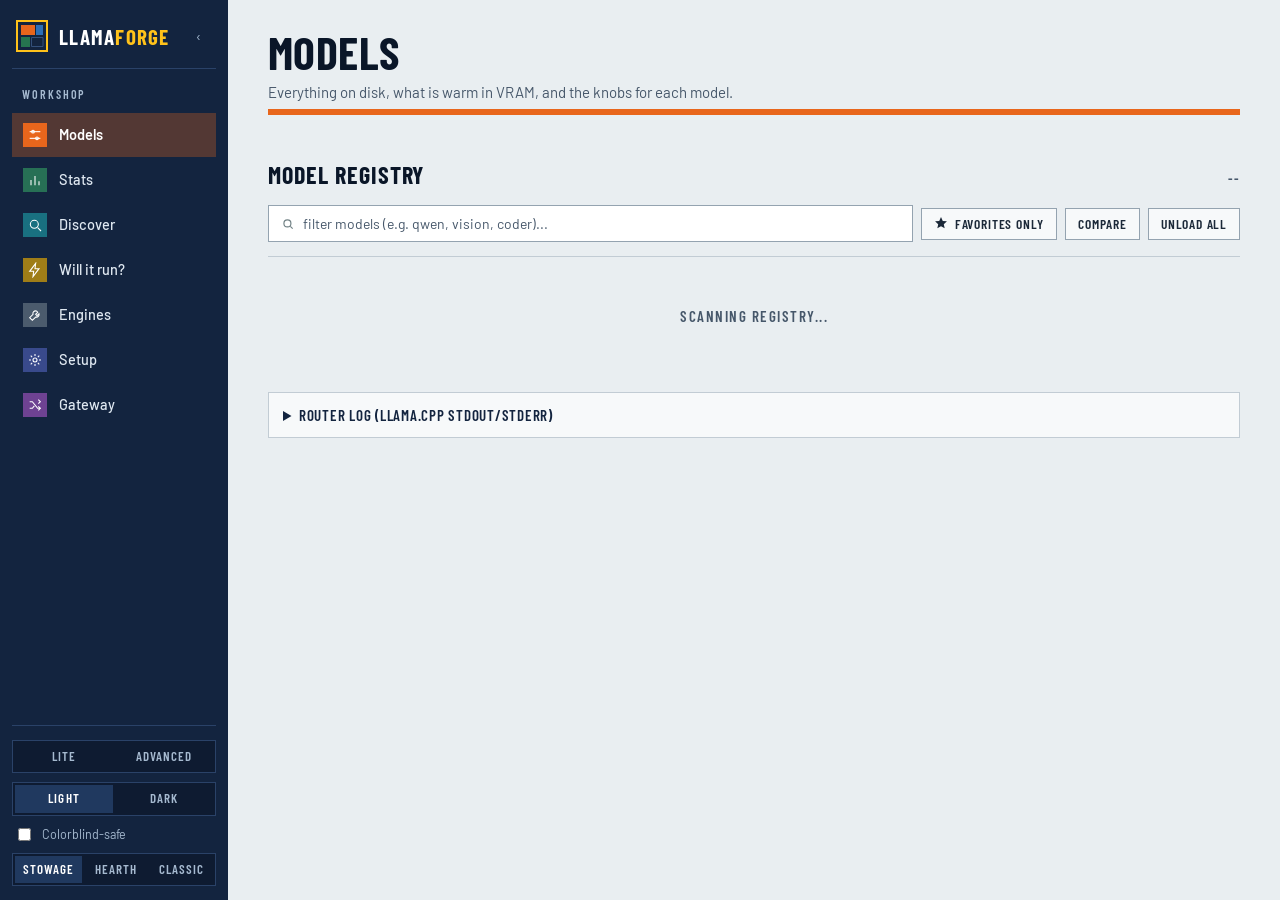
==== commit 01d48bfe: "local: Engines tab - download and select builds for llama.cpp, ik_llama and beellama prebuilt.py: fo" ====
--- a/web/index.html
+++ b/web/index.html
@@ -502,7 +502,7 @@
     <div class="tab navitem" data-tab="stats" data-lede="Throughput and memory, read from the router&rsquo;s own /metrics." tabindex="0" role="button"><svg class="ico" viewBox="0 0 24 24" fill="none" stroke="currentColor" stroke-width="1.6"><line x1="6" y1="20" x2="6" y2="12"/><line x1="12" y1="20" x2="12" y2="6"/><line x1="18" y1="20" x2="18" y2="14"/></svg><span class="label" data-i18n="Stats">Stats</span></div>
     <div class="tab navitem" data-tab="discover" data-lede="Find GGUFs on Hugging Face and pull them onto this machine." tabindex="0" role="button" data-i18n-attr="data-lede:Find GGUFs on Hugging Face and pull them onto this machine."><svg class="ico" viewBox="0 0 24 24" fill="none" stroke="currentColor" stroke-width="1.6"><circle cx="11" cy="11" r="6"/><line x1="16" y1="16" x2="21" y2="21"/></svg><span class="label" data-i18n="Discover">Discover</span></div>
     <div class="tab navitem" data-tab="willrun" data-lede="Estimate placement and speed before you download anything." tabindex="0" role="button" data-i18n-attr="data-lede:Estimate placement and speed before you download anything."><svg class="ico" viewBox="0 0 24 24" fill="none" stroke="currentColor" stroke-width="1.6"><path d="M13 2 4 14h6l-1 8 9-12h-6z"/></svg><span class="label" data-i18n="Will it run?">Will it run?</span></div>
-    <div class="tab navitem" data-tab="build" data-lede="Pull and rebuild llama.cpp without leaving the panel." tabindex="0" role="button" data-i18n-attr="data-lede:Pull and rebuild llama.cpp without leaving the panel."><svg class="ico" viewBox="0 0 24 24" fill="none" stroke="currentColor" stroke-width="1.6"><path d="M14 6a4 4 0 0 0-5 5L4 16l4 4 5-5a4 4 0 0 0 5-5l-3 3-2-2 3-3a4 4 0 0 0-2-2z"/></svg><span class="label" data-i18n="Build / Update">Build / Update</span></div>
+    <div class="tab navitem" data-tab="build" data-lede="Download and pick builds for llama.cpp, ik_llama and beellama; switch what the router runs." tabindex="0" role="button" data-i18n-attr="data-lede:Download and pick builds for llama.cpp, ik_llama and beellama; switch what the router runs."><svg class="ico" viewBox="0 0 24 24" fill="none" stroke="currentColor" stroke-width="1.6"><path d="M14 6a4 4 0 0 0-5 5L4 16l4 4 5-5a4 4 0 0 0 5-5l-3 3-2-2 3-3a4 4 0 0 0-2-2z"/></svg><span class="label" data-i18n="Engines">Engines</span></div>
     <div class="tab navitem" data-tab="setup" data-lede="Paths, engines, connected agents and network access." tabindex="0" role="button" data-i18n-attr="data-lede:Paths, engines, connected agents and network access."><svg class="ico" viewBox="0 0 24 24" fill="none" stroke="currentColor" stroke-width="1.6"><circle cx="12" cy="12" r="3"/><path d="M12 3v3M12 18v3M3 12h3M18 12h3M5.6 5.6l2.1 2.1M16.3 16.3l2.1 2.1M18.4 5.6l-2.1 2.1M7.7 16.3l-2.1 2.1"/></svg><span class="label" data-i18n="Setup">Setup</span></div>
     <div class="tab navitem" data-tab="gateway" data-lede="One model name over many: requests alternate across the real models." tabindex="0" role="button" data-i18n-attr="data-lede:One model name over many: requests alternate across the real models."><svg class="ico" viewBox="0 0 24 24" fill="none" stroke="currentColor" stroke-width="1.6"><path d="M4 7h4l8 10h4"/><path d="M4 17h4l3-3.75"/><path d="M17 4l3 3-3 3"/><path d="M17 14l3 3-3 3"/></svg><span class="label" data-i18n="Gateway">Gateway</span></div>
   </div>
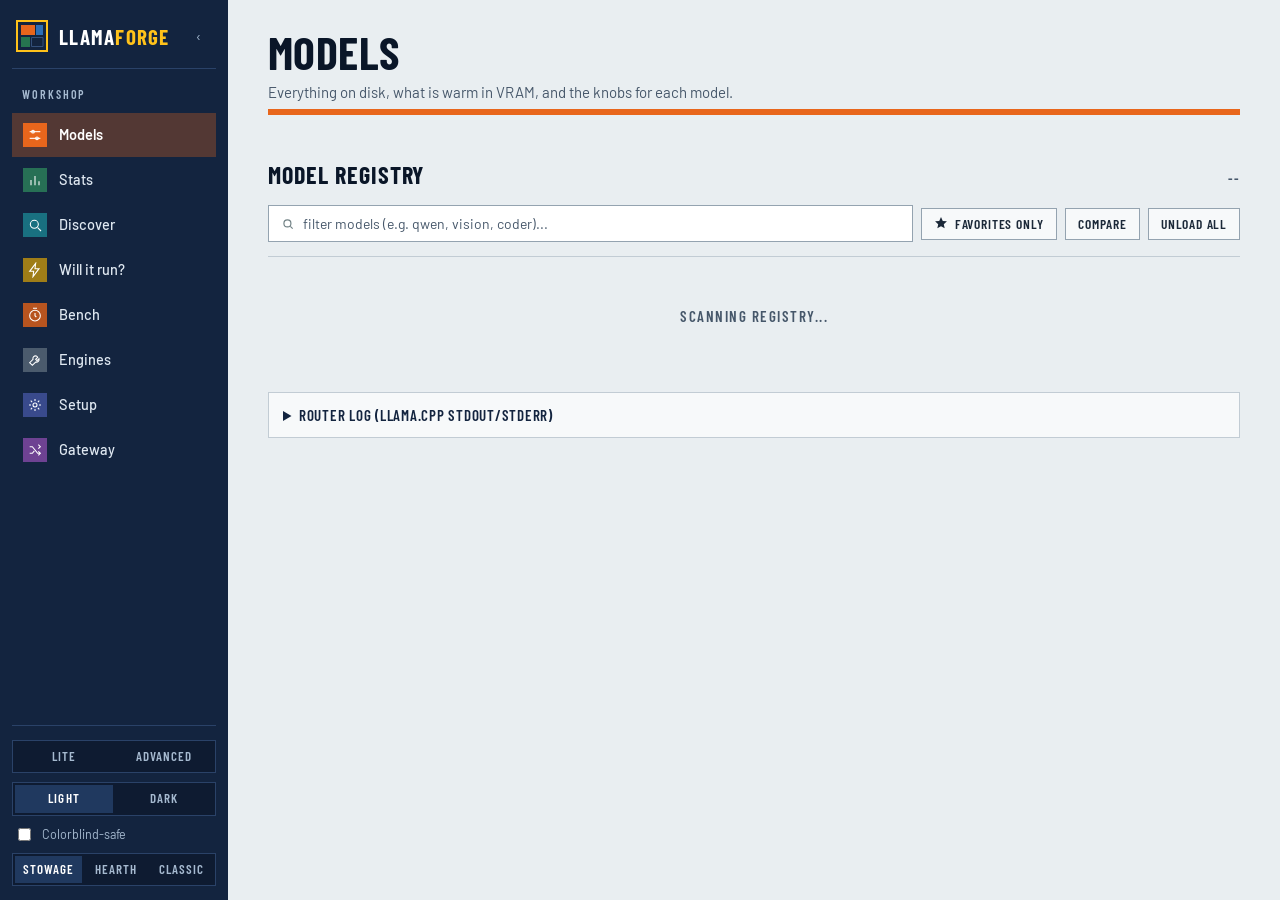
==== commit 1c103d11: "local: bench keeps run history, recommends a winner and applies it from the web and MCP" ====
--- a/web/index.html
+++ b/web/index.html
@@ -502,6 +502,7 @@
     <div class="tab navitem" data-tab="stats" data-lede="Throughput and memory, read from the router&rsquo;s own /metrics." tabindex="0" role="button"><svg class="ico" viewBox="0 0 24 24" fill="none" stroke="currentColor" stroke-width="1.6"><line x1="6" y1="20" x2="6" y2="12"/><line x1="12" y1="20" x2="12" y2="6"/><line x1="18" y1="20" x2="18" y2="14"/></svg><span class="label" data-i18n="Stats">Stats</span></div>
     <div class="tab navitem" data-tab="discover" data-lede="Find GGUFs on Hugging Face and pull them onto this machine." tabindex="0" role="button" data-i18n-attr="data-lede:Find GGUFs on Hugging Face and pull them onto this machine."><svg class="ico" viewBox="0 0 24 24" fill="none" stroke="currentColor" stroke-width="1.6"><circle cx="11" cy="11" r="6"/><line x1="16" y1="16" x2="21" y2="21"/></svg><span class="label" data-i18n="Discover">Discover</span></div>
     <div class="tab navitem" data-tab="willrun" data-lede="Estimate placement and speed before you download anything." tabindex="0" role="button" data-i18n-attr="data-lede:Estimate placement and speed before you download anything."><svg class="ico" viewBox="0 0 24 24" fill="none" stroke="currentColor" stroke-width="1.6"><path d="M13 2 4 14h6l-1 8 9-12h-6z"/></svg><span class="label" data-i18n="Will it run?">Will it run?</span></div>
+    <div class="tab navitem" data-tab="bench" data-lede="Benchmark a model with llama-bench to tune batch-size and ubatch-size." tabindex="0" role="button" data-i18n-attr="data-lede:Benchmark a model with llama-bench to tune batch-size and ubatch-size."><svg class="ico" viewBox="0 0 24 24" fill="none" stroke="currentColor" stroke-width="1.6"><circle cx="12" cy="13" r="8"/><path d="M12 9v4l2 2M9 2h6"/></svg><span class="label" data-i18n="Bench">Bench</span></div>
     <div class="tab navitem" data-tab="build" data-lede="Download and pick builds for llama.cpp, ik_llama and beellama; switch what the router runs." tabindex="0" role="button" data-i18n-attr="data-lede:Download and pick builds for llama.cpp, ik_llama and beellama; switch what the router runs."><svg class="ico" viewBox="0 0 24 24" fill="none" stroke="currentColor" stroke-width="1.6"><path d="M14 6a4 4 0 0 0-5 5L4 16l4 4 5-5a4 4 0 0 0 5-5l-3 3-2-2 3-3a4 4 0 0 0-2-2z"/></svg><span class="label" data-i18n="Engines">Engines</span></div>
     <div class="tab navitem" data-tab="setup" data-lede="Paths, engines, connected agents and network access." tabindex="0" role="button" data-i18n-attr="data-lede:Paths, engines, connected agents and network access."><svg class="ico" viewBox="0 0 24 24" fill="none" stroke="currentColor" stroke-width="1.6"><circle cx="12" cy="12" r="3"/><path d="M12 3v3M12 18v3M3 12h3M18 12h3M5.6 5.6l2.1 2.1M16.3 16.3l2.1 2.1M18.4 5.6l-2.1 2.1M7.7 16.3l-2.1 2.1"/></svg><span class="label" data-i18n="Setup">Setup</span></div>
     <div class="tab navitem" data-tab="gateway" data-lede="One model name over many: requests alternate across the real models." tabindex="0" role="button" data-i18n-attr="data-lede:One model name over many: requests alternate across the real models."><svg class="ico" viewBox="0 0 24 24" fill="none" stroke="currentColor" stroke-width="1.6"><path d="M4 7h4l8 10h4"/><path d="M4 17h4l3-3.75"/><path d="M17 4l3 3-3 3"/><path d="M17 14l3 3-3 3"/></svg><span class="label" data-i18n="Gateway">Gateway</span></div>
@@ -563,6 +564,7 @@
   <div class="view" id="view-stats"><div class="skel" data-i18n="LOADING STATS...">LOADING STATS...</div></div>
   <div class="view" id="view-discover"><div class="skel">LOADING...</div></div>
   <div class="view" id="view-willrun"><div class="skel" data-i18n="READY">READY</div></div>
+  <div class="view" id="view-bench"><div class="skel" data-i18n="READY">READY</div></div>
   <div class="view" id="view-build"><div class="skel" data-i18n="LOADING BUILD STATUS...">LOADING BUILD STATUS...</div></div>
   <div class="view" id="view-setup"><div class="skel" data-i18n="PROBING SYSTEM...">PROBING SYSTEM...</div></div>
   <div class="view" id="view-gateway"><div class="skel" data-i18n="LOADING GATEWAY...">LOADING GATEWAY...</div></div>
